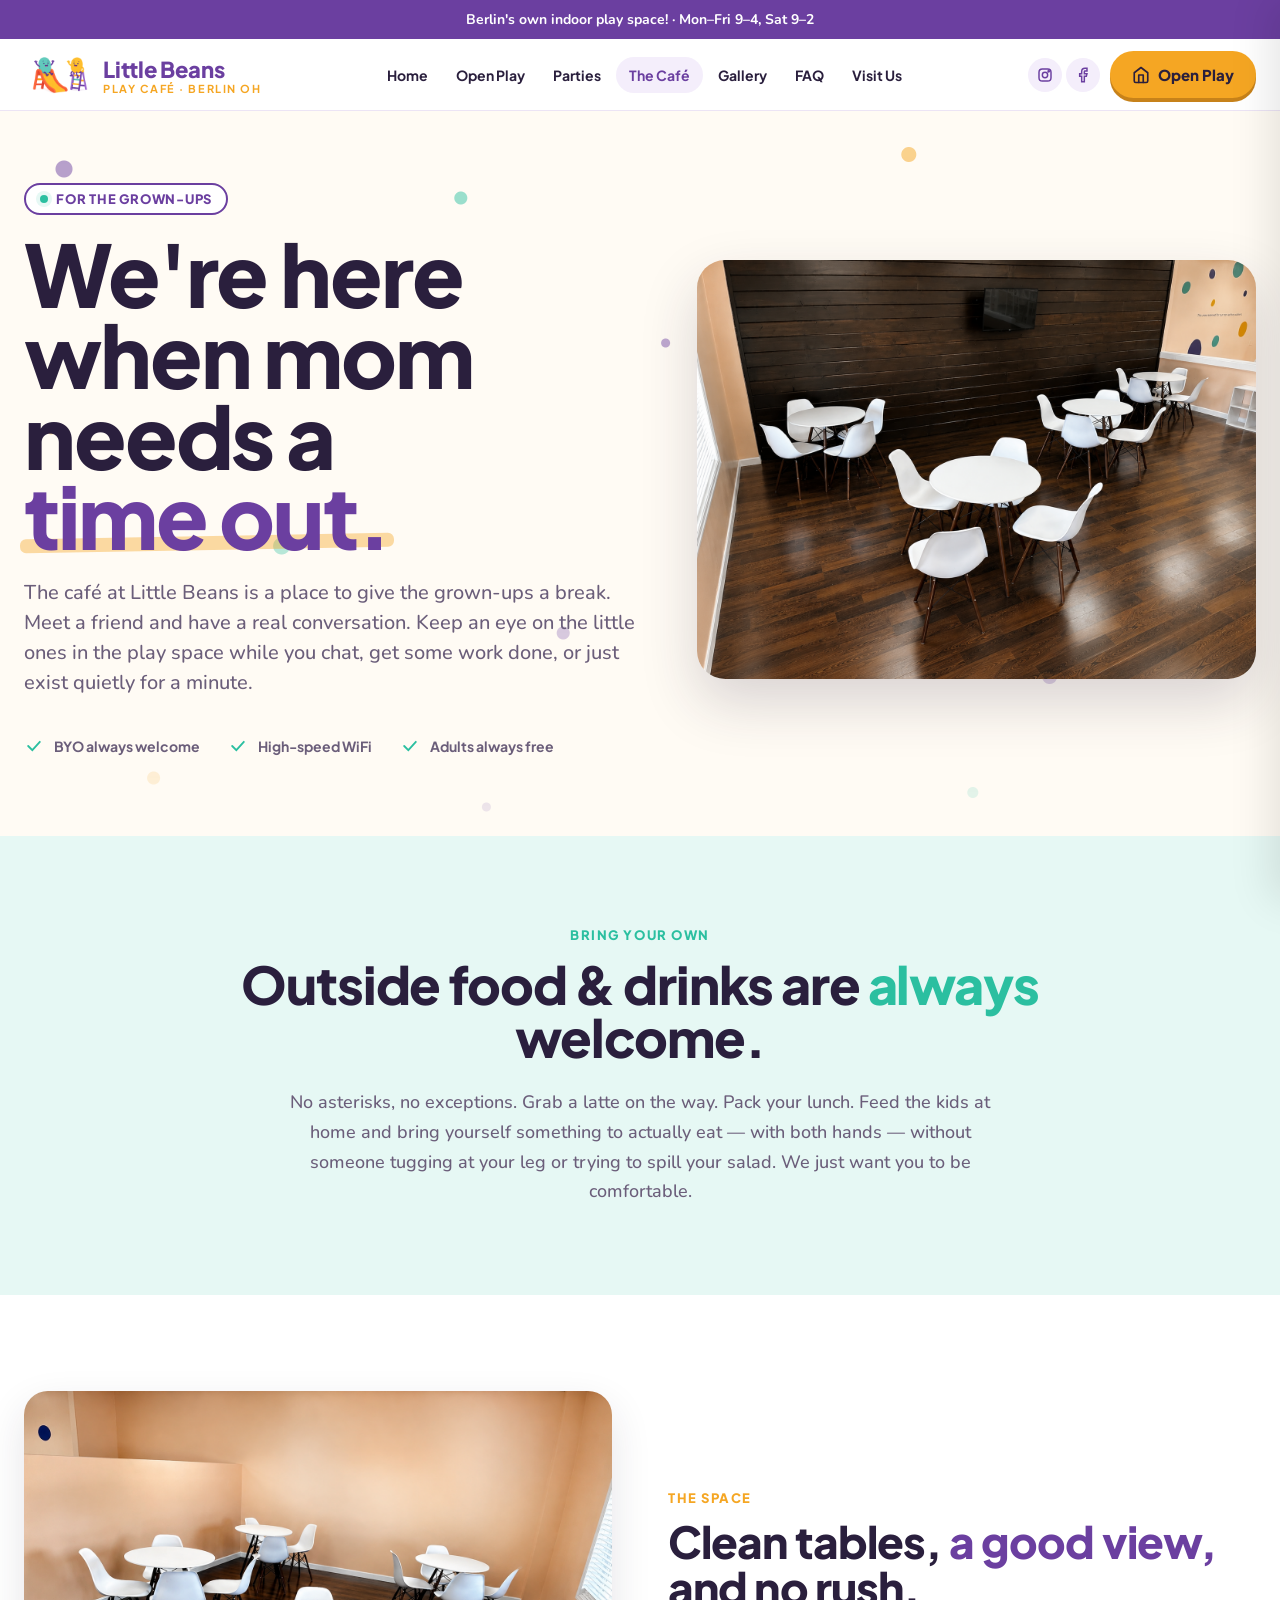
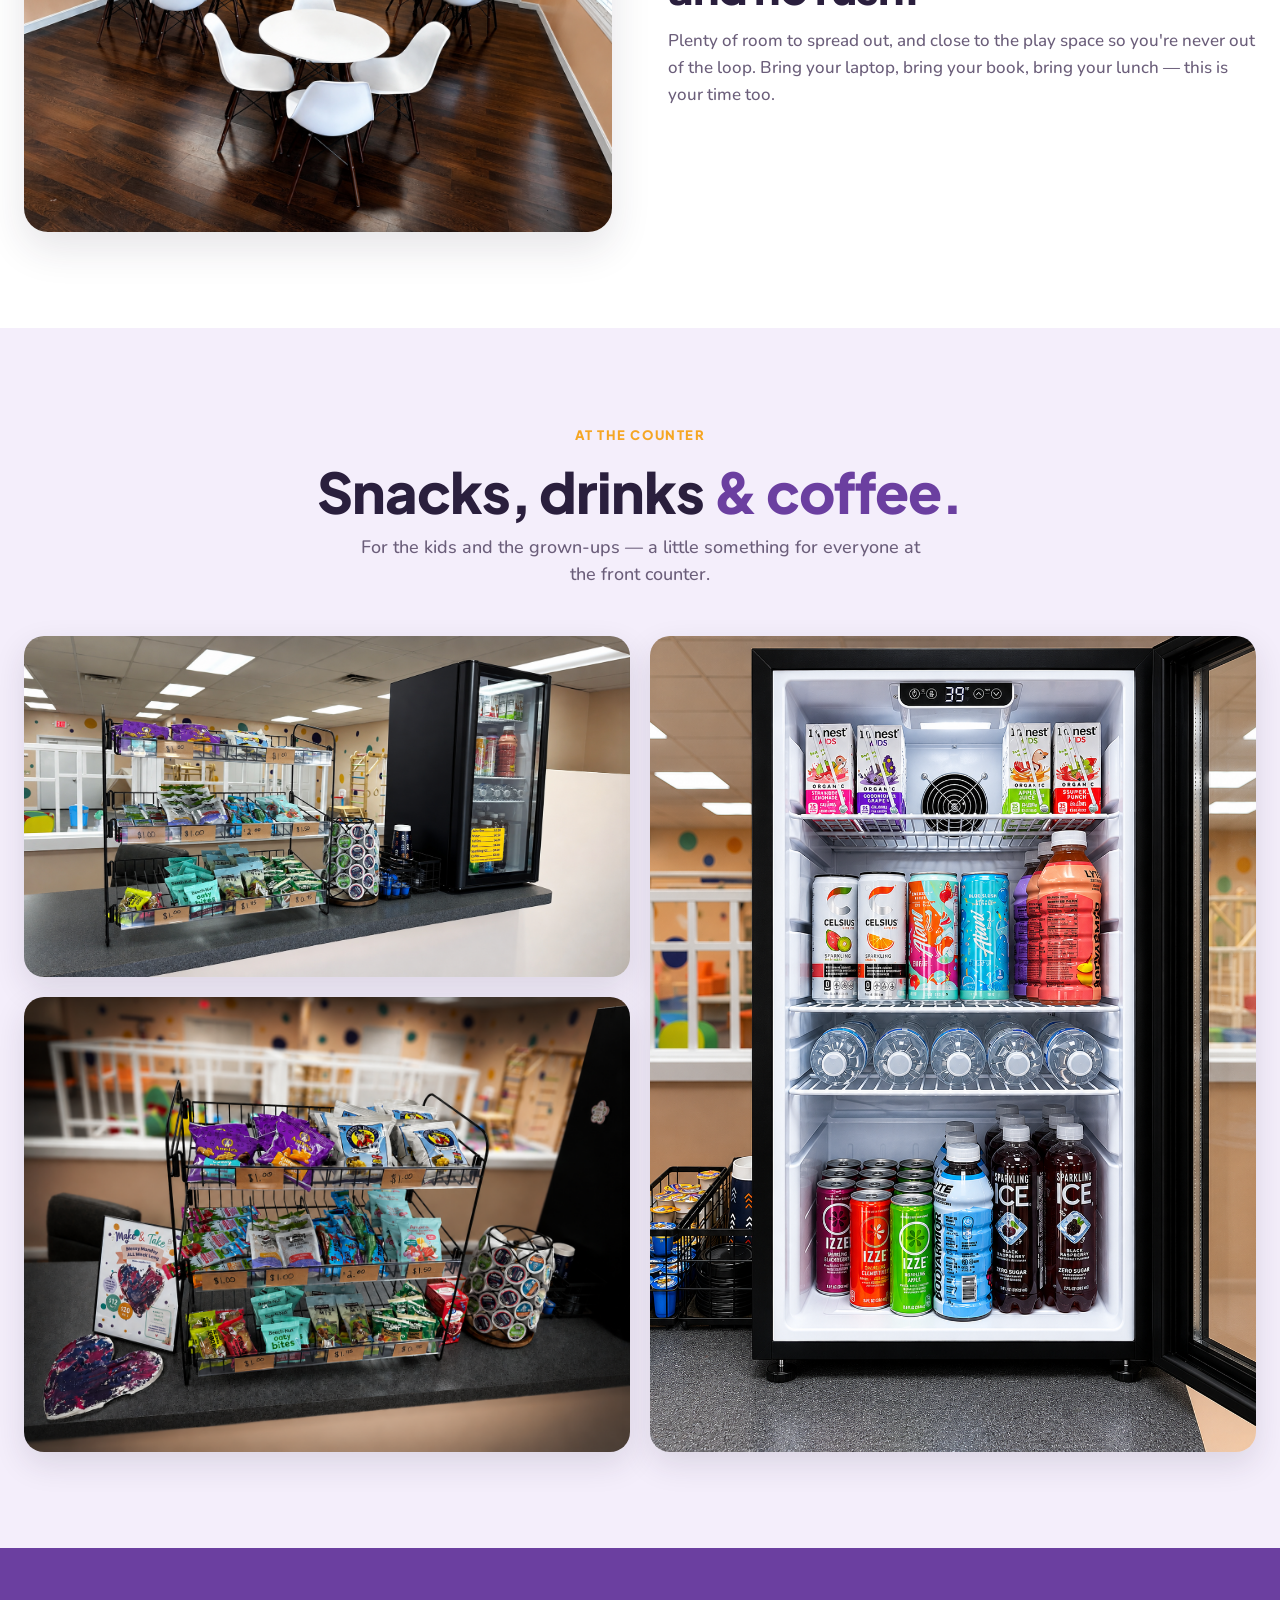
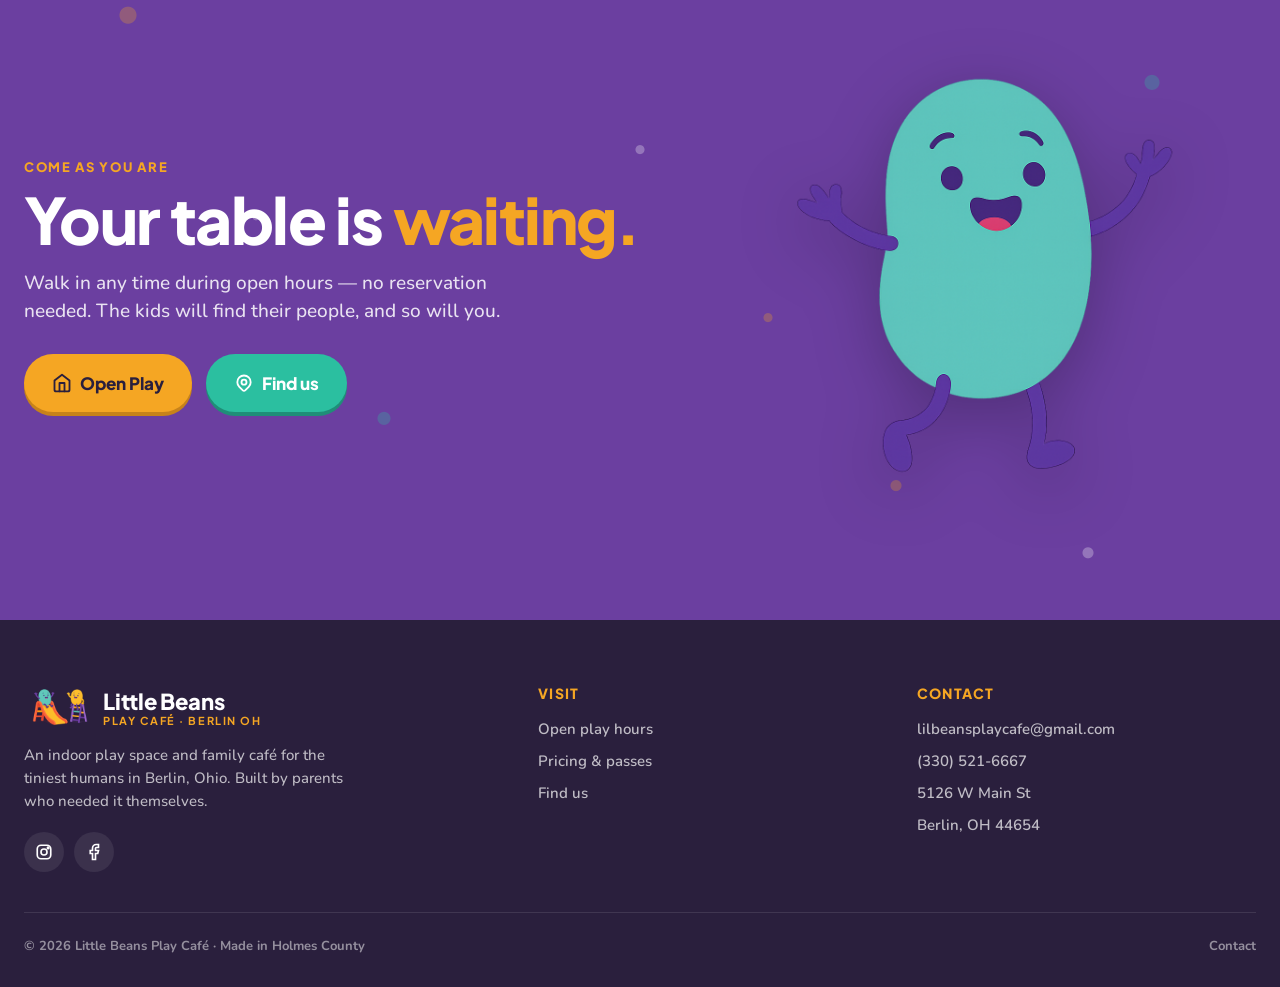
==== cafe.html @ 3304ba06 "Rearrange café photos — two horizontal stacked beside vertical fridge Co-Authored-By: Claude Sonnet " ====
<!DOCTYPE html>
<html lang="en">
<head>
  <meta charset="UTF-8"/>
  <meta name="viewport" content="width=device-width, initial-scale=1.0, viewport-fit=cover"/>
  <title>The Café — Little Beans Play Café · Berlin, Ohio</title>
  <meta name="description" content="The café at Little Beans is a place for grown-ups to breathe. BYO always welcome, K-cup coffee at the counter, high-speed WiFi, and a clear view of the play space."/>
  <link rel="preconnect" href="https://fonts.googleapis.com"/>
  <link rel="preconnect" href="https://fonts.gstatic.com" crossorigin/>
  <link href="https://fonts.googleapis.com/css2?family=Nunito:wght@400;500;600;700&family=Plus+Jakarta+Sans:wght@700;800;900&display=swap" rel="stylesheet"/>
  <link rel="icon" type="image/png" href="assets/favicon-bean.png"/>
  <link rel="apple-touch-icon" href="assets/favicon-bean.png"/>
  <link rel="stylesheet" href="css/styles.css"/>
  <style>
    /* ---- Café hero ---- */
    .cafe-hero-inner {
      max-width: 1280px;
      margin: 0 auto;
      display: grid;
      grid-template-columns: 1.05fr .95fr;
      gap: 56px;
      align-items: center;
      padding: 72px 24px 80px;
      position: relative;
      z-index: 2;
    }
    .cafe-hero-img {
      width: 100%;
      border-radius: 28px;
      display: block;
      box-shadow: 0 24px 56px rgba(42,31,61,.18);
    }

    /* ---- BYO section ---- */
    .byo-section {
      padding: 88px 24px;
      background: var(--teal-soft);
      position: relative;
      overflow: hidden;
    }
    .byo-inner {
      max-width: 860px;
      margin: 0 auto;
      text-align: center;
    }
    .byo-inner h2 {
      font-size: clamp(34px, 5vw, 52px);
      font-weight: 900;
      letter-spacing: -.022em;
      color: var(--ink);
      line-height: 1.02;
      margin: 12px 0 24px;
      font-family: 'Plus Jakarta Sans', sans-serif;
    }
    .byo-inner h2 em { font-style: normal; color: var(--teal); }
    .byo-inner p {
      font-size: 18px;
      line-height: 1.65;
      color: var(--ink-soft);
      max-width: 720px;
      margin: 0 auto;
    }

    /* ---- Space section ---- */
    .cafe-space-grid {
      display: grid;
      grid-template-columns: 1fr 1fr;
      gap: 56px;
      align-items: center;
    }
    .cafe-space-img {
      width: 100%;
      border-radius: 24px;
      display: block;
      box-shadow: 0 16px 40px rgba(42,31,61,.12);
    }
    .cafe-space-copy h2 {
      font-size: clamp(32px, 4vw, 44px);
      font-weight: 900;
      letter-spacing: -.02em;
      color: var(--ink);
      line-height: 1.04;
      margin: 10px 0 16px;
      font-family: 'Plus Jakarta Sans', sans-serif;
    }
    .cafe-space-copy h2 em { font-style: normal; color: var(--purple); }
    .cafe-space-copy p {
      font-size: 17px;
      line-height: 1.6;
      color: var(--ink-soft);
      margin: 0 0 28px;
    }
    .cafe-perks {
      display: flex;
      flex-direction: column;
      gap: 12px;
    }
    .cafe-perk {
      display: flex;
      align-items: center;
      gap: 12px;
      font-size: 15px;
      font-weight: 700;
      color: var(--ink);
    }
    .perk-icon {
      width: 32px;
      height: 32px;
      border-radius: 50%;
      background: var(--teal-soft);
      color: var(--teal);
      display: flex;
      align-items: center;
      justify-content: center;
      flex-shrink: 0;
    }

    /* ---- What we carry ---- */
    .carry-grid {
      display: grid;
      grid-template-columns: 1fr 1fr;
      gap: 48px;
      align-items: start;
      margin-top: 48px;
    }
    .carry-photos {
      display: grid;
      gap: 16px;
    }
    .carry-photo {
      border-radius: 20px;
      overflow: hidden;
      box-shadow: 0 12px 32px rgba(42,31,61,.12);
    }
    .carry-photo img {
      width: 100%;
      display: block;
    }
    .menu-cards {
      display: flex;
      flex-direction: column;
      gap: 14px;
    }
    .menu-card {
      background: var(--white);
      border-radius: 18px;
      padding: 20px 22px;
      border: 2px solid var(--line);
      display: flex;
      align-items: center;
      justify-content: space-between;
      gap: 14px;
      transition: .2s;
    }
    .menu-card:hover { transform: translateY(-2px); box-shadow: 0 10px 24px rgba(42,31,61,.1); }
    .menu-card-left {
      display: flex;
      align-items: flex-start;
      gap: 14px;
    }
    .menu-icon {
      width: 46px;
      height: 46px;
      border-radius: 14px;
      display: flex;
      align-items: center;
      justify-content: center;
      font-size: 22px;
      flex-shrink: 0;
    }
    .menu-icon.purple { background: var(--purple-soft); }
    .menu-icon.orange { background: var(--orange-soft); }
    .menu-icon.teal { background: var(--teal-soft); }
    .menu-card h4 {
      margin: 0 0 4px;
      font-size: 16px;
      font-weight: 900;
      color: var(--ink);
      font-family: 'Plus Jakarta Sans', sans-serif;
      letter-spacing: -.01em;
    }
    .menu-card p {
      margin: 0;
      font-size: 13px;
      color: var(--ink-soft);
      line-height: 1.45;
      font-weight: 600;
    }
    .menu-price {
      font-size: 22px;
      font-weight: 900;
      color: var(--purple);
      font-family: 'Plus Jakarta Sans', sans-serif;
      flex-shrink: 0;
    }
    .byo-note {
      margin-top: 20px;
      background: var(--teal-soft);
      border-radius: 16px;
      padding: 16px 20px;
      display: flex;
      align-items: center;
      gap: 12px;
      font-size: 14px;
      font-weight: 700;
      color: var(--ink);
    }
    .byo-note svg { color: var(--teal); flex-shrink: 0; }

    /* ---- Responsive ---- */
    @media (max-width: 900px) {
      .cafe-hero-inner { grid-template-columns: 1fr; gap: 32px; padding: 48px 20px 56px; }
      .cafe-hero-photo { display: none; }
      .cafe-space-grid { grid-template-columns: 1fr; gap: 32px; }
      .carry-grid { grid-template-columns: 1fr; gap: 32px; }
    }
  </style>
</head>
<body>

<!-- Announcement -->
<div class="announce">
  <span>Berlin's own indoor play space! · Mon–Fri 9–4, Sat 9–2</span>
</div>

<!-- Nav -->
<div class="nav-wrap">
  <nav class="nav">
    <a class="logo" href="index.html">
      <img class="logo-img" src="assets/beans-together.png" alt="Little Beans mascots"/>
      <div>Little Beans<small>Play Café · Berlin OH</small></div>
    </a>
    <div class="nav-links">
      <a href="index.html">Home</a>
      <a href="index.html#open-play">Open Play</a>
      <a href="parties.html">Parties</a>
      <a href="cafe.html" class="active">The Café</a>
      <a href="gallery.html">Gallery</a>
      <a href="faq.html">FAQ</a>
      <a href="contact.html">Visit Us</a>
    </div>
    <div class="nav-cta">
      <div class="nav-social">
        <a href="https://www.instagram.com/lbeansplaycafe" target="_blank" rel="noopener" aria-label="Instagram" class="nav-social-icon">
          <svg xmlns="http://www.w3.org/2000/svg" width="16" height="16" viewBox="0 0 24 24" fill="none" stroke="currentColor" stroke-width="2.2" stroke-linecap="round"><rect x="3" y="3" width="18" height="18" rx="5"/><circle cx="12" cy="12" r="4"/><circle cx="17.5" cy="6.5" r="1" fill="currentColor"/></svg>
        </a>
        <a href="https://www.facebook.com/profile.php?id=61575273827910" target="_blank" rel="noopener" aria-label="Facebook" class="nav-social-icon">
          <svg xmlns="http://www.w3.org/2000/svg" width="16" height="16" viewBox="0 0 24 24" fill="none" stroke="currentColor" stroke-width="2.2" stroke-linecap="round"><path d="M18 2h-3a5 5 0 0 0-5 5v3H7v4h3v8h4v-8h3l1-4h-4V7a1 1 0 0 1 1-1h3z"/></svg>
        </a>
      </div>
      <button class="btn btn-primary" data-book>
        <svg xmlns="http://www.w3.org/2000/svg" width="18" height="18" viewBox="0 0 24 24" fill="none" stroke="currentColor" stroke-width="2.2" stroke-linecap="round" stroke-linejoin="round"><path d="m3 9 9-7 9 7v11a2 2 0 0 1-2 2H5a2 2 0 0 1-2-2z"/><polyline points="9 22 9 12 15 12 15 22"/></svg>
        Open Play
      </button>
      <button class="hamburger" aria-label="Open menu">
        <svg xmlns="http://www.w3.org/2000/svg" width="22" height="22" viewBox="0 0 24 24" fill="none" stroke="currentColor" stroke-width="2.2" stroke-linecap="round"><line x1="4" y1="7" x2="20" y2="7"/><line x1="4" y1="12" x2="20" y2="12"/><line x1="4" y1="17" x2="20" y2="17"/></svg>
      </button>
    </div>
  </nav>
</div>

<!-- Hero -->
<section class="hero" id="top">
  <div class="hero-dots dots-bg dense"></div>
  <div class="cafe-hero-inner">
    <div>
      <div class="eyebrow"><span class="dot"></span> For the grown-ups</div>
      <h1 class="hero-title" style="font-size:clamp(52px,7vw,86px);margin-top:18px">We're here when mom needs a <em>time out.</em></h1>
      <p class="hero-sub">The café at Little Beans is a place to give the grown-ups a break. Meet a friend and have a real conversation. Keep an eye on the little ones in the play space while you chat, get some work done, or just exist quietly for a minute.</p>
      <div class="hero-meta">
        <div class="item">
          <svg xmlns="http://www.w3.org/2000/svg" width="18" height="18" viewBox="0 0 24 24" fill="none" stroke="currentColor" stroke-width="2.2" stroke-linecap="round"><polyline points="5 12 10 17 19 7"/></svg>
          BYO always welcome
        </div>
        <div class="item">
          <svg xmlns="http://www.w3.org/2000/svg" width="18" height="18" viewBox="0 0 24 24" fill="none" stroke="currentColor" stroke-width="2.2" stroke-linecap="round"><polyline points="5 12 10 17 19 7"/></svg>
          High-speed WiFi
        </div>
        <div class="item">
          <svg xmlns="http://www.w3.org/2000/svg" width="18" height="18" viewBox="0 0 24 24" fill="none" stroke="currentColor" stroke-width="2.2" stroke-linecap="round"><polyline points="5 12 10 17 19 7"/></svg>
          Adults always free
        </div>
      </div>
    </div>
    <div class="cafe-hero-photo">
      <img class="cafe-hero-img" src="assets/cafe/cafe-tables-2.png" alt="The café at Little Beans — clean tables, warm space, clear view of the play area"/>
    </div>
  </div>
</section>

<!-- BYO -->
<section class="byo-section">
  <div class="byo-inner">
    <span class="kicker" style="color:var(--teal)">BRING YOUR OWN</span>
    <h2>Outside food &amp; drinks are <em>always</em> welcome.</h2>
    <p>No asterisks, no exceptions. Grab a latte on the way. Pack your lunch. Feed the kids at home and bring yourself something to actually eat — with both hands — without someone tugging at your leg or trying to spill your salad. We just want you to be comfortable.</p>
  </div>
</section>

<!-- The Space -->
<section class="section" style="background:var(--white)">
  <div class="section-inner">
    <div class="cafe-space-grid">
      <img class="cafe-space-img" src="assets/cafe/cafe-tables-1.png" alt="Café seating area at Little Beans Play Café"/>
      <div class="cafe-space-copy">
        <span class="kicker" style="color:var(--orange)">THE SPACE</span>
        <h2>Clean tables, <em>a good view,</em> and no rush.</h2>
        <p>Plenty of room to spread out, and close to the play space so you're never out of the loop. Bring your laptop, bring your book, bring your lunch — this is your time too.</p>
      </div>
    </div>
  </div>
</section>

<!-- What we carry -->
<section class="section" style="background:var(--purple-soft)">
  <div class="section-inner">
    <div class="section-head">
      <span class="kicker" style="color:var(--orange)">AT THE COUNTER</span>
      <h2 style="margin-top:10px">Snacks, drinks <em>&amp; coffee.</em></h2>
      <p>For the kids and the grown-ups — a little something for everyone at the front counter.</p>
    </div>
    <div style="display:grid;grid-template-columns:1fr 1fr;gap:20px;margin-top:48px">
      <div style="display:flex;flex-direction:column;gap:20px">
        <div class="carry-photo">
          <img src="assets/cafe/snack-counter.png" alt="Snack counter at Little Beans"/>
        </div>
        <div class="carry-photo">
          <img src="assets/cafe/snacks.png" alt="Snacks at Little Beans"/>
        </div>
      </div>
      <div class="carry-photo">
        <img src="assets/cafe/refrigerator.png" alt="Cold drinks fridge at Little Beans" style="height:100%;object-fit:cover"/>
      </div>
    </div>
  </div>
</section>

<!-- CTA -->
<section class="cta-banner">
  <div class="cta-dots"></div>
  <div class="cta-inner">
    <div>
      <span class="kicker" style="color:var(--orange)">COME AS YOU ARE</span>
      <h2 style="margin-top:10px">Your table is <em>waiting.</em></h2>
      <p>Walk in any time during open hours — no reservation needed. The kids will find their people, and so will you.</p>
      <div class="cta-buttons">
        <button class="btn btn-primary btn-lg" data-book>
          <svg xmlns="http://www.w3.org/2000/svg" width="20" height="20" viewBox="0 0 24 24" fill="none" stroke="currentColor" stroke-width="2.2" stroke-linecap="round" stroke-linejoin="round"><path d="m3 9 9-7 9 7v11a2 2 0 0 1-2 2H5a2 2 0 0 1-2-2z"/><polyline points="9 22 9 12 15 12 15 22"/></svg>
          Open Play
        </button>
        <a href="contact.html" class="btn btn-teal btn-lg">
          <svg xmlns="http://www.w3.org/2000/svg" width="20" height="20" viewBox="0 0 24 24" fill="none" stroke="currentColor" stroke-width="2.2" stroke-linecap="round"><circle cx="12" cy="11" r="3"/><path d="M17.657 16.657L13.414 20.9a1.998 1.998 0 0 1-2.827 0l-4.244-4.243a8 8 0 1 1 11.314 0z"/></svg>
          Find us
        </a>
      </div>
    </div>
    <div class="cta-mascot">
      <img src="assets/bean-waving.png" alt="Little Bean waving"/>
    </div>
  </div>
</section>

<!-- Footer -->
<footer class="footer">
  <div class="footer-inner">
    <div class="footer-top">
      <div>
        <a class="logo" href="index.html">
          <img class="logo-img" src="assets/beans-together.png" alt="Little Beans mascots"/>
          <div>Little Beans<small>Play Café · Berlin OH</small></div>
        </a>
        <p class="blurb">An indoor play space and family café for the tiniest humans in Berlin, Ohio. Built by parents who needed it themselves.</p>
        <div class="socials">
          <a href="https://www.instagram.com/lbeansplaycafe" target="_blank" rel="noopener" aria-label="Instagram">
            <svg xmlns="http://www.w3.org/2000/svg" width="18" height="18" viewBox="0 0 24 24" fill="none" stroke="currentColor" stroke-width="2.2" stroke-linecap="round"><rect x="3" y="3" width="18" height="18" rx="5"/><circle cx="12" cy="12" r="4"/><circle cx="17.5" cy="6.5" r="1" fill="currentColor"/></svg>
          </a>
          <a href="https://www.facebook.com/profile.php?id=61575273827910" target="_blank" rel="noopener" aria-label="Facebook">
            <svg xmlns="http://www.w3.org/2000/svg" width="18" height="18" viewBox="0 0 24 24" fill="none" stroke="currentColor" stroke-width="2.2" stroke-linecap="round"><path d="M18 2h-3a5 5 0 0 0-5 5v3H7v4h3v8h4v-8h3l1-4h-4V7a1 1 0 0 1 1-1h3z"/></svg>
          </a>
        </div>
      </div>
      <div>
        <h5>Visit</h5>
        <ul>
          <li><a href="index.html#hours">Open play hours</a></li>
          <li><a href="index.html#open-play">Pricing &amp; passes</a></li>
          <li><a href="contact.html">Find us</a></li>
        </ul>
      </div>
      <div>
        <h5>Contact</h5>
        <ul>
          <li><a href="mailto:lilbeansplaycafe@gmail.com">lilbeansplaycafe@gmail.com</a></li>
          <li><a href="tel:3305216667">(330) 521-6667</a></li>
          <li><a href="contact.html">5126 W Main St</a></li>
          <li><a href="contact.html">Berlin, OH 44654</a></li>
        </ul>
      </div>
    </div>
    <div class="footer-bot">
      <span>© 2026 Little Beans Play Café · Made in Holmes County</span>
      <span><a href="mailto:lilbeansplaycafe@gmail.com" style="color:inherit">Contact</a></span>
    </div>
  </div>
</footer>

<!-- Mobile Menu -->
<div class="mobile-backdrop" style="display:none"></div>
<div class="mobile-menu">
  <button class="mclose" aria-label="Close menu">
    <svg xmlns="http://www.w3.org/2000/svg" width="20" height="20" viewBox="0 0 24 24" fill="none" stroke="currentColor" stroke-width="2.2" stroke-linecap="round"><line x1="6" y1="6" x2="18" y2="18"/><line x1="18" y1="6" x2="6" y2="18"/></svg>
  </button>
  <a href="index.html">Home</a>
  <a href="index.html#open-play">Open Play</a>
  <a href="parties.html">Parties</a>
  <a href="cafe.html">The Café</a>
  <a href="gallery.html">Gallery</a>
  <a href="faq.html">FAQ</a>
  <a href="contact.html">Visit Us</a>
  <button class="btn btn-primary" data-book>
    <svg xmlns="http://www.w3.org/2000/svg" width="18" height="18" viewBox="0 0 24 24" fill="none" stroke="currentColor" stroke-width="2.2" stroke-linecap="round" stroke-linejoin="round"><path d="m3 9 9-7 9 7v11a2 2 0 0 1-2 2H5a2 2 0 0 1-2-2z"/><polyline points="9 22 9 12 15 12 15 22"/></svg>
    Open Play
  </button>
</div>

<div class="mobile-bottom-bar">
  <button class="mbb-icon-btn" aria-label="Save">
    <svg xmlns="http://www.w3.org/2000/svg" width="20" height="20" viewBox="0 0 24 24" fill="none" stroke="currentColor" stroke-width="2.2" stroke-linecap="round" stroke-linejoin="round"><path d="M20.84 4.61a5.5 5.5 0 0 0-7.78 0L12 5.67l-1.06-1.06a5.5 5.5 0 0 0-7.78 7.78l1.06 1.06L12 21.23l7.78-7.78 1.06-1.06a5.5 5.5 0 0 0 0-7.78z"/></svg>
  </button>
  <button class="mbb-main-btn" data-book>
    <svg xmlns="http://www.w3.org/2000/svg" width="18" height="18" viewBox="0 0 24 24" fill="none" stroke="currentColor" stroke-width="2.2" stroke-linecap="round" stroke-linejoin="round"><path d="m3 9 9-7 9 7v11a2 2 0 0 1-2 2H5a2 2 0 0 1-2-2z"/><polyline points="9 22 9 12 15 12 15 22"/></svg>
    Open Play
  </button>
</div>

<script src="js/sheets.js"></script>
<script src="js/booking.js"></script>
<script src="js/nav.js"></script>
</body>
</html>
---- css/styles.css ----
:root {
  --purple: #6B3FA0;
  --purple-deep: #4F2C7A;
  --purple-soft: #F4EEFB;
  --orange: #F5A623;
  --orange-soft: #FFF4E2;
  --teal: #2BBFA0;
  --teal-soft: #E6F8F4;
  --cream: #FFFBF4;
  --ink: #2A1F3D;
  --ink-soft: #6B5E7A;
  --line: #ECE4F5;
  --white: #FFFFFF;
}

* { box-sizing: border-box; }
html, body { margin: 0; padding: 0; background: var(--white); color: var(--ink); font-family: 'Nunito', system-ui, sans-serif; font-weight: 500; -webkit-font-smoothing: antialiased; }
body { overflow-x: hidden; }

h1, h2, h3, h4, h5, h6,
.hero-title, .section-head h2, .zone-card h3,
.price-card .left h4, .hours-card h3, .faq-left h2,
.cta-banner h2, .modal-body h4, .modal-side h3,
.lightbox-body h4, .logo, .test-card .body {
  font-family: 'Plus Jakarta Sans', system-ui, sans-serif;
  letter-spacing: -.022em;
}
.faq-q, .zone-card .age, .kicker, .eyebrow, .btn,
.nav-links a, .footer h5, .test-card .meta strong,
.hero-meta .item, .summary-row.total {
  font-family: 'Plus Jakarta Sans', system-ui, sans-serif;
}

a { color: inherit; text-decoration: none; }
button { font-family: inherit; cursor: pointer; border: none; background: none; color: inherit; }
img { max-width: 100%; height: auto; }

/* ---------- Polka dot textures ---------- */
.dots-bg {
  position: absolute; inset: 0; pointer-events: none;
  background-image:
    radial-gradient(circle at 8% 12%, var(--purple) 6px, transparent 7px),
    radial-gradient(circle at 22% 78%, var(--orange) 4px, transparent 5px),
    radial-gradient(circle at 91% 30%, var(--teal) 7px, transparent 8px),
    radial-gradient(circle at 73% 88%, var(--purple) 5px, transparent 6px),
    radial-gradient(circle at 45% 18%, var(--orange) 3px, transparent 4px),
    radial-gradient(circle at 12% 52%, var(--teal) 4px, transparent 5px),
    radial-gradient(circle at 85% 64%, var(--orange) 6px, transparent 7px),
    radial-gradient(circle at 33% 38%, var(--purple) 3px, transparent 4px),
    radial-gradient(circle at 60% 56%, var(--teal) 3px, transparent 4px),
    radial-gradient(circle at 97% 8%, var(--purple) 4px, transparent 5px),
    radial-gradient(circle at 3% 88%, var(--orange) 5px, transparent 6px);
  opacity: .55;
}
.dots-bg.dense {
  background-image:
    radial-gradient(circle at 5% 8%, var(--purple) 8px, transparent 9px),
    radial-gradient(circle at 18% 26%, var(--orange) 5px, transparent 6px),
    radial-gradient(circle at 36% 12%, var(--teal) 6px, transparent 7px),
    radial-gradient(circle at 52% 32%, var(--purple) 4px, transparent 5px),
    radial-gradient(circle at 71% 6%, var(--orange) 7px, transparent 8px),
    radial-gradient(circle at 88% 22%, var(--teal) 5px, transparent 6px),
    radial-gradient(circle at 4% 44%, var(--orange) 4px, transparent 5px),
    radial-gradient(circle at 22% 60%, var(--teal) 8px, transparent 9px),
    radial-gradient(circle at 44% 72%, var(--purple) 6px, transparent 7px),
    radial-gradient(circle at 64% 60%, var(--orange) 5px, transparent 6px),
    radial-gradient(circle at 82% 78%, var(--purple) 7px, transparent 8px),
    radial-gradient(circle at 96% 56%, var(--teal) 4px, transparent 5px),
    radial-gradient(circle at 12% 92%, var(--orange) 6px, transparent 7px),
    radial-gradient(circle at 38% 96%, var(--purple) 4px, transparent 5px),
    radial-gradient(circle at 76% 94%, var(--teal) 5px, transparent 6px);
}

/* ---------- Announcement ---------- */
.announce {
  background: var(--purple); color: #fff;
  display: flex; align-items: center; justify-content: center; gap: 12px;
  padding: 10px 16px; font-size: 14px; font-weight: 700;
}

/* ---------- Nav ---------- */
.nav-wrap { position: sticky; top: 0; z-index: 50; background: rgba(255,255,255,.92); backdrop-filter: blur(10px); border-bottom: 1px solid var(--line); }
.nav { max-width: 1280px; margin: 0 auto; display: flex; align-items: center; gap: 20px; padding: 12px 24px; }
.logo { display: flex; align-items: center; gap: 10px; font-weight: 900; font-size: 22px; color: var(--purple); letter-spacing: -.01em; flex-shrink: 0; }
.logo-img { background: transparent; box-shadow: none; border-radius: 0; width: auto; height: 46px; object-fit: contain; display: block; }
.logo small { display: block; font-size: 11px; font-weight: 700; color: var(--orange); letter-spacing: .14em; text-transform: uppercase; line-height: 1; }
.nav-links { display: flex; gap: 2px; margin: 0 auto; }
.nav-links a { padding: 9px 13px; border-radius: 999px; font-weight: 700; color: var(--ink); font-size: 14px; transition: .18s; white-space: nowrap; }
.nav-links a:hover { background: var(--purple-soft); color: var(--purple); }
.nav-links a.active { background: var(--purple-soft); color: var(--purple); }
.nav-cta { display: flex; align-items: center; gap: 10px; flex-shrink: 0; }
.nav-social { display: flex; align-items: center; gap: 4px; }
.nav-social-icon { width: 34px; height: 34px; border-radius: 50%; background: var(--purple-soft); color: var(--purple); display: flex; align-items: center; justify-content: center; transition: .18s; text-decoration: none; }
.nav-social-icon:hover { background: var(--purple); color: #fff; }
.btn { display: inline-flex; align-items: center; gap: 8px; padding: 14px 22px; border-radius: 999px; font-weight: 800; font-size: 15px; transition: transform .15s ease, box-shadow .15s ease, background .15s; cursor: pointer; border: none; font-family: 'Plus Jakarta Sans', system-ui, sans-serif; }
.btn-primary { background: var(--orange); color: var(--ink); box-shadow: 0 4px 0 #C7821A; }
.btn-primary:hover { transform: translateY(-2px); box-shadow: 0 6px 0 #C7821A; }
.btn-primary:active { transform: translateY(2px); box-shadow: 0 2px 0 #C7821A; }
.btn-secondary { background: var(--white); color: var(--purple); border: 2px solid var(--purple); box-shadow: 0 4px 0 var(--purple); }
.btn-secondary:hover { transform: translateY(-2px); box-shadow: 0 6px 0 var(--purple); background: var(--purple-soft); }
.btn-secondary:active { transform: translateY(2px); box-shadow: 0 2px 0 var(--purple); }
.btn-teal { background: var(--teal); color: #fff; box-shadow: 0 4px 0 #1F8E78; }
.btn-teal:hover { transform: translateY(-2px); box-shadow: 0 6px 0 #1F8E78; }
.btn-ghost { background: transparent; color: var(--purple); padding: 10px 14px; }
.btn-ghost:hover { background: var(--purple-soft); }
.btn-lg { padding: 18px 28px; font-size: 17px; }
.hamburger { display: none; width: 42px; height: 42px; border-radius: 12px; background: var(--purple-soft); color: var(--purple); align-items: center; justify-content: center; border: none; cursor: pointer; }

/* ---------- Mobile menu ---------- */
.mobile-menu { position: fixed; top: 0; right: 0; height: 100vh; width: 300px; background: #fff; z-index: 60; padding: 24px; box-shadow: -10px 0 40px rgba(0,0,0,.1); transform: translateX(100%); transition: transform .25s ease; display: flex; flex-direction: column; gap: 8px; }
.mobile-menu.open { transform: translateX(0); }
.mobile-menu .mclose { align-self: flex-end; width: 42px; height: 42px; border-radius: 50%; background: var(--purple-soft); color: var(--purple); display: flex; align-items: center; justify-content: center; margin-bottom: 16px; border: none; cursor: pointer; }
.mobile-menu a { padding: 14px 18px; font-weight: 800; border-radius: 14px; font-size: 17px; display: block; color: var(--ink); }
.mobile-menu a:hover { background: var(--purple-soft); color: var(--purple); }
.mobile-menu .btn { margin-top: auto; width: 100%; justify-content: center; }
.mobile-backdrop { position: fixed; inset: 0; background: rgba(42,31,61,.4); z-index: 55; animation: fadeIn .2s; }

/* ---------- Hero ---------- */
.hero { position: relative; overflow: hidden; background: var(--cream); }
.hero-inner { max-width: 980px; margin: 0 auto; padding: 88px 24px 96px; display: flex; flex-direction: column; align-items: flex-start; gap: 0; position: relative; z-index: 2; }
.eyebrow { display: inline-flex; align-items: center; gap: 8px; background: var(--white); border: 2px solid var(--purple); color: var(--purple); font-weight: 800; font-size: 13px; letter-spacing: .06em; text-transform: uppercase; padding: 6px 14px; border-radius: 999px; }
.eyebrow .dot { width: 8px; height: 8px; border-radius: 50%; background: var(--teal); box-shadow: 0 0 0 4px var(--teal-soft); }
h1.hero-title { font-size: 96px; line-height: .94; font-weight: 900; letter-spacing: -.025em; color: var(--ink); margin: 18px 0 22px; text-wrap: balance; max-width: 980px; }
.hero-title em { font-style: normal; color: var(--purple); position: relative; display: inline-block; }
.hero-title em::after { content: ""; position: absolute; left: -4px; right: -4px; bottom: 6px; height: 14px; background: var(--orange); opacity: .4; z-index: -1; border-radius: 6px; transform: rotate(-1deg); }
.hero-sub { font-size: 20px; line-height: 1.5; color: var(--ink-soft); max-width: 620px; margin: 0 0 34px; font-weight: 500; }
.hero-cta { display: flex; flex-wrap: wrap; gap: 14px; align-items: center; }
.hero-meta { display: flex; gap: 28px; margin-top: 38px; flex-wrap: wrap; }
.hero-meta .item { display: flex; align-items: center; gap: 10px; font-weight: 700; font-size: 14px; color: var(--ink-soft); }
.hero-meta .item svg { width: 20px; height: 20px; color: var(--teal); }
.hero-dots { position: absolute; inset: 0; opacity: .5; z-index: 1; mask-image: linear-gradient(to bottom, rgba(0,0,0,1) 0%, rgba(0,0,0,.8) 50%, rgba(0,0,0,.2) 100%); -webkit-mask-image: linear-gradient(to bottom, rgba(0,0,0,1) 0%, rgba(0,0,0,.8) 50%, rgba(0,0,0,.2) 100%); }

/* ---------- Parties hero (split layout) ---------- */
.hero-split { display: grid; grid-template-columns: 1.1fr .9fr; gap: 56px; align-items: center; max-width: 1280px; margin: 0 auto; padding: 64px 24px 72px; }
.hero-split-visual { position: relative; }
.hero-price-badge { position: absolute; top: -22px; right: -18px; z-index: 2; background: var(--orange); border-radius: 50%; width: 110px; height: 110px; display: grid; place-items: center; text-align: center; font-weight: 900; color: var(--ink); line-height: 1.1; transform: rotate(8deg); box-shadow: 0 10px 28px rgba(245,166,35,.45); font-family: 'Plus Jakarta Sans', sans-serif; }
.hero-price-badge .amount { font-size: 24px; font-weight: 900; }
.hero-price-badge .label { font-size: 10px; letter-spacing: .08em; text-transform: uppercase; opacity: .8; }
.hero-badge-pill { position: absolute; bottom: -16px; left: -16px; z-index: 2; background: #fff; border-radius: 18px; padding: 10px 16px; box-shadow: 0 12px 26px rgba(42,31,61,.18); display: flex; align-items: center; gap: 10px; transform: rotate(-3deg); }
.hero-badge-pill .icon-circle { width: 36px; height: 36px; border-radius: 50%; background: var(--teal-soft); color: var(--teal); display: grid; place-items: center; }
.hero-badge-pill .pill-text { font-size: 13px; font-weight: 800; color: var(--ink); font-family: 'Plus Jakarta Sans', sans-serif; line-height: 1.2; }
.hero-badge-pill .pill-sub { font-weight: 700; color: var(--ink-soft); font-size: 12px; }

/* ---------- Photo carousel ---------- */
.carousel-section { position: relative; width: 100%; background: #1a130d; }
.carousel-frame { position: relative; width: 100%; height: 640px; overflow: hidden; background: #1a130d; }
.carousel-slides { position: absolute; inset: 0; z-index: 1; }
.carousel-slide { position: absolute; inset: 0; opacity: 0; transition: opacity 1.6s ease; overflow: hidden; }
.carousel-slide.active { opacity: 1; }
.carousel-slide-photo { position: absolute; inset: 0; background-color: #3f3a35; background-size: cover; will-change: transform; animation: kenburns 12s ease-out both; animation-play-state: paused; }
.carousel-slide-photo[data-slide="0"] { background-image: url('../assets/carousel/ball-pit.png'); background-position: 35% 50%; transform-origin: 30% 45%; }
.carousel-slide-photo[data-slide="1"] { background-image: url('../assets/carousel/kitchen.png'); background-position: 65% 55%; transform-origin: 70% 55%; }
.carousel-slide-photo[data-slide="2"] { background-image: url('../assets/carousel/magnet-wall.png'); background-position: 50% 68%; transform-origin: 50% 70%; }
.carousel-slide-photo[data-slide="3"] { background-image: url('../assets/carousel/cozy-fort.png'); background-position: 50% 50%; transform-origin: 50% 50%; }
.carousel-slide-photo[data-slide="4"] { background-image: url('../assets/carousel/kids-playing.png'); background-position: 50% 40%; transform-origin: 50% 40%; }
.carousel-slide.active .carousel-slide-photo { animation-play-state: running; }
@keyframes kenburns { from { transform: scale(1.0); } to { transform: scale(1.12); } }
.carousel-vignette { position: absolute; inset: 0; z-index: 2; background: linear-gradient(to top, rgba(20,12,6,.55) 0%, rgba(20,12,6,.1) 30%, transparent 55%); pointer-events: none; }
.carousel-controls { position: absolute; bottom: 24px; left: 0; right: 0; z-index: 3; display: flex; align-items: center; justify-content: space-between; padding: 0 32px; pointer-events: none; }
.carousel-dots { display: flex; gap: 10px; align-items: center; pointer-events: auto; }
.carousel-dot { width: 36px; height: 6px; border-radius: 999px; background: rgba(255,255,255,.35); transition: width .25s ease, background .2s ease; padding: 0; cursor: pointer; border: none; }
.carousel-dot:hover { background: rgba(255,255,255,.6); }
.carousel-dot.active { background: #fff; width: 60px; }
.carousel-counter { font-family: 'JetBrains Mono', ui-monospace, monospace; font-size: 12px; color: rgba(255,255,255,.78); letter-spacing: .08em; font-weight: 600; display: flex; align-items: center; gap: 8px; pointer-events: auto; }
.carousel-counter .bar { display: inline-block; width: 48px; height: 1px; background: rgba(255,255,255,.45); }
.carousel-arrows { position: absolute; top: 50%; left: 0; right: 0; display: flex; justify-content: space-between; padding: 0 24px; z-index: 3; transform: translateY(-50%); pointer-events: none; }
.carousel-arrow { width: 48px; height: 48px; border-radius: 50%; background: rgba(255,255,255,.92); color: var(--ink); display: flex; align-items: center; justify-content: center; cursor: pointer; border: none; pointer-events: auto; transition: .2s; box-shadow: 0 6px 18px rgba(0,0,0,.3); }
.carousel-arrow:hover { background: #fff; transform: scale(1.08); }

/* ---------- Section base ---------- */
.section { position: relative; padding: 96px 24px; }
.section-inner { max-width: 1280px; margin: 0 auto; position: relative; z-index: 2; }
.section-head { text-align: center; margin-bottom: 48px; }
.section-head .kicker { display: inline-block; color: var(--orange); font-weight: 900; letter-spacing: .12em; text-transform: uppercase; font-size: 13px; margin-bottom: 10px; font-family: 'Plus Jakarta Sans', sans-serif; }
.kicker { font-family: 'Plus Jakarta Sans', sans-serif; font-weight: 900; letter-spacing: .12em; text-transform: uppercase; font-size: 13px; }
.section-head h2 { font-size: 56px; font-weight: 900; letter-spacing: -.02em; margin: 0 0 14px; color: var(--ink); line-height: 1.02; text-wrap: balance; }
.section-head h2 em { font-style: normal; color: var(--purple); }
.section-head p { font-size: 18px; color: var(--ink-soft); max-width: 560px; margin: 0 auto; line-height: 1.5; }

/* ---------- Photo strip ---------- */
.photo-strip { display: grid; grid-template-columns: repeat(4,1fr); gap: 18px; }
.photo-card { position: relative; border-radius: 28px; overflow: hidden; aspect-ratio: 3/4; background: var(--purple-soft); box-shadow: 0 10px 30px rgba(42,31,61,.08); transition: transform .25s ease, box-shadow .25s ease; cursor: pointer; display: block; text-decoration: none; }
.photo-card img { position: absolute; inset: 0; width: 100%; height: 100%; object-fit: cover; }
.photo-card:nth-child(2n) { transform: translateY(20px) rotate(-1.2deg); }
.photo-card:nth-child(2) { background: var(--orange-soft); }
.photo-card:nth-child(3) { background: var(--teal-soft); }
.photo-card:hover { transform: translateY(-6px) rotate(0) scale(1.02); box-shadow: 0 22px 48px rgba(42,31,61,.18); }
.photo-card:nth-child(2n):hover { transform: translateY(14px) rotate(0) scale(1.02); }
.photo-card .label { position: absolute; bottom: 14px; left: 14px; right: 14px; background: var(--white); padding: 10px 14px; border-radius: 14px; font-weight: 800; font-size: 14px; display: flex; align-items: center; justify-content: space-between; gap: 8px; font-family: 'Plus Jakarta Sans', sans-serif; }
.photo-card .label .tag { font-size: 11px; font-weight: 800; color: var(--purple); background: var(--purple-soft); padding: 3px 8px; border-radius: 999px; }
.photo-card .corner { position: absolute; top: 14px; right: 14px; background: var(--white); width: 34px; height: 34px; border-radius: 50%; display: flex; align-items: center; justify-content: center; color: var(--purple); }

/* ---------- Zones ---------- */
.zones { padding: 96px 24px; background: var(--purple-soft); position: relative; overflow: hidden; }
.zone-grid { display: grid; grid-template-columns: repeat(2,1fr); gap: 20px; margin-top: 48px; }
.zone-card { background: var(--white); border-radius: 28px; padding: 30px; position: relative; overflow: hidden; transition: transform .25s ease, box-shadow .25s ease, border-color .25s ease; border: 2px solid transparent; display: block; text-decoration: none; color: inherit; }
.zone-card:hover { transform: translateY(-6px); border-color: var(--purple); box-shadow: 0 18px 38px rgba(107,63,160,.18); }
.zone-card .zone-photo { margin: -30px -30px 20px; aspect-ratio: 4/3; overflow: hidden; border-radius: 26px 26px 0 0; }
.zone-card .zone-photo img { width: 100%; height: 100%; object-fit: cover; display: block; transition: transform .35s ease; }
.zone-card:hover .zone-photo img { transform: scale(1.04); }
.zone-card .age { position: absolute; top: 18px; right: 18px; background: var(--orange); color: var(--ink); font-weight: 800; font-size: 12px; padding: 5px 12px; border-radius: 999px; letter-spacing: .04em; font-family: 'Plus Jakarta Sans', sans-serif; z-index: 1; }
.zone-icon { width: 64px; height: 64px; border-radius: 20px; display: flex; align-items: center; justify-content: center; margin-bottom: 18px; }
.zone-icon.purple { background: var(--purple-soft); color: var(--purple); }
.zone-icon.orange { background: var(--orange-soft); color: var(--orange); }
.zone-icon.teal { background: var(--teal-soft); color: var(--teal); }
.zone-card h3 { font-size: 24px; font-weight: 900; margin: 0 0 8px; color: var(--ink); letter-spacing: -.01em; }
.zone-card p { margin: 0 0 16px; color: var(--ink-soft); line-height: 1.5; font-size: 15px; }
.zone-card ul { list-style: none; padding: 0; margin: 0; display: flex; flex-wrap: wrap; gap: 6px; }
.zone-card li { font-size: 12px; font-weight: 700; color: var(--ink-soft); background: #F7F4FC; padding: 5px 10px; border-radius: 999px; }

/* ---------- Pricing ---------- */
.pricing { padding: 96px 24px; background: var(--cream); position: relative; overflow: hidden; }
.pricing-grid { display: grid; grid-template-columns: 1.1fr 1fr; gap: 48px; align-items: start; margin-top: 48px; }
.price-cards { display: grid; gap: 16px; }
.price-card { background: var(--white); border: 2px solid var(--line); border-radius: 24px; padding: 24px 28px; display: flex; align-items: center; justify-content: space-between; gap: 18px; transition: .2s; }
.price-card.featured { border-color: var(--purple); background: linear-gradient(180deg,var(--white),var(--purple-soft)); position: relative; }
.price-card.featured::before { content: "Most loved"; position: absolute; top: -12px; left: 24px; background: var(--orange); padding: 5px 12px; border-radius: 999px; font-size: 11px; font-weight: 900; letter-spacing: .08em; text-transform: uppercase; font-family: 'Plus Jakarta Sans', sans-serif; }
.price-card:hover { transform: translateY(-3px); box-shadow: 0 14px 30px rgba(42,31,61,.1); }
.price-card .left h4 { margin: 0 0 6px; font-size: 20px; font-weight: 900; color: var(--ink); }
.price-card .left p { margin: 0; color: var(--ink-soft); font-size: 14px; font-weight: 600; }
.price-card .right { text-align: right; flex-shrink: 0; }
.price-card .price { font-size: 32px; font-weight: 900; color: var(--purple); letter-spacing: -.02em; line-height: 1; font-family: 'Plus Jakarta Sans', sans-serif; }
.price-card .per { font-size: 12px; color: var(--ink-soft); font-weight: 700; }
.hours-card { background: var(--white); border-radius: 28px; padding: 28px; border: 2px solid var(--line); }
.hours-card h3 { margin: 0 0 16px; font-size: 22px; font-weight: 900; display: flex; align-items: center; gap: 10px; }
.hours-card .clock { width: 36px; height: 36px; border-radius: 50%; background: var(--teal-soft); color: var(--teal); display: flex; align-items: center; justify-content: center; flex-shrink: 0; }
.hours-row { display: flex; justify-content: space-between; padding: 10px 0; border-bottom: 1px dashed var(--line); font-size: 14px; }
.hours-row:last-child { border-bottom: none; }
.hours-row .day { font-weight: 800; color: var(--ink); }
.hours-row .time { font-weight: 700; color: var(--ink-soft); }
.hours-row.today { background: var(--orange-soft); margin: 0 -16px; padding: 10px 16px; border-radius: 12px; border-bottom: none; color: var(--ink); }
.hours-row.today .time { color: var(--ink); }
.hours-row.today .day::before { content: ""; display: inline-block; width: 8px; height: 8px; background: var(--teal); border-radius: 50%; margin-right: 8px; vertical-align: middle; box-shadow: 0 0 0 4px rgba(43,191,160,.25); }
.address-box { margin-top: 18px; padding: 14px; background: var(--purple-soft); border-radius: 14px; display: flex; gap: 12px; align-items: flex-start; }
.address-box strong { display: block; font-size: 13px; font-weight: 800; color: var(--ink); margin-bottom: 2px; }
.address-box span { font-size: 13px; color: var(--ink-soft); font-weight: 600; }

/* ---------- Testimonials ---------- */
.tests { padding: 96px 24px; background: var(--orange-soft); position: relative; overflow: hidden; }
.tests-grid { display: grid; grid-template-columns: repeat(3,1fr); gap: 20px; margin-top: 48px; }
.test-card { background: var(--white); border-radius: 28px; padding: 30px; position: relative; transition: .2s; }
.test-card:hover { transform: translateY(-4px); box-shadow: 0 16px 32px rgba(42,31,61,.1); }
.test-card .quote-mark { position: absolute; top: -18px; left: 24px; width: 46px; height: 46px; background: var(--purple); color: #fff; border-radius: 50%; display: flex; align-items: center; justify-content: center; font-size: 32px; font-weight: 900; font-family: Georgia, serif; line-height: 1; padding-top: 6px; }
.test-card .stars { color: var(--orange); font-size: 18px; letter-spacing: 2px; margin-bottom: 10px; }
.test-card .body { font-size: 16px; line-height: 1.5; color: var(--ink); margin: 0 0 18px; font-weight: 600; }
.test-card .author { display: flex; align-items: center; gap: 12px; }
.avatar { width: 44px; height: 44px; border-radius: 50%; display: flex; align-items: center; justify-content: center; font-weight: 900; color: #fff; font-size: 16px; flex-shrink: 0; }
.avatar.p { background: var(--purple); }
.avatar.o { background: var(--orange); color: var(--ink); }
.avatar.t { background: var(--teal); }
.test-card .meta strong { display: block; font-size: 14px; color: var(--ink); }
.test-card .meta small { font-size: 12px; color: var(--ink-soft); font-weight: 700; }

/* ---------- FAQ ---------- */
.faq { padding: 96px 24px; background: var(--white); }
.faq-grid { display: grid; grid-template-columns: 1fr 1.4fr; gap: 64px; align-items: start; }
.faq-left h2 { font-size: 48px; font-weight: 900; line-height: 1.02; letter-spacing: -.02em; margin: 0 0 16px; }
.faq-left h2 em { font-style: normal; color: var(--purple); }
.faq-left p { color: var(--ink-soft); font-size: 17px; line-height: 1.5; margin: 0 0 24px; }
.faq-list { display: flex; flex-direction: column; gap: 12px; }
.faq-item { background: var(--cream); border: 2px solid transparent; border-radius: 20px; overflow: hidden; transition: .2s; }
.faq-item.open { background: var(--white); border-color: var(--purple); }
.faq-q { width: 100%; display: flex; align-items: center; justify-content: space-between; gap: 16px; padding: 20px 24px; text-align: left; font-weight: 800; font-size: 17px; color: var(--ink); cursor: pointer; border: none; background: none; }
.faq-q .chev { width: 34px; height: 34px; border-radius: 50%; background: var(--purple-soft); color: var(--purple); display: flex; align-items: center; justify-content: center; transition: .2s; flex-shrink: 0; }
.faq-item.open .faq-q .chev { background: var(--purple); color: #fff; transform: rotate(180deg); }
.faq-a { max-height: 0; overflow: hidden; transition: max-height .3s ease; padding: 0 24px; }
.faq-item.open .faq-a { max-height: 400px; padding-bottom: 22px; }
.faq-a p { margin: 0; color: var(--ink-soft); line-height: 1.55; font-size: 15px; }

/* ---------- CTA Banner ---------- */
.cta-banner { padding: 96px 24px; position: relative; overflow: hidden; background: var(--purple); }
.cta-inner { max-width: 1280px; margin: 0 auto; display: grid; grid-template-columns: 1.2fr 1fr; gap: 32px; align-items: center; position: relative; z-index: 2; }
.cta-banner h2 { color: #fff; font-size: 64px; font-weight: 900; line-height: .98; letter-spacing: -.025em; margin: 0 0 18px; text-wrap: balance; }
.cta-banner h2 em { font-style: normal; color: var(--orange); }
.cta-banner p { color: rgba(255,255,255,.85); font-size: 19px; line-height: 1.5; max-width: 520px; margin: 0 0 28px; }
.cta-buttons { display: flex; flex-wrap: wrap; gap: 14px; }
.cta-mascot { position: relative; display: flex; justify-content: center; }
.cta-mascot img { max-width: 480px; width: 100%; filter: drop-shadow(0 16px 32px rgba(0,0,0,.25)); }
.cta-dots { position: absolute; inset: 0; opacity: .28; z-index: 1; }
.cta-dots::before { content: ""; position: absolute; inset: 0; background-image:
  radial-gradient(circle at 10% 10%, var(--orange) 8px, transparent 9px),
  radial-gradient(circle at 30% 70%, var(--teal) 6px, transparent 7px),
  radial-gradient(circle at 50% 30%, #fff 4px, transparent 5px),
  radial-gradient(circle at 70% 80%, var(--orange) 5px, transparent 6px),
  radial-gradient(circle at 90% 20%, var(--teal) 7px, transparent 8px),
  radial-gradient(circle at 85% 90%, #fff 5px, transparent 6px),
  radial-gradient(circle at 20% 40%, #fff 3px, transparent 4px),
  radial-gradient(circle at 60% 55%, var(--orange) 4px, transparent 5px); }

/* ---------- Footer ---------- */
.footer { background: var(--ink); color: #fff; padding: 64px 24px 32px; }
.footer-inner { max-width: 1280px; margin: 0 auto; }
.footer-top { display: grid; grid-template-columns: 1.4fr 1fr 1fr; gap: 40px; padding-bottom: 40px; border-bottom: 1px solid rgba(255,255,255,.1); }
.footer .logo { color: #fff; }
.footer h5 { margin: 0 0 16px; font-size: 14px; font-weight: 900; letter-spacing: .08em; text-transform: uppercase; color: var(--orange); }
.footer ul { list-style: none; padding: 0; margin: 0; display: flex; flex-direction: column; gap: 10px; }
.footer ul a { color: rgba(255,255,255,.7); font-size: 15px; font-weight: 600; transition: .15s; }
.footer ul a:hover { color: #fff; }
.footer .blurb { color: rgba(255,255,255,.7); font-size: 15px; line-height: 1.55; margin: 14px 0 18px; max-width: 320px; }
.socials { display: flex; gap: 10px; }
.socials a { width: 40px; height: 40px; border-radius: 50%; background: rgba(255,255,255,.08); display: flex; align-items: center; justify-content: center; transition: .15s; }
.socials a:hover { background: var(--orange); color: var(--ink); }
.footer-bot { padding-top: 24px; display: flex; justify-content: space-between; flex-wrap: wrap; gap: 12px; color: rgba(255,255,255,.5); font-size: 13px; font-weight: 700; }

/* ---------- Booking Modal ---------- */
.modal-overlay { position: fixed; inset: 0; background: rgba(42,31,61,.6); backdrop-filter: blur(6px); z-index: 100; display: flex; align-items: center; justify-content: center; padding: 24px; animation: fadeIn .2s ease; }
.modal-overlay.hidden { display: none; }
@keyframes fadeIn { from { opacity: 0; } to { opacity: 1; } }
.modal { background: #fff; border-radius: 32px; max-width: 760px; width: 100%; max-height: 92vh; overflow: hidden; display: flex; animation: pop .25s cubic-bezier(.34,1.56,.64,1); }
@keyframes pop { from { transform: scale(.9); opacity: 0; } to { transform: scale(1); opacity: 1; } }
.modal-side { flex-shrink: 0; width: 240px; background: var(--purple); color: #fff; padding: 32px; display: flex; flex-direction: column; justify-content: space-between; position: relative; overflow: hidden; }
.modal-side h3 { margin: 0 0 8px; font-size: 24px; font-weight: 900; line-height: 1.05; letter-spacing: -.01em; }
.modal-side p { margin: 0; color: rgba(255,255,255,.8); font-size: 13px; line-height: 1.45; }
.modal-side .pill-mini { display: inline-block; background: var(--orange); color: var(--ink); padding: 5px 11px; border-radius: 999px; font-size: 11px; font-weight: 800; text-transform: uppercase; letter-spacing: .06em; margin-bottom: 14px; font-family: 'Plus Jakarta Sans', sans-serif; }
.modal-side-dots { position: absolute; bottom: -20px; right: -20px; width: 200px; height: 200px; opacity: .22; background-image:
  radial-gradient(circle at 20% 20%, #fff 6px, transparent 7px),
  radial-gradient(circle at 60% 50%, #fff 4px, transparent 5px),
  radial-gradient(circle at 80% 80%, #fff 5px, transparent 6px),
  radial-gradient(circle at 30% 80%, #fff 3px, transparent 4px); }
.modal-side-badges { display: flex; gap: 8px; flex-wrap: wrap; }
.modal-side-badges span { background: rgba(255,255,255,.15); padding: 5px 10px; border-radius: 999px; font-size: 11px; font-weight: 800; letter-spacing: .04em; font-family: 'Plus Jakarta Sans', sans-serif; }
.modal-body { flex: 1; padding: 32px; overflow: auto; }
.modal-body h4 { margin: 0 0 4px; font-size: 20px; font-weight: 900; }
.step-label { font-size: 12px; font-weight: 800; color: var(--orange); letter-spacing: .08em; text-transform: uppercase; margin-bottom: 18px; display: block; font-family: 'Plus Jakarta Sans', sans-serif; }
.modal-close { position: absolute; top: 18px; right: 18px; width: 38px; height: 38px; border-radius: 50%; background: rgba(255,255,255,.9); color: var(--ink); display: flex; align-items: center; justify-content: center; z-index: 2; transition: .15s; border: none; cursor: pointer; }
.modal-close:hover { background: #fff; transform: rotate(90deg); }
.form-row { display: grid; gap: 8px; margin-bottom: 16px; }
.form-row label { font-size: 13px; font-weight: 800; color: var(--ink); font-family: 'Plus Jakarta Sans', sans-serif; }
.form-row input, .form-row select { font-family: inherit; font-size: 15px; font-weight: 600; padding: 12px 14px; border: 2px solid var(--line); border-radius: 14px; color: var(--ink); transition: .15s; background: #fff; }
.form-row input:focus, .form-row select:focus { outline: none; border-color: var(--purple); }
.field-row-2 { display: grid; grid-template-columns: 1fr 1fr; gap: 12px; }
.date-grid { display: grid; grid-template-columns: repeat(4,1fr); gap: 8px; margin-bottom: 18px; }
.date-pill { padding: 12px 6px; border: 2px solid var(--line); border-radius: 14px; text-align: center; cursor: pointer; transition: .15s; background: #fff; border: none; }
.date-pill:hover:not(:disabled) { border: 2px solid var(--purple); }
.date-pill.selected { background: var(--purple); color: #fff; }
.date-pill:disabled { opacity: .45; cursor: not-allowed; }
.date-pill.closed small { display: block; font-size: 9px; font-weight: 700; text-transform: uppercase; letter-spacing: .04em; color: var(--ink-soft); margin-top: 2px; }
.date-pill .dow { font-size: 11px; font-weight: 800; letter-spacing: .05em; text-transform: uppercase; color: var(--ink-soft); display: block; font-family: 'Plus Jakarta Sans', sans-serif; }
.date-pill.selected .dow { color: rgba(255,255,255,.7); }
.date-pill .num { font-size: 20px; font-weight: 900; display: block; font-family: 'Plus Jakarta Sans', sans-serif; }
.slot-grid { display: grid; grid-template-columns: repeat(3,1fr); gap: 8px; margin-bottom: 18px; }
.slot { padding: 12px 6px; border: 2px solid var(--line); border-radius: 14px; text-align: center; cursor: pointer; font-weight: 800; font-size: 14px; transition: .15s; background: #fff; font-family: 'Plus Jakarta Sans', sans-serif; }
.slot:hover:not(.full):not(:disabled) { border-color: var(--teal); }
.slot.selected { background: var(--teal); color: #fff; border-color: var(--teal); }
.slot.full { opacity: .4; cursor: not-allowed; text-decoration: line-through; }
.slot small { display: block; font-size: 11px; font-weight: 700; color: var(--ink-soft); margin-top: 2px; font-family: 'Plus Jakarta Sans', sans-serif; }
.slot.selected small { color: rgba(255,255,255,.7); }
.kids-counter { display: flex; align-items: center; justify-content: space-between; background: var(--cream); padding: 14px 18px; border-radius: 14px; margin-bottom: 12px; }
.kids-counter > span { font-weight: 800; font-family: 'Plus Jakarta Sans', sans-serif; font-size: 14px; }
.kids-counter small { color: var(--ink-soft); font-weight: 700; }
.counter-ctrl { display: flex; align-items: center; gap: 14px; }
.counter-ctrl button { width: 34px; height: 34px; border-radius: 50%; background: var(--white); border: 2px solid var(--purple); color: var(--purple); font-weight: 900; font-size: 18px; display: flex; align-items: center; justify-content: center; cursor: pointer; }
.counter-ctrl button:hover { background: var(--purple); color: #fff; }
.counter-ctrl .val { font-weight: 900; font-size: 18px; min-width: 24px; text-align: center; font-family: 'Plus Jakarta Sans', sans-serif; }
.summary { background: var(--purple-soft); padding: 18px; border-radius: 18px; margin-bottom: 12px; }
.summary-row { display: flex; justify-content: space-between; font-size: 14px; padding: 4px 0; color: var(--ink-soft); font-weight: 700; }
.summary-row.total { margin-top: 8px; padding-top: 10px; border-top: 1px dashed var(--purple); color: var(--purple); font-size: 18px; font-weight: 900; font-family: 'Plus Jakarta Sans', sans-serif; }
.opt-in-row { display: flex; align-items: flex-start; gap: 10px; padding: 12px 14px; background: var(--purple-soft); border-radius: 14px; margin-bottom: 14px; cursor: pointer; border: 1px solid rgba(107,63,160,.12); }
.opt-in-row input[type="checkbox"] { margin-top: 3px; width: 16px; height: 16px; accent-color: var(--purple); cursor: pointer; flex-shrink: 0; }
.opt-in-row span { font-size: 13px; line-height: 1.45; color: var(--ink); }
.modal-success { display: flex; flex-direction: column; align-items: center; justify-content: center; text-align: center; padding: 48px 32px; gap: 16px; }
.modal-success .success-icon { width: 64px; height: 64px; border-radius: 50%; background: var(--teal-soft); color: var(--teal); display: flex; align-items: center; justify-content: center; margin-bottom: 8px; }
.modal-success h3 { margin: 0; font-size: 28px; font-weight: 900; color: var(--ink); }
.modal-success p { margin: 0; color: var(--ink-soft); font-size: 16px; line-height: 1.5; max-width: 320px; }

/* ---------- Toast ---------- */
.toast { position: fixed; bottom: 24px; left: 50%; transform: translateX(-50%); background: var(--ink); color: #fff; padding: 14px 22px; border-radius: 999px; display: flex; align-items: center; gap: 10px; font-weight: 800; font-size: 14px; z-index: 200; box-shadow: 0 18px 40px rgba(42,31,61,.3); animation: slideUp .25s ease; white-space: nowrap; font-family: 'Plus Jakarta Sans', sans-serif; }
.toast.hidden { display: none; }
@keyframes slideUp { from { transform: translate(-50%,40px); opacity: 0; } to { transform: translate(-50%,0); opacity: 1; } }

/* ---------- Gallery page ---------- */
.gallery-hero-title { font-size: 132px; line-height: .9; font-weight: 900; letter-spacing: -.025em; color: var(--ink); margin: 20px 0 10px; }
.filter-tabs-wrap { position: sticky; top: 73px; z-index: 10; background: rgba(255,251,244,.92); backdrop-filter: blur(8px); border-top: 1px solid var(--line); border-bottom: 1px solid var(--line); padding: 20px 24px; }
.filter-tabs { max-width: 1280px; margin: 0 auto; display: flex; gap: 10px; flex-wrap: wrap; justify-content: center; }
.filter-tab { display: inline-flex; align-items: center; gap: 10px; padding: 11px 20px; border-radius: 999px; border: 2px solid var(--line); background: var(--white); color: var(--ink); font-weight: 800; font-size: 14px; font-family: 'Plus Jakarta Sans', sans-serif; cursor: pointer; transition: background .15s, color .15s, border-color .15s; }
.filter-tab:hover { border-color: var(--purple); background: var(--purple-soft); }
.filter-tab.active { background: var(--purple); color: #fff; border-color: var(--purple); }
.filter-tab .count { font-size: 11px; font-weight: 800; background: var(--purple-soft); color: var(--purple); padding: 2px 8px; border-radius: 999px; letter-spacing: .02em; }
.filter-tab.active .count { background: rgba(255,255,255,.22); color: #fff; }
.gallery-grid { max-width: 1280px; margin: 0 auto; padding: 48px 24px 96px; }
.masonry { column-count: 3; column-gap: 20px; }
.masonry-item { break-inside: avoid; margin-bottom: 20px; display: block; width: 100%; border-radius: 22px; overflow: hidden; position: relative; box-shadow: 0 4px 14px rgba(42,31,61,.06); transition: transform .25s, box-shadow .25s; cursor: pointer; border: none; background: transparent; padding: 0; }
.masonry-item:hover { transform: translateY(-3px); box-shadow: 0 14px 30px rgba(42,31,61,.14); }
.masonry-item img { width: 100%; height: auto; display: block; }
.masonry-item .img-label { position: absolute; top: 12px; left: 12px; background: #fff; padding: 5px 11px; border-radius: 999px; font-size: 11px; font-weight: 900; letter-spacing: .06em; text-transform: uppercase; font-family: 'Plus Jakarta Sans', sans-serif; }
.masonry-item .img-hover-btn { position: absolute; bottom: 14px; right: 14px; background: #fff; border-radius: 50%; width: 36px; height: 36px; display: grid; place-items: center; color: var(--purple); opacity: 0; transition: opacity .2s; }
.masonry-item:hover .img-hover-btn { opacity: 1; }
.gallery-empty { text-align: center; padding: 80px 24px; color: var(--ink-soft); background: var(--cream); border-radius: 28px; border: 2px dashed var(--line); }
.gallery-empty .emoji { font-size: 48px; margin-bottom: 12px; }
.gallery-empty h3 { font-size: 20px; font-weight: 800; color: var(--ink); margin: 0 0 6px; }
.gallery-ctas { display: grid; grid-template-columns: 1fr 1fr; gap: 24px; max-width: 1280px; margin: 0 auto; padding: 0 24px 96px; }
.gallery-cta-card { border-radius: 32px; padding: 56px 48px; position: relative; overflow: hidden; }
.gallery-cta-dots { position: absolute; inset: 0; opacity: .12; pointer-events: none; background-image: radial-gradient(circle at 12% 18%, #fff 5px, transparent 6px), radial-gradient(circle at 78% 84%, #fff 7px, transparent 8px), radial-gradient(circle at 88% 22%, #fff 4px, transparent 5px), radial-gradient(circle at 28% 70%, #fff 5px, transparent 6px), radial-gradient(circle at 60% 50%, #fff 3px, transparent 4px); background-size: 220px 220px; }
.gallery-cta-inner { position: relative; z-index: 2; }
.gallery-cta-card h2 { font-size: 44px; margin: 12px 0 14px; line-height: 1.02; letter-spacing: -.02em; font-weight: 900; text-wrap: balance; }
.gallery-cta-card p { font-size: 16px; line-height: 1.55; margin: 0 0 24px; font-weight: 500; }

/* ---------- Lightbox ---------- */
.lightbox-overlay { position: fixed; inset: 0; z-index: 200; background: rgba(20,12,32,.94); display: flex; align-items: center; justify-content: center; padding: 24px; animation: fadeIn .2s ease; }
.lightbox-overlay.hidden { display: none; }
.lightbox-close { position: absolute; top: 24px; right: 24px; width: 48px; height: 48px; border-radius: 50%; background: rgba(255,255,255,.1); color: #fff; border: none; cursor: pointer; display: grid; place-items: center; transition: background .15s; }
.lightbox-close:hover { background: rgba(255,255,255,.2); }
.lightbox-prev, .lightbox-next { position: absolute; top: 50%; transform: translateY(-50%); width: 56px; height: 56px; border-radius: 50%; background: rgba(255,255,255,.1); color: #fff; border: none; cursor: pointer; display: grid; place-items: center; transition: background .15s; z-index: 3; }
.lightbox-prev { left: 24px; }
.lightbox-next { right: 24px; }
.lightbox-prev:hover, .lightbox-next:hover { background: rgba(255,255,255,.2); }
.lightbox-content { max-width: 90vw; max-height: 82vh; position: relative; animation: popIn .25s ease; }
@keyframes popIn { from { opacity: 0; transform: scale(.96); } to { opacity: 1; transform: scale(1); } }
.lightbox-img-wrap { border-radius: 18px; overflow: hidden; max-height: 78vh; }
.lightbox-img-wrap img { max-width: min(900px, 86vw); max-height: 78vh; object-fit: contain; display: block; }
.lightbox-caption { margin-top: 18px; display: flex; justify-content: space-between; align-items: center; color: #fff; gap: 16px; }
.lightbox-caption .lb-label { font-family: 'Plus Jakarta Sans', sans-serif; font-weight: 800; font-size: 18px; }
.lightbox-caption .lb-count { font-size: 13px; font-weight: 700; color: rgba(255,255,255,.55); font-family: 'Plus Jakarta Sans', sans-serif; }

/* ---------- Parties page ---------- */
.package-grid { display: grid; grid-template-columns: 1.15fr .85fr; gap: 28px; align-items: stretch; }
.package-card { background: var(--white); border: 2px solid var(--purple); border-radius: 28px; padding: 40px 44px; position: relative; }
.package-badge { position: absolute; top: -14px; left: 40px; background: var(--orange); padding: 6px 14px; border-radius: 999px; font-size: 11px; font-weight: 900; letter-spacing: .08em; text-transform: uppercase; color: var(--ink); font-family: 'Plus Jakarta Sans', sans-serif; }
.package-header { display: flex; justify-content: space-between; align-items: flex-start; gap: 24px; margin-bottom: 20px; }
.package-eyebrow { font-size: 12px; font-weight: 800; color: var(--orange); letter-spacing: .1em; text-transform: uppercase; margin-bottom: 6px; font-family: 'Plus Jakarta Sans', sans-serif; }
.package-title { margin: 0; font-size: 34px; font-weight: 900; color: var(--ink); line-height: 1.05; }
.package-price { font-size: 56px; font-weight: 900; color: var(--purple); line-height: 1; letter-spacing: -.02em; font-family: 'Plus Jakarta Sans', sans-serif; }
.package-price-sub { font-size: 12px; color: var(--ink-soft); font-weight: 700; margin-top: 4px; text-align: right; }
.package-includes { list-style: none; padding: 0; margin: 20px 0 0; display: grid; gap: 14px; }
.package-includes li { display: flex; align-items: flex-start; gap: 12px; font-size: 16px; color: var(--ink); font-weight: 600; line-height: 1.45; }
.package-includes .check-icon { flex-shrink: 0; margin-top: 2px; color: var(--teal); width: 24px; height: 24px; border-radius: 50%; background: var(--teal-soft); display: grid; place-items: center; }
.how-it-works { background: var(--purple-soft); border-radius: 28px; padding: 32px 30px; display: flex; flex-direction: column; justify-content: space-between; }
.how-eyebrow { font-size: 12px; font-weight: 800; color: var(--purple); letter-spacing: .1em; text-transform: uppercase; margin-bottom: 16px; font-family: 'Plus Jakarta Sans', sans-serif; }
.how-steps { list-style: none; padding: 0; margin: 0; display: grid; gap: 16px; }
.how-step { display: flex; gap: 12px; align-items: flex-start; }
.step-num { background: var(--purple); color: #fff; width: 28px; height: 28px; border-radius: 50%; display: grid; place-items: center; flex-shrink: 0; font-weight: 900; font-size: 13px; font-family: 'Plus Jakarta Sans', sans-serif; }
.step-text { font-size: 15px; color: var(--ink); font-weight: 600; line-height: 1.45; }
.addons-grid { display: grid; grid-template-columns: repeat(2,1fr); gap: 20px; }
.addon-card { background: var(--white); border: 2px solid var(--line); border-radius: 24px; padding: 28px; display: flex; gap: 20px; align-items: flex-start; transition: .2s; }
.addon-card:hover { transform: translateY(-3px); box-shadow: 0 14px 30px rgba(42,31,61,.08); }
.addon-icon { width: 60px; height: 60px; border-radius: 18px; display: grid; place-items: center; flex-shrink: 0; }
.addon-name { font-size: 19px; font-weight: 900; color: var(--ink); margin: 0 0 4px; }
.addon-price { font-size: 24px; font-weight: 900; color: var(--purple); line-height: 1; font-family: 'Plus Jakarta Sans', sans-serif; flex-shrink: 0; }
.addon-desc { font-size: 14px; color: var(--ink-soft); line-height: 1.5; font-weight: 600; margin: 0; }
.bundles-grid { display: grid; grid-template-columns: 1fr 1fr; gap: 24px; }
.bundle-card { background: #fff; border-radius: 28px; padding: 40px 32px 32px; position: relative; border: 2px solid var(--line); }
.bundle-card.featured { border-color: var(--orange); box-shadow: 0 18px 38px rgba(245,166,35,.15); }
.bundle-save { position: absolute; top: -14px; right: 28px; padding: 7px 16px; border-radius: 999px; font-size: 12px; font-weight: 900; letter-spacing: .06em; text-transform: uppercase; font-family: 'Plus Jakarta Sans', sans-serif; }
.bundle-eyebrow { font-size: 12px; font-weight: 800; letter-spacing: .1em; text-transform: uppercase; margin-bottom: 8px; font-family: 'Plus Jakarta Sans', sans-serif; }
.bundle-name { font-size: 28px; font-weight: 900; color: var(--ink); margin: 0 0 18px; line-height: 1.05; }
.bundle-price-row { display: flex; align-items: baseline; gap: 14px; margin-bottom: 24px; }
.bundle-price { font-size: 52px; font-weight: 900; color: var(--purple); letter-spacing: -.02em; font-family: 'Plus Jakarta Sans', sans-serif; line-height: 1; }
.bundle-was { font-size: 19px; color: var(--ink-soft); font-weight: 700; text-decoration: line-through; }
.bundle-tag { font-size: 11px; font-weight: 800; color: var(--teal); background: var(--teal-soft); padding: 4px 10px; border-radius: 999px; letter-spacing: .06em; text-transform: uppercase; font-family: 'Plus Jakarta Sans', sans-serif; }
.bundle-includes { padding: 20px; border-radius: 18px; }
.bundle-includes-label { font-size: 11px; font-weight: 800; letter-spacing: .08em; text-transform: uppercase; margin-bottom: 12px; font-family: 'Plus Jakarta Sans', sans-serif; }
.bundle-includes ul { list-style: none; padding: 0; margin: 0; display: grid; gap: 10px; }
.bundle-includes li { display: flex; gap: 10px; align-items: center; font-size: 15px; color: var(--ink); font-weight: 700; }
.photo-break { position: relative; background: var(--ink); padding: 24px; overflow: hidden; }
.photo-break-inner { max-width: 1400px; margin: 0 auto; }
.photo-break-img-wrap { position: relative; border-radius: 32px; overflow: hidden; aspect-ratio: 21/9; max-height: 540px; min-height: 360px; }
.photo-break-img-wrap img { width: 100%; height: 100%; object-fit: cover; display: block; }
.photo-break-overlay { position: absolute; inset: 0; background: linear-gradient(to right, rgba(42,31,61,.75) 0%, rgba(42,31,61,.35) 45%, rgba(42,31,61,.1) 75%, transparent 100%); }
.photo-break-text { position: absolute; top: 50%; left: clamp(28px, 5vw, 64px); transform: translateY(-50%); max-width: 520px; color: #fff; }
.photo-break-eyebrow { font-size: 12px; font-weight: 800; letter-spacing: .12em; text-transform: uppercase; color: var(--orange); margin-bottom: 14px; font-family: 'Plus Jakarta Sans', sans-serif; }
.photo-break-text h3 { font-size: 46px; font-weight: 900; line-height: 1.02; letter-spacing: -.025em; margin: 0 0 16px; text-wrap: balance; }
.photo-break-text h3 em { font-style: normal; color: var(--orange); }
.photo-break-text p { font-size: 18px; color: rgba(255,255,255,.85); line-height: 1.5; margin: 0; font-weight: 500; max-width: 440px; }

/* ---------- Contact page ---------- */
.contact-grid { display: grid; grid-template-columns: 1fr 1fr; gap: 48px; align-items: start; }
.contact-info h2 { font-size: 42px; font-weight: 900; line-height: 1.02; letter-spacing: -.02em; margin: 0 0 28px; }
.contact-info h2 em { font-style: normal; color: var(--purple); }
.contact-item { display: flex; gap: 14px; align-items: flex-start; margin-bottom: 20px; }
.contact-item .ci-icon { width: 44px; height: 44px; border-radius: 14px; display: grid; place-items: center; flex-shrink: 0; }
.contact-item .ci-label { font-size: 12px; font-weight: 800; color: var(--ink-soft); letter-spacing: .06em; text-transform: uppercase; margin-bottom: 4px; font-family: 'Plus Jakarta Sans', sans-serif; }
.contact-item .ci-value { font-size: 17px; font-weight: 700; color: var(--ink); }
.contact-item .ci-value a { color: var(--purple); }
.contact-map { border-radius: 20px; overflow: hidden; border: 2px solid var(--line); margin-top: 28px; }
.contact-map iframe { width: 100%; height: 280px; display: block; border: none; }
.contact-form-card { background: var(--white); border: 2px solid var(--line); border-radius: 28px; padding: 40px; }
.contact-form-card h3 { font-size: 28px; font-weight: 900; margin: 0 0 8px; }
.contact-form-card > p { color: var(--ink-soft); margin: 0 0 28px; font-size: 16px; line-height: 1.5; }
.contact-form .form-row input, .contact-form .form-row textarea { width: 100%; }
.contact-form textarea { resize: vertical; min-height: 120px; }
.contact-form .btn-primary { width: 100%; justify-content: center; margin-top: 8px; }

/* ---------- Events page ---------- */
.events-embed-wrap { max-width: 1100px; margin: 0 auto; padding: 0 24px 96px; }
.events-placeholder { background: var(--white); border: 2px dashed var(--line); border-radius: 28px; padding: 80px 48px; text-align: center; }
.events-placeholder .ep-icon { font-size: 48px; margin-bottom: 20px; }
.events-placeholder h3 { font-size: 28px; font-weight: 900; margin: 0 0 12px; }
.events-placeholder p { color: var(--ink-soft); font-size: 17px; line-height: 1.5; margin: 0 0 24px; max-width: 480px; margin-left: auto; margin-right: auto; }

/* ---------- Open play page ---------- */
.open-play-hero { background: var(--cream); padding: 88px 24px 72px; position: relative; overflow: hidden; }
.open-play-hero .hero-inner { max-width: 860px; }

/* ---------- FAQ full page ---------- */
.faq-section-label { font-size: 12px; font-weight: 900; color: var(--orange); letter-spacing: .12em; text-transform: uppercase; margin: 48px 0 16px; display: block; font-family: 'Plus Jakarta Sans', sans-serif; }
.faq-section-label:first-child { margin-top: 0; }

/* ---------- Mobile bottom bar ---------- */
.mobile-bottom-bar {
  display: none;
  position: fixed;
  bottom: 0;
  left: 0;
  right: 0;
  padding: 12px 16px calc(12px + env(safe-area-inset-bottom, 12px));
  background: rgba(255,255,255,.95);
  backdrop-filter: blur(10px);
  -webkit-backdrop-filter: blur(10px);
  border-top: 1px solid var(--line);
  gap: 10px;
  z-index: 30;
}
.mobile-bottom-bar .mbb-icon-btn {
  width: 48px;
  height: 48px;
  border-radius: 14px;
  background: var(--purple-soft);
  color: var(--purple);
  border: none;
  display: flex;
  align-items: center;
  justify-content: center;
  flex-shrink: 0;
  cursor: pointer;
  text-decoration: none;
}
.mobile-bottom-bar .mbb-main-btn {
  flex: 1;
  display: flex;
  align-items: center;
  justify-content: center;
  gap: 8px;
  background: var(--orange);
  color: var(--ink);
  border: none;
  padding: 13px 20px;
  border-radius: 14px;
  font-weight: 800;
  font-size: 15px;
  box-shadow: 0 3px 0 #C7821A;
  cursor: pointer;
  text-decoration: none;
  font-family: 'Plus Jakarta Sans', sans-serif;
}

/* ---------- Mobile testimonials scroll ---------- */
@media (max-width: 960px) {
  .tests-grid {
    display: flex !important;
    overflow-x: auto;
    overflow-y: visible;
    scroll-snap-type: x mandatory;
    gap: 16px;
    padding-top: 28px;
    padding-bottom: 12px;
    -webkit-overflow-scrolling: touch;
  }
  .tests-grid::-webkit-scrollbar { display: none; }
  .tests-grid .test-card {
    flex: 0 0 280px;
    scroll-snap-align: start;
  }
}

/* ---------- Responsive ---------- */
@media (max-width: 960px) {
  .nav-links { display: none; }
  .nav-cta .btn { display: none; }
  .hamburger { display: flex; }
  .hero-inner { padding: 64px 20px 72px; }
  h1.hero-title { font-size: 54px; }
  .gallery-hero-title { font-size: 64px; }
  .carousel-frame { height: 380px; }
  .section-head h2 { font-size: 38px; }
  .photo-strip { grid-template-columns: repeat(2,1fr); }
  .zone-grid { grid-template-columns: 1fr; }
  .pricing-grid { grid-template-columns: 1fr; }
  .tests-grid { grid-template-columns: 1fr; }
  .faq-grid { grid-template-columns: 1fr; gap: 32px; }
  .cta-inner { grid-template-columns: 1fr; }
  .cta-banner h2 { font-size: 42px; }
  .footer-top { grid-template-columns: 1fr 1fr; gap: 32px; }
  .modal { flex-direction: column; max-width: 520px; }
  .modal-side { width: 100%; padding: 24px; }
  .hero-split { grid-template-columns: 1fr; }
  .package-grid { grid-template-columns: 1fr; }
  .addons-grid { grid-template-columns: 1fr; }
  .bundles-grid { grid-template-columns: 1fr; }
  .contact-grid { grid-template-columns: 1fr; }
  .gallery-ctas { grid-template-columns: 1fr; }
  .masonry { column-count: 2; }
  .gallery-cta-card { padding: 40px 32px; }
  .gallery-cta-card h2 { font-size: 32px; }
  .filter-tabs-wrap { top: 65px; }
  .cta-mascot img { max-width: 300px; }
  .cta-mascot { display: none; }
  .mobile-bottom-bar { display: flex; }
  body { padding-bottom: 84px; }
}

@media (max-width: 480px) {
  h1.hero-title { font-size: 42px; }
  .gallery-hero-title { font-size: 48px; }
  .masonry { column-count: 1; }

  .hero-price-badge { display: none; }
  .hero-badge-pill { display: none; }
}
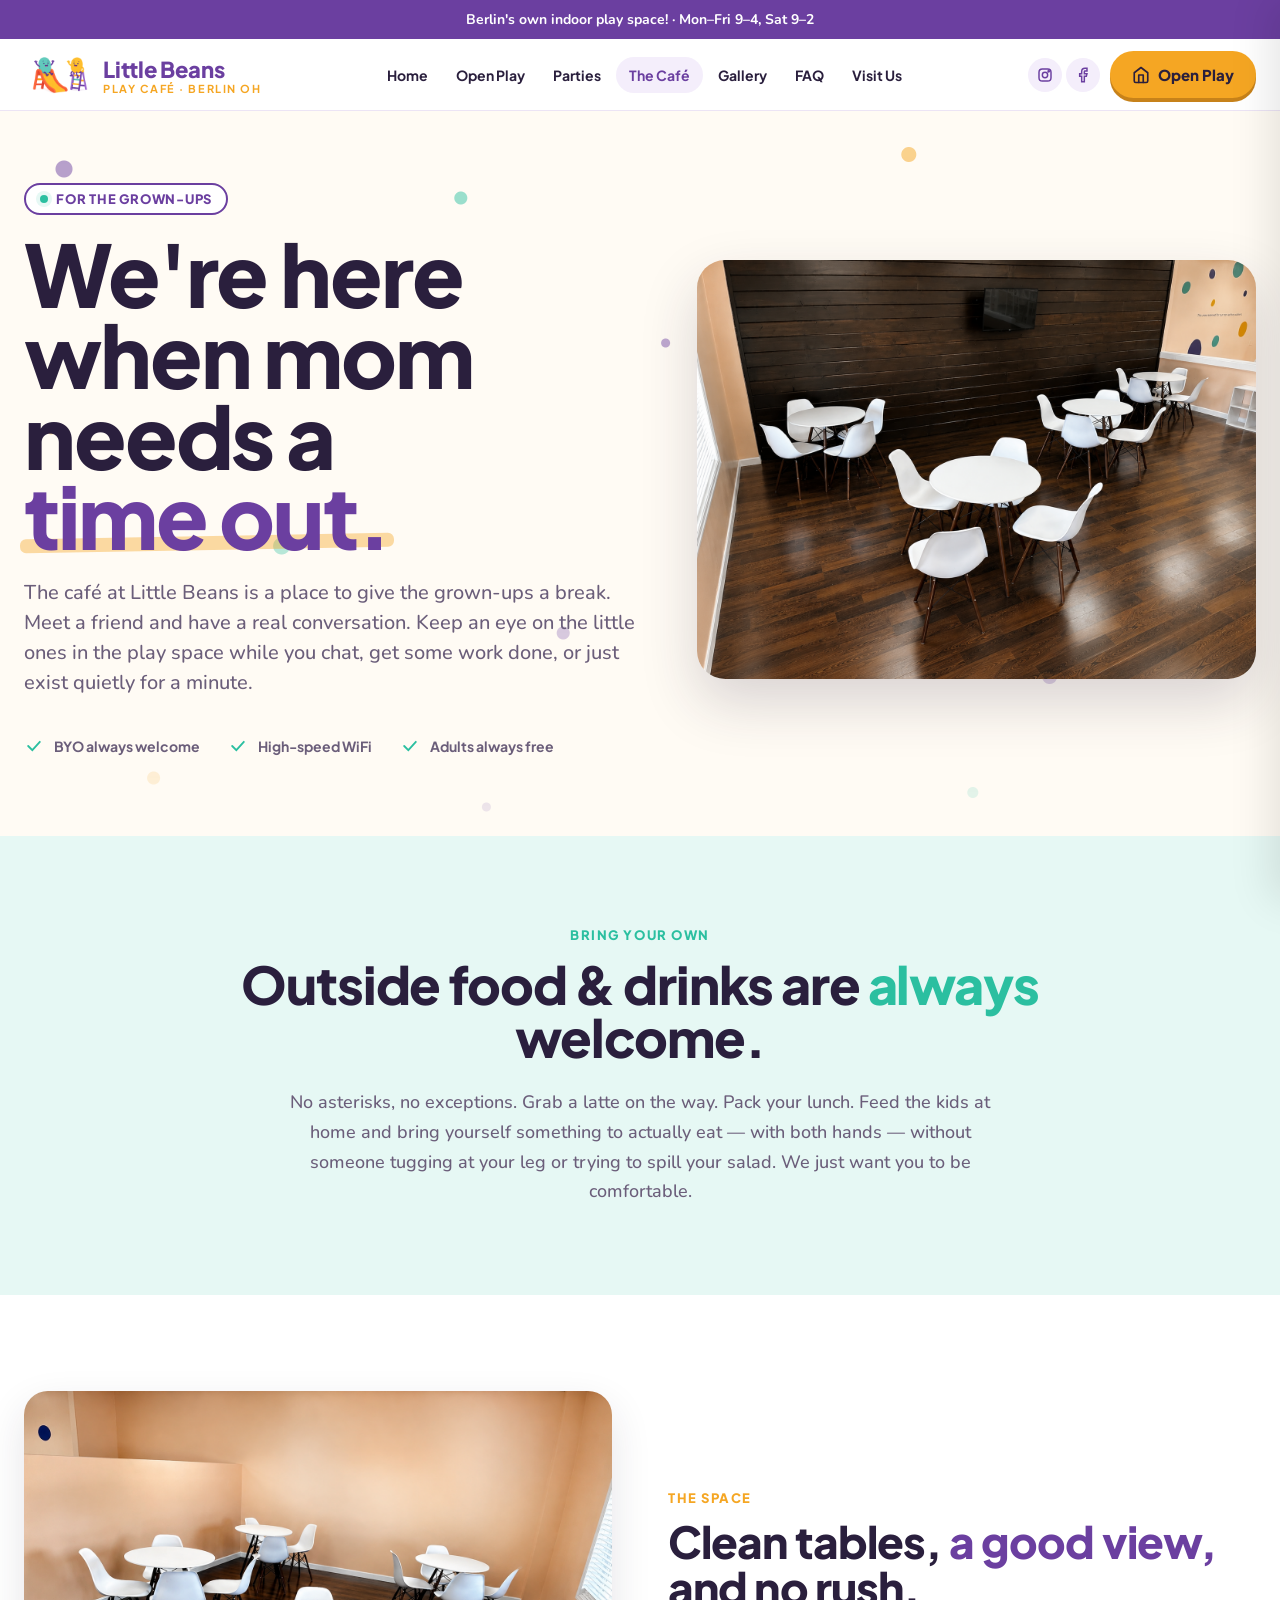
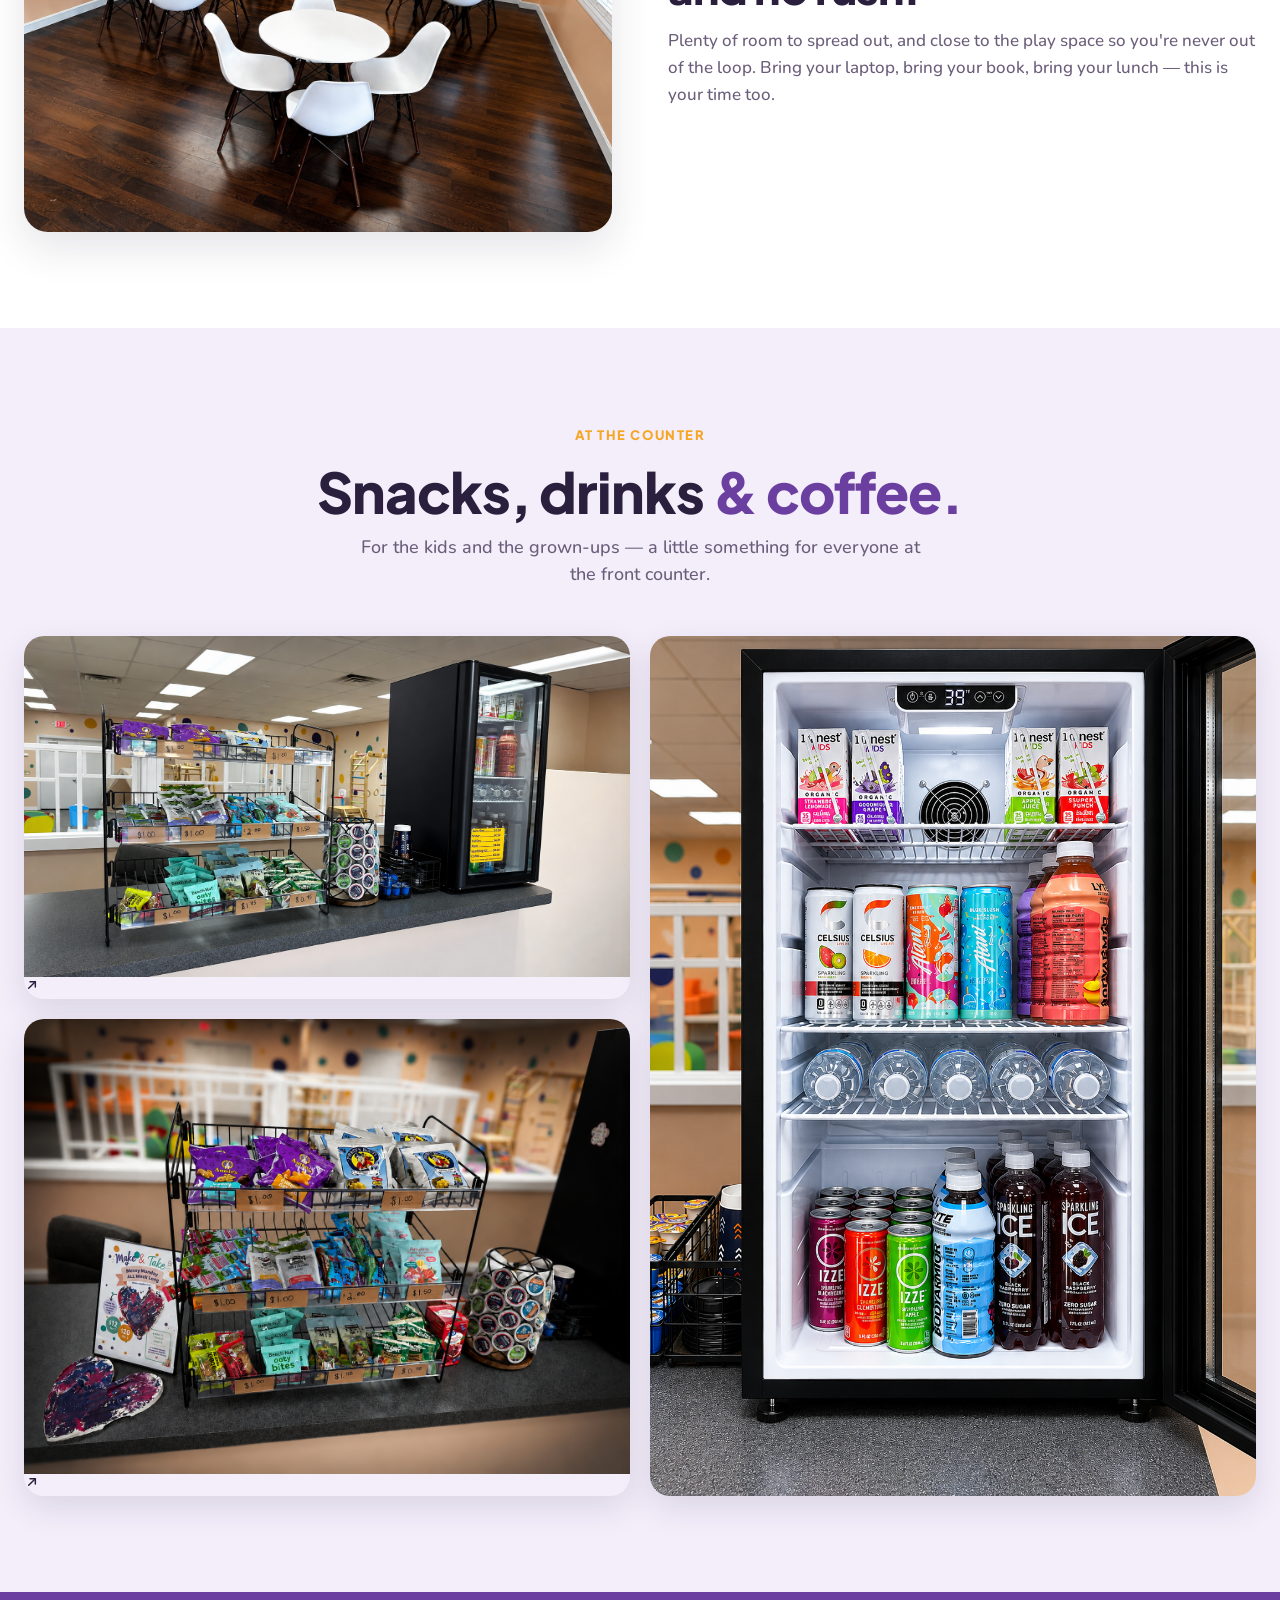
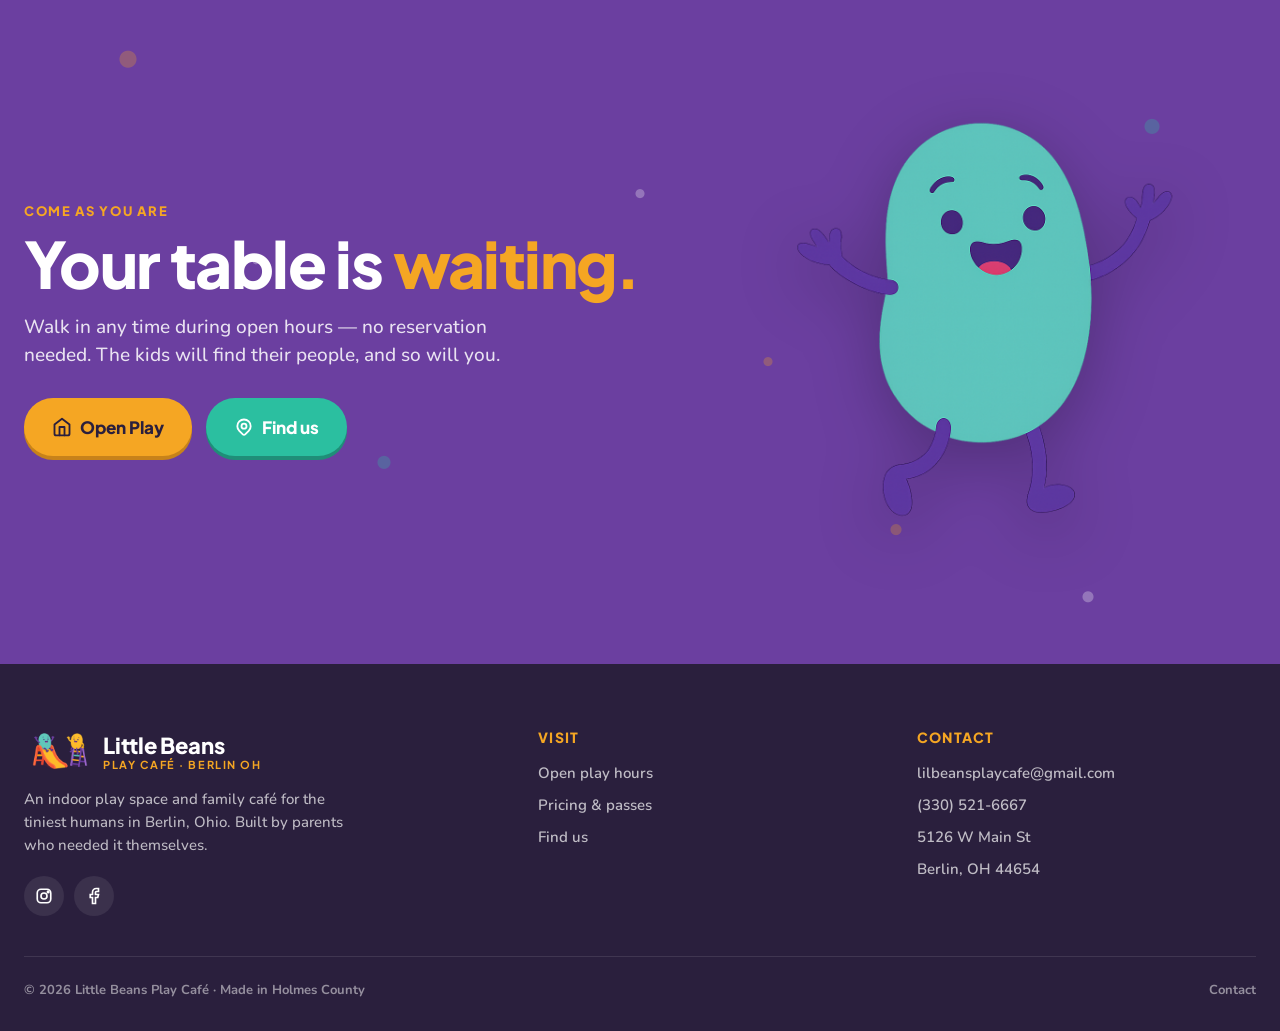
==== commit 2fd08346: "Add lightbox to café counter photos Co-Authored-By: Claude Sonnet 4.6 <noreply@anthropic.com>" ====
--- a/cafe.html
+++ b/cafe.html
@@ -321,15 +321,18 @@
     </div>
     <div style="display:grid;grid-template-columns:1fr 1fr;gap:20px;margin-top:48px">
       <div style="display:flex;flex-direction:column;gap:20px">
-        <div class="carry-photo">
+        <div class="carry-photo cafe-lb-trigger" data-src="assets/cafe/snack-counter.png" data-label="Snack counter" style="cursor:pointer;position:relative">
           <img src="assets/cafe/snack-counter.png" alt="Snack counter at Little Beans"/>
-        </div>
-        <div class="carry-photo">
+          <span class="img-hover-btn"><svg xmlns="http://www.w3.org/2000/svg" width="16" height="16" viewBox="0 0 24 24" fill="none" stroke="currentColor" stroke-width="2.2" stroke-linecap="round" stroke-linejoin="round"><line x1="7" y1="17" x2="17" y2="7"/><polyline points="9 7 17 7 17 15"/></svg></span>
+        </div>
+        <div class="carry-photo cafe-lb-trigger" data-src="assets/cafe/snacks.png" data-label="Snacks" style="cursor:pointer;position:relative">
           <img src="assets/cafe/snacks.png" alt="Snacks at Little Beans"/>
-        </div>
-      </div>
-      <div class="carry-photo">
+          <span class="img-hover-btn"><svg xmlns="http://www.w3.org/2000/svg" width="16" height="16" viewBox="0 0 24 24" fill="none" stroke="currentColor" stroke-width="2.2" stroke-linecap="round" stroke-linejoin="round"><line x1="7" y1="17" x2="17" y2="7"/><polyline points="9 7 17 7 17 15"/></svg></span>
+        </div>
+      </div>
+      <div class="carry-photo cafe-lb-trigger" data-src="assets/cafe/refrigerator.png" data-label="Drinks fridge" style="cursor:pointer;position:relative">
         <img src="assets/cafe/refrigerator.png" alt="Cold drinks fridge at Little Beans" style="height:100%;object-fit:cover"/>
+        <span class="img-hover-btn"><svg xmlns="http://www.w3.org/2000/svg" width="16" height="16" viewBox="0 0 24 24" fill="none" stroke="currentColor" stroke-width="2.2" stroke-linecap="round" stroke-linejoin="round"><line x1="7" y1="17" x2="17" y2="7"/><polyline points="9 7 17 7 17 15"/></svg></span>
       </div>
     </div>
   </div>
@@ -433,8 +436,49 @@
   </button>
 </div>
 
+<!-- Lightbox -->
+<div class="lightbox-overlay hidden" id="cafeLightbox">
+  <button class="lightbox-close" id="cafeLbClose" aria-label="Close">
+    <svg xmlns="http://www.w3.org/2000/svg" width="20" height="20" viewBox="0 0 24 24" fill="none" stroke="currentColor" stroke-width="2.2" stroke-linecap="round"><line x1="6" y1="6" x2="18" y2="18"/><line x1="18" y1="6" x2="6" y2="18"/></svg>
+  </button>
+  <div class="lightbox-content">
+    <div class="lightbox-img-wrap">
+      <img id="cafeLbImg" src="" alt=""/>
+    </div>
+  </div>
+</div>
+
 <script src="js/sheets.js"></script>
 <script src="js/booking.js"></script>
 <script src="js/nav.js"></script>
+<script>
+(function () {
+  const overlay = document.getElementById('cafeLightbox');
+  const img = document.getElementById('cafeLbImg');
+  const closeBtn = document.getElementById('cafeLbClose');
+
+  document.querySelectorAll('.cafe-lb-trigger').forEach(function (el) {
+    el.addEventListener('click', function () {
+      img.src = el.dataset.src;
+      img.alt = el.dataset.label;
+      overlay.classList.remove('hidden');
+      document.body.style.overflow = 'hidden';
+    });
+  });
+
+  function close() {
+    overlay.classList.add('hidden');
+    document.body.style.overflow = '';
+  }
+
+  closeBtn.addEventListener('click', close);
+  overlay.addEventListener('click', function (e) {
+    if (e.target === overlay) close();
+  });
+  document.addEventListener('keydown', function (e) {
+    if (e.key === 'Escape') close();
+  });
+}());
+</script>
 </body>
 </html>
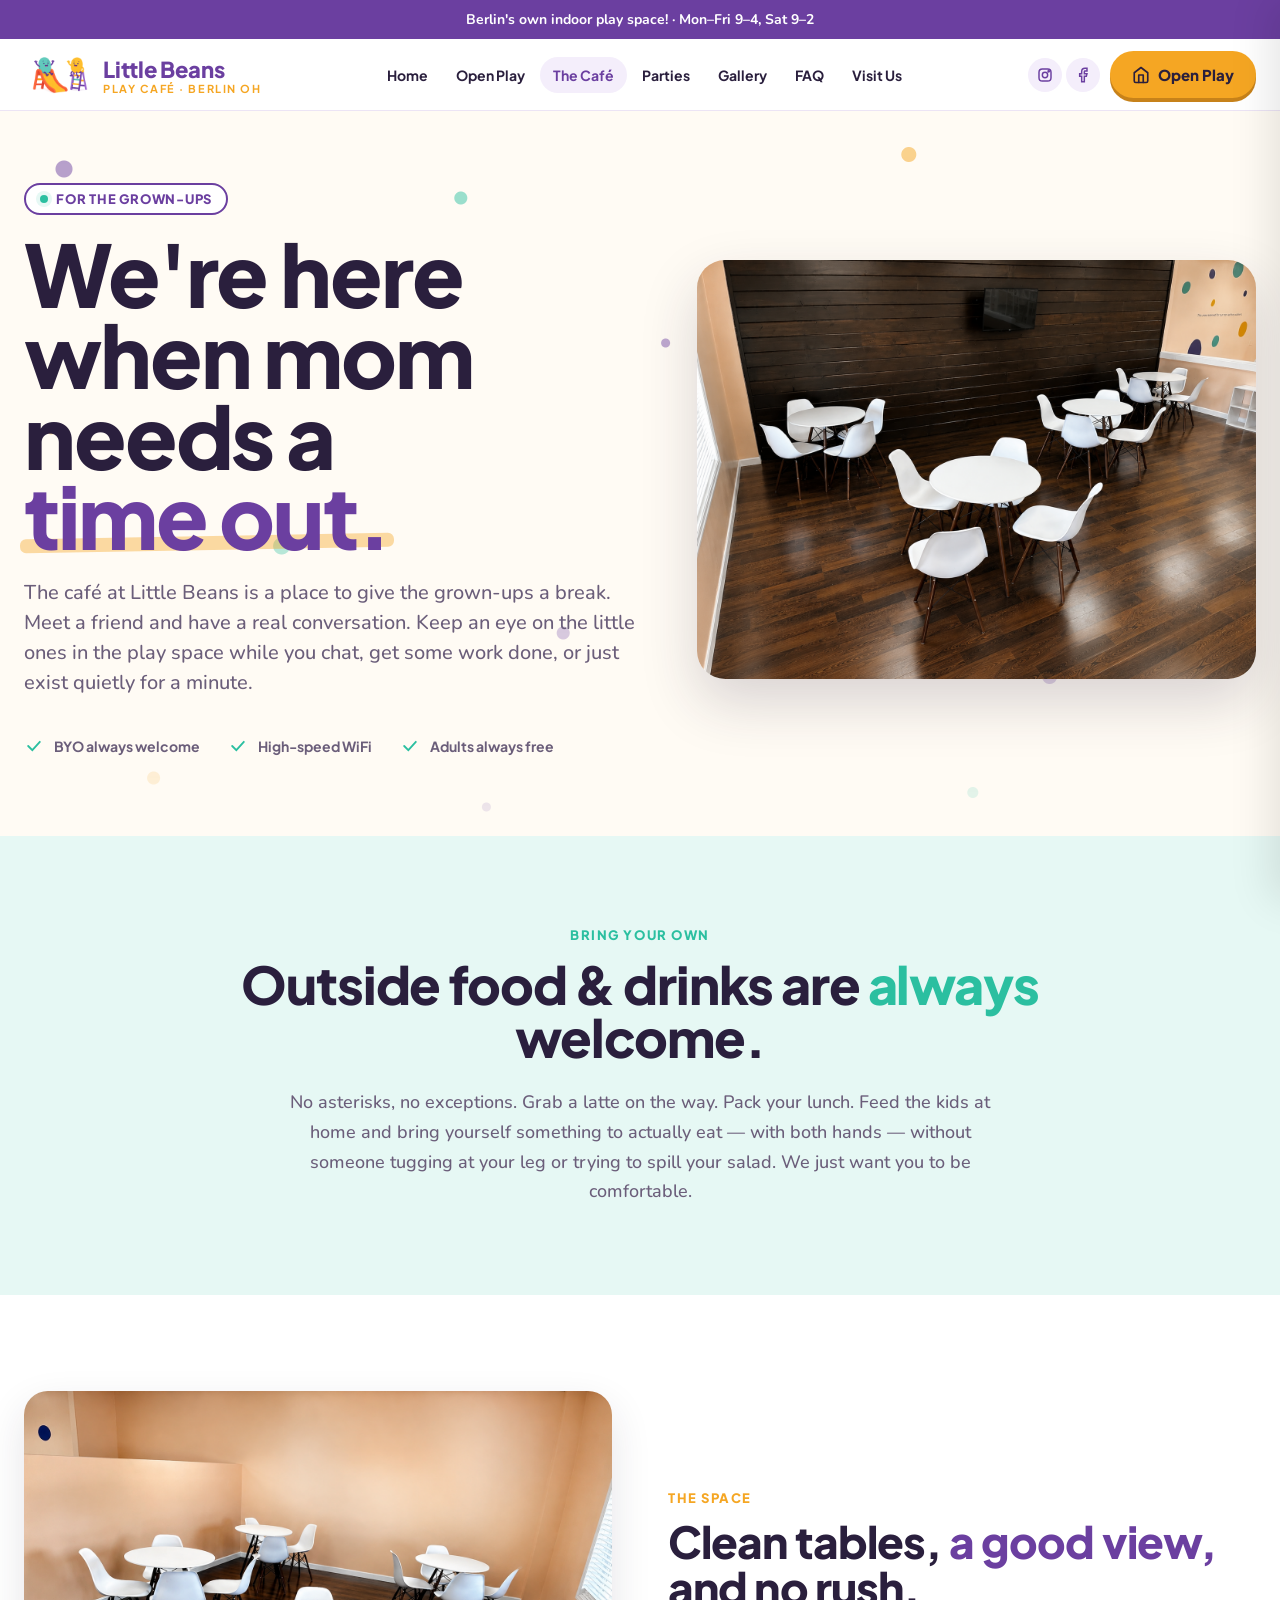
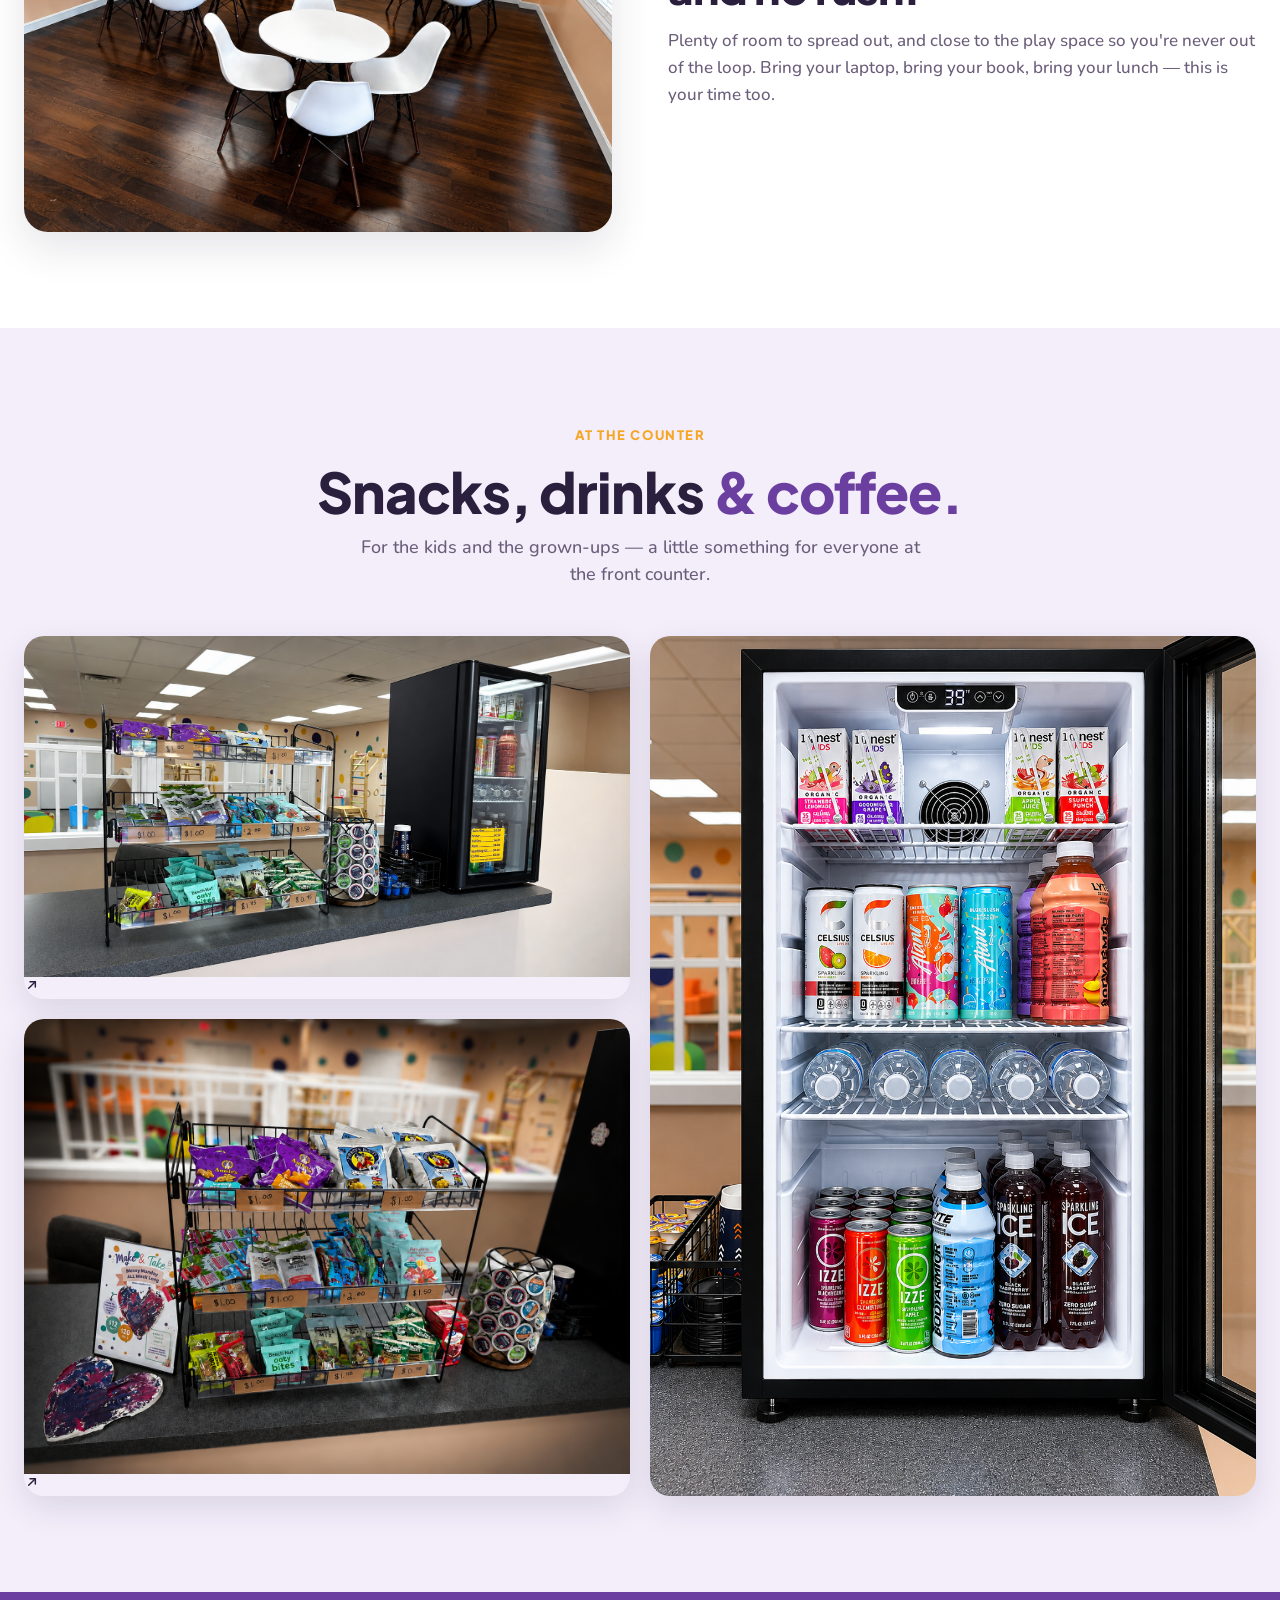
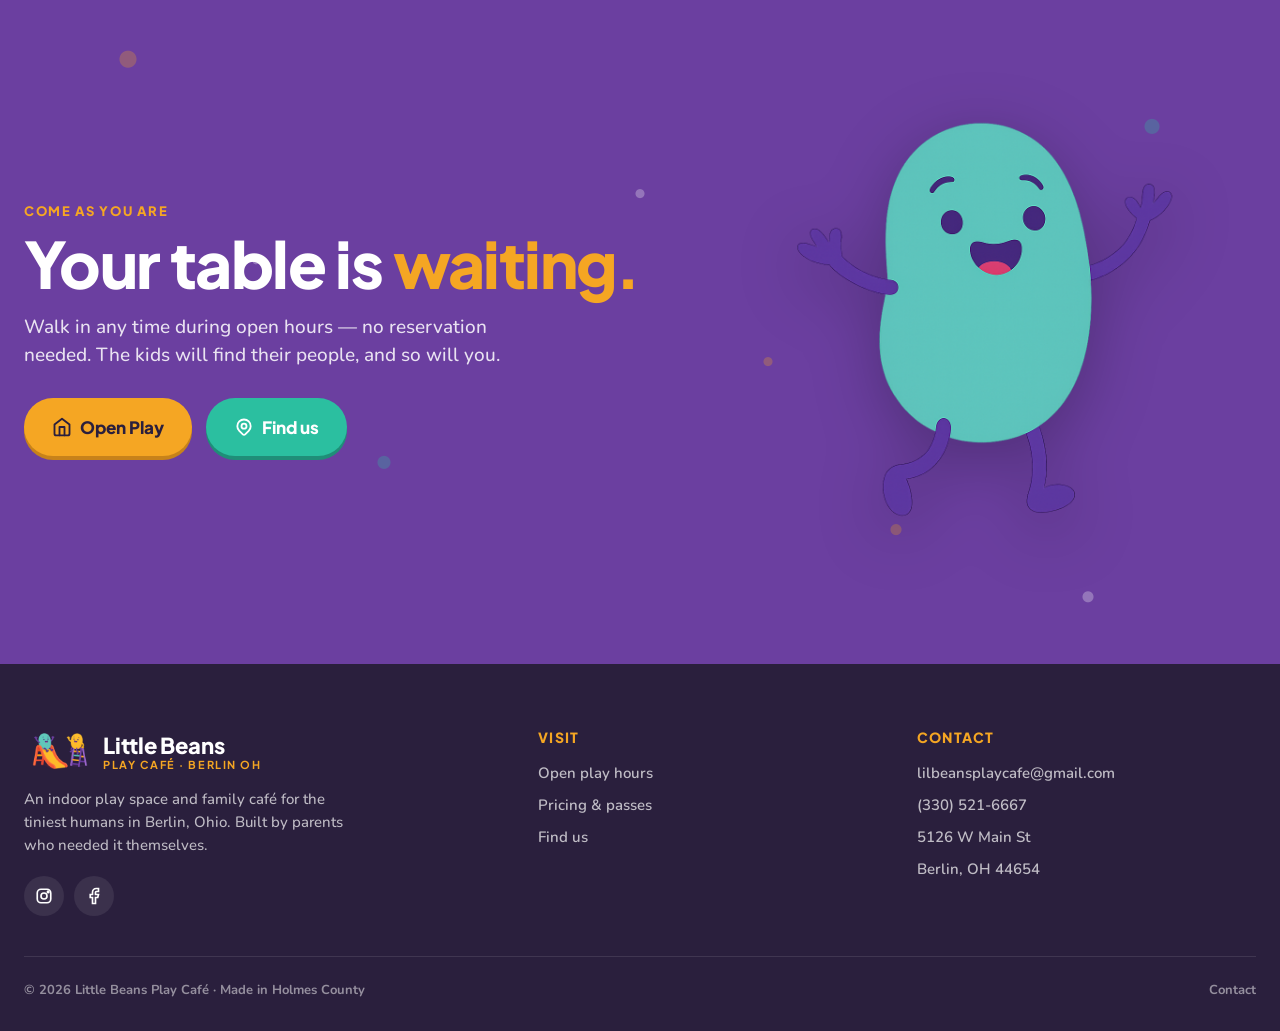
==== commit 28577082: "Reorder nav (Café before Parties) and add café FAQ entry to home + FAQ pages Co-Authored-By: Claude " ====
--- a/cafe.html
+++ b/cafe.html
@@ -233,8 +233,8 @@
     <div class="nav-links">
       <a href="index.html">Home</a>
       <a href="index.html#open-play">Open Play</a>
+      <a href="cafe.html" class="active">The Café</a>
       <a href="parties.html">Parties</a>
-      <a href="cafe.html" class="active">The Café</a>
       <a href="gallery.html">Gallery</a>
       <a href="faq.html">FAQ</a>
       <a href="contact.html">Visit Us</a>
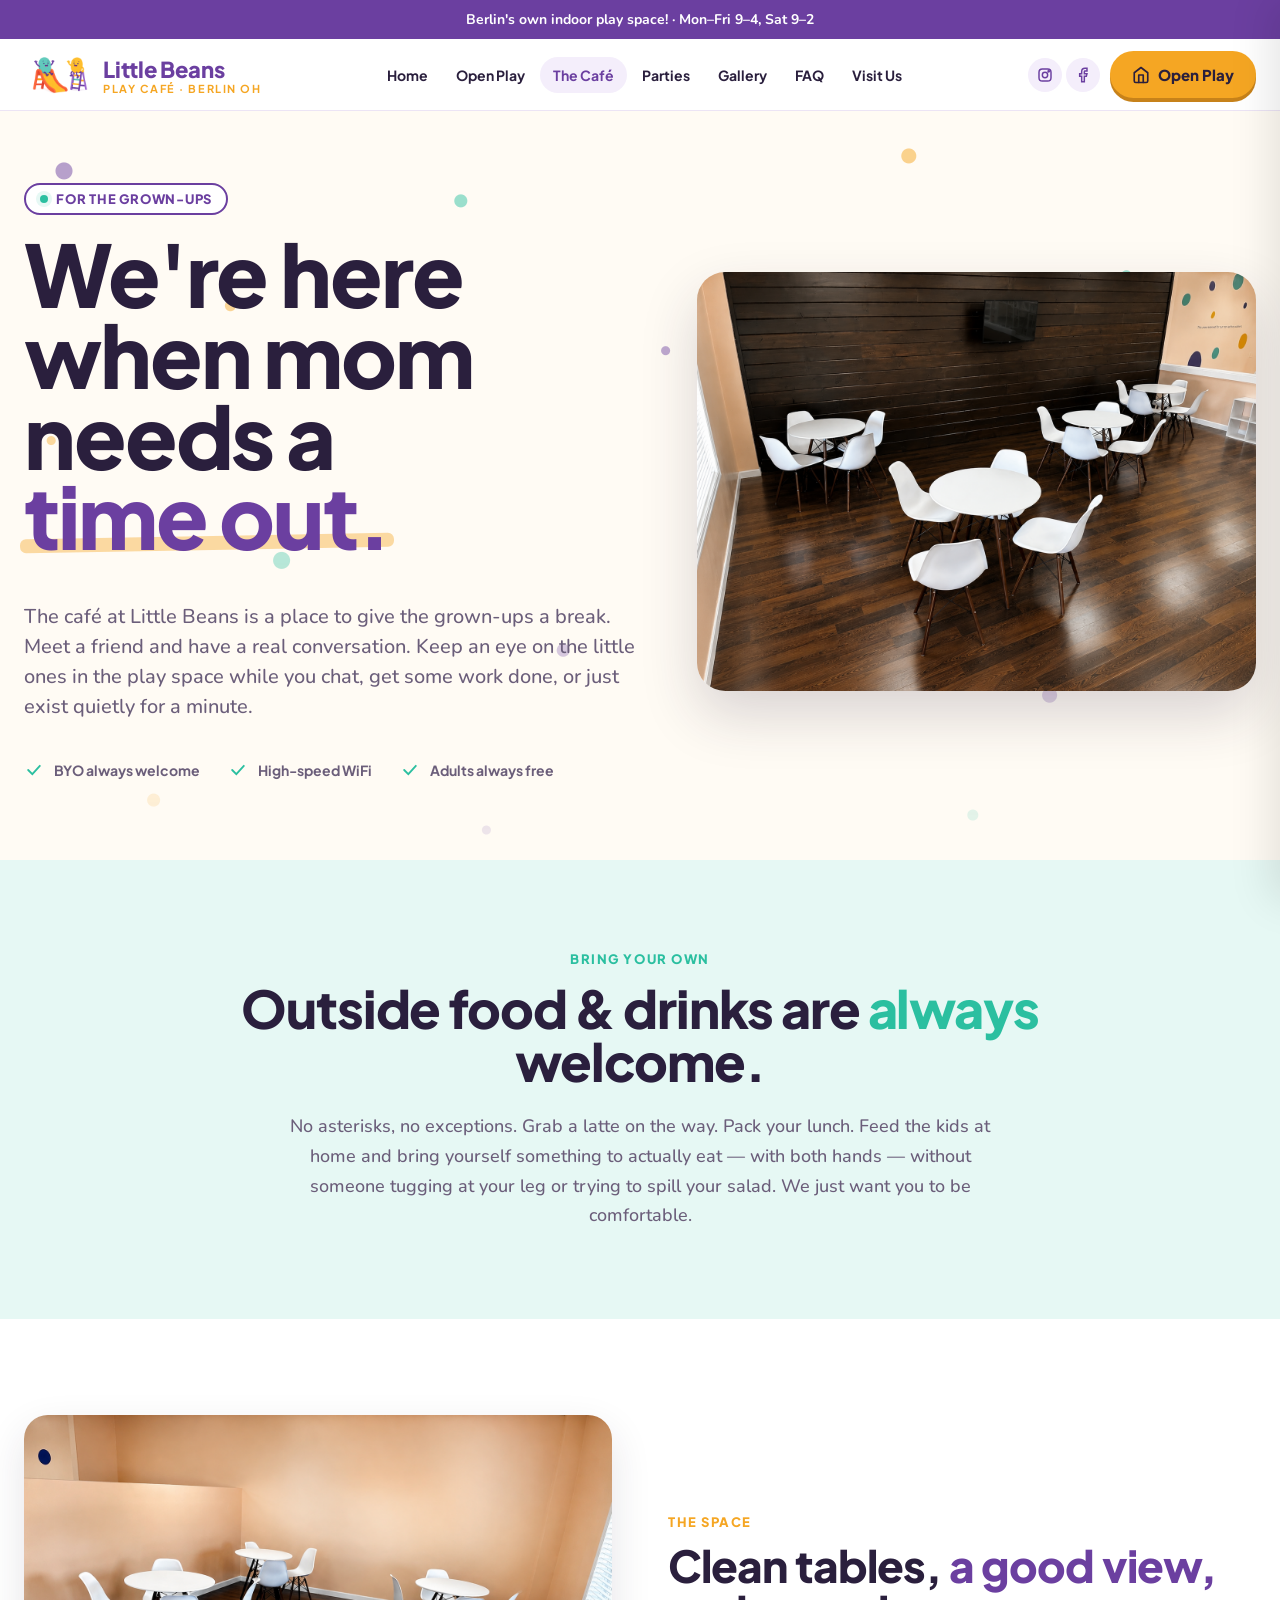
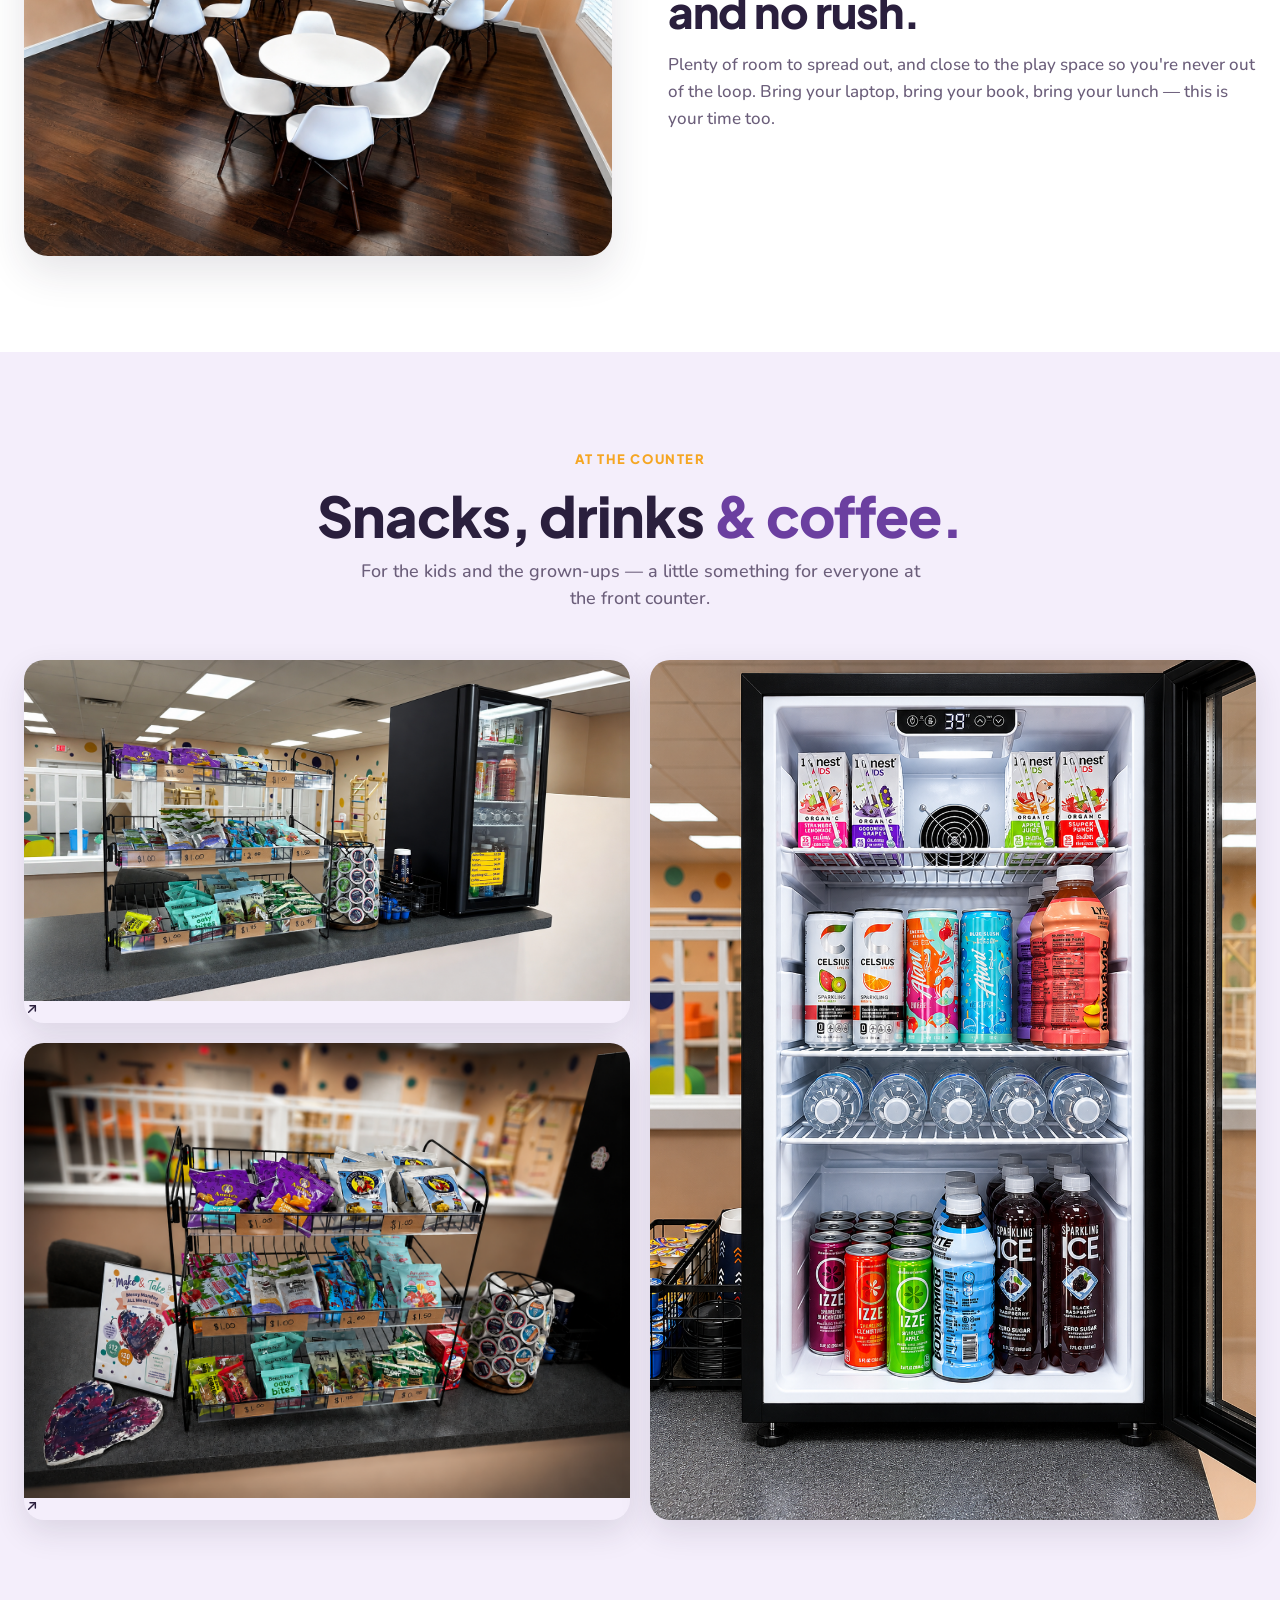
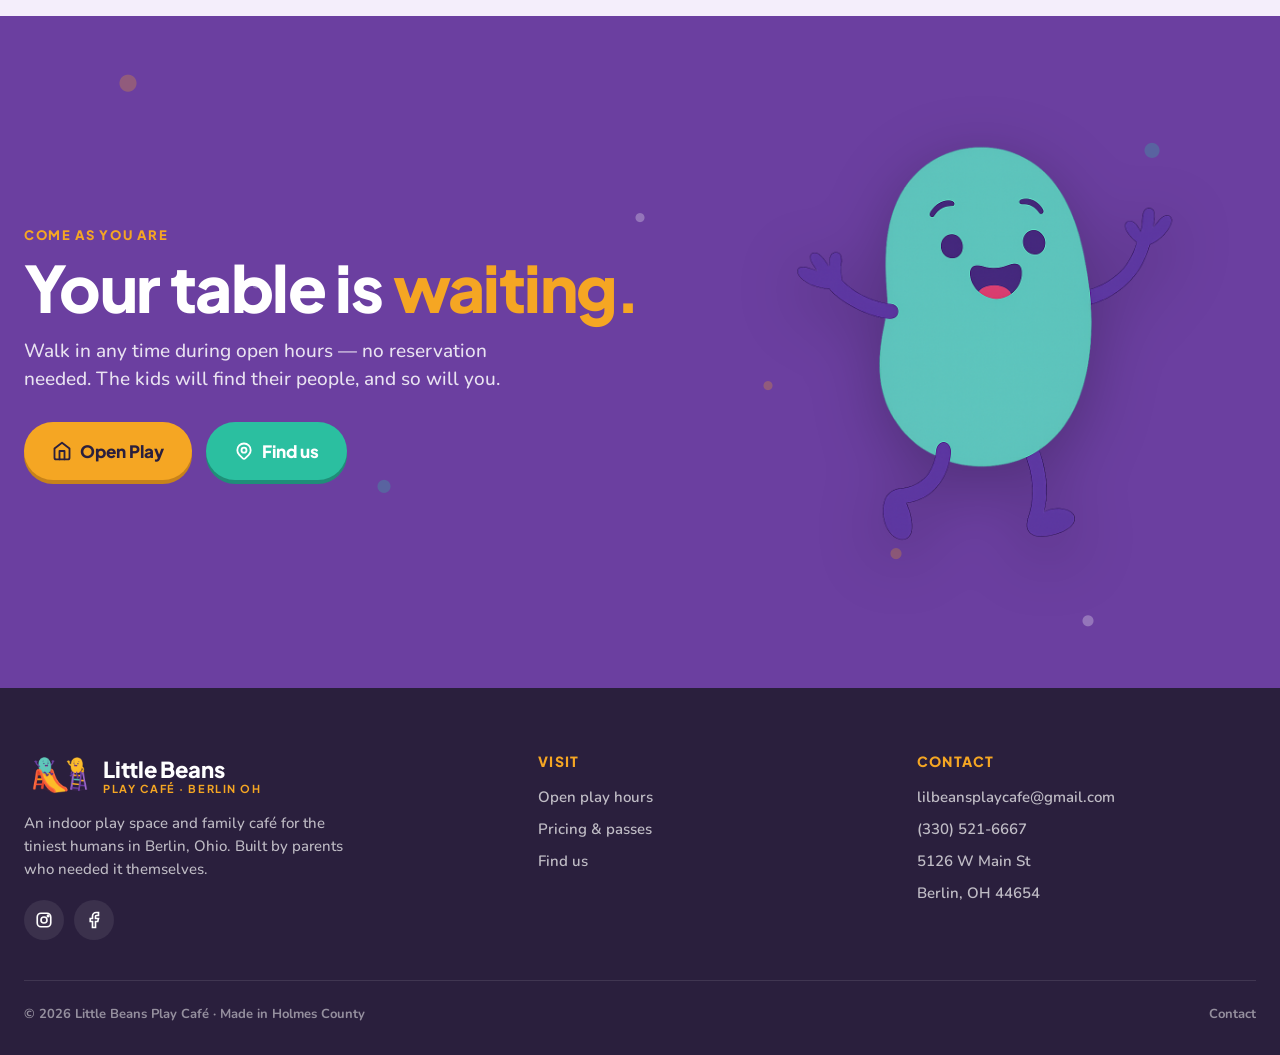
==== commit e10132c2: "Fix café hero mobile layout — headline, photo, then subtext on mobile Co-Authored-By: Claude Sonnet " ====
--- a/cafe.html
+++ b/cafe.html
@@ -18,11 +18,28 @@
       margin: 0 auto;
       display: grid;
       grid-template-columns: 1.05fr .95fr;
-      gap: 56px;
-      align-items: center;
+      grid-template-rows: auto auto;
+      column-gap: 56px;
+      row-gap: 0;
       padding: 72px 24px 80px;
       position: relative;
       z-index: 2;
+    }
+    .cafe-hero-heading {
+      grid-column: 1;
+      grid-row: 1;
+      align-self: end;
+      padding-bottom: 24px;
+    }
+    .cafe-hero-body {
+      grid-column: 1;
+      grid-row: 2;
+      align-self: start;
+    }
+    .cafe-hero-photo {
+      grid-column: 2;
+      grid-row: 1 / 3;
+      align-self: center;
     }
     .cafe-hero-img {
       width: 100%;
@@ -209,8 +226,10 @@
 
     /* ---- Responsive ---- */
     @media (max-width: 900px) {
-      .cafe-hero-inner { grid-template-columns: 1fr; gap: 32px; padding: 48px 20px 56px; }
-      .cafe-hero-photo { display: none; }
+      .cafe-hero-inner { display: flex; flex-direction: column; gap: 0; padding: 48px 20px 56px; }
+      .cafe-hero-heading { order: 1; padding-bottom: 20px; }
+      .cafe-hero-photo { order: 2; display: block; margin-bottom: 24px; }
+      .cafe-hero-body { order: 3; }
       .cafe-space-grid { grid-template-columns: 1fr; gap: 32px; }
       .carry-grid { grid-template-columns: 1fr; gap: 32px; }
     }
@@ -263,9 +282,14 @@
 <section class="hero" id="top">
   <div class="hero-dots dots-bg dense"></div>
   <div class="cafe-hero-inner">
-    <div>
+    <div class="cafe-hero-heading">
       <div class="eyebrow"><span class="dot"></span> For the grown-ups</div>
       <h1 class="hero-title" style="font-size:clamp(52px,7vw,86px);margin-top:18px">We're here when mom needs a <em>time out.</em></h1>
+    </div>
+    <div class="cafe-hero-photo">
+      <img class="cafe-hero-img" src="assets/cafe/cafe-tables-2.png" alt="The café at Little Beans — clean tables, warm space, clear view of the play area"/>
+    </div>
+    <div class="cafe-hero-body">
       <p class="hero-sub">The café at Little Beans is a place to give the grown-ups a break. Meet a friend and have a real conversation. Keep an eye on the little ones in the play space while you chat, get some work done, or just exist quietly for a minute.</p>
       <div class="hero-meta">
         <div class="item">
@@ -281,9 +305,6 @@
           Adults always free
         </div>
       </div>
-    </div>
-    <div class="cafe-hero-photo">
-      <img class="cafe-hero-img" src="assets/cafe/cafe-tables-2.png" alt="The café at Little Beans — clean tables, warm space, clear view of the play area"/>
     </div>
   </div>
 </section>
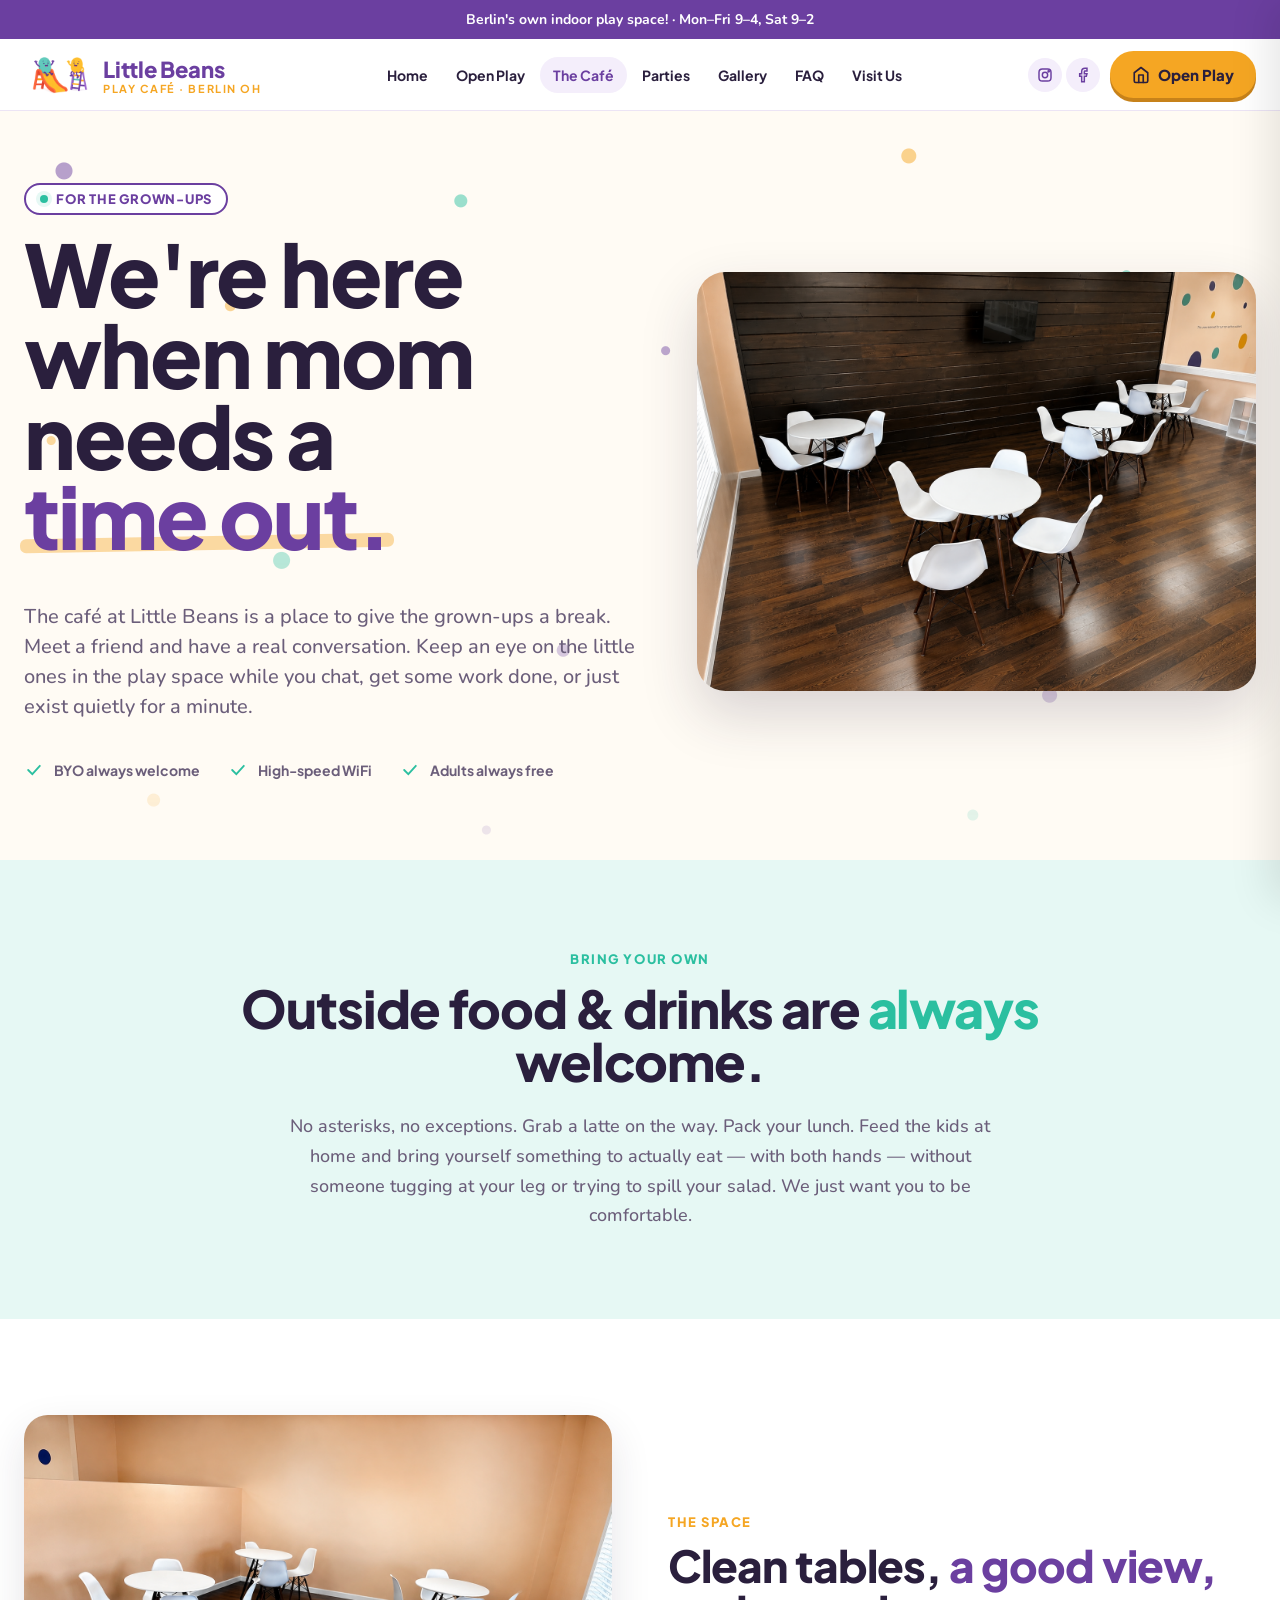
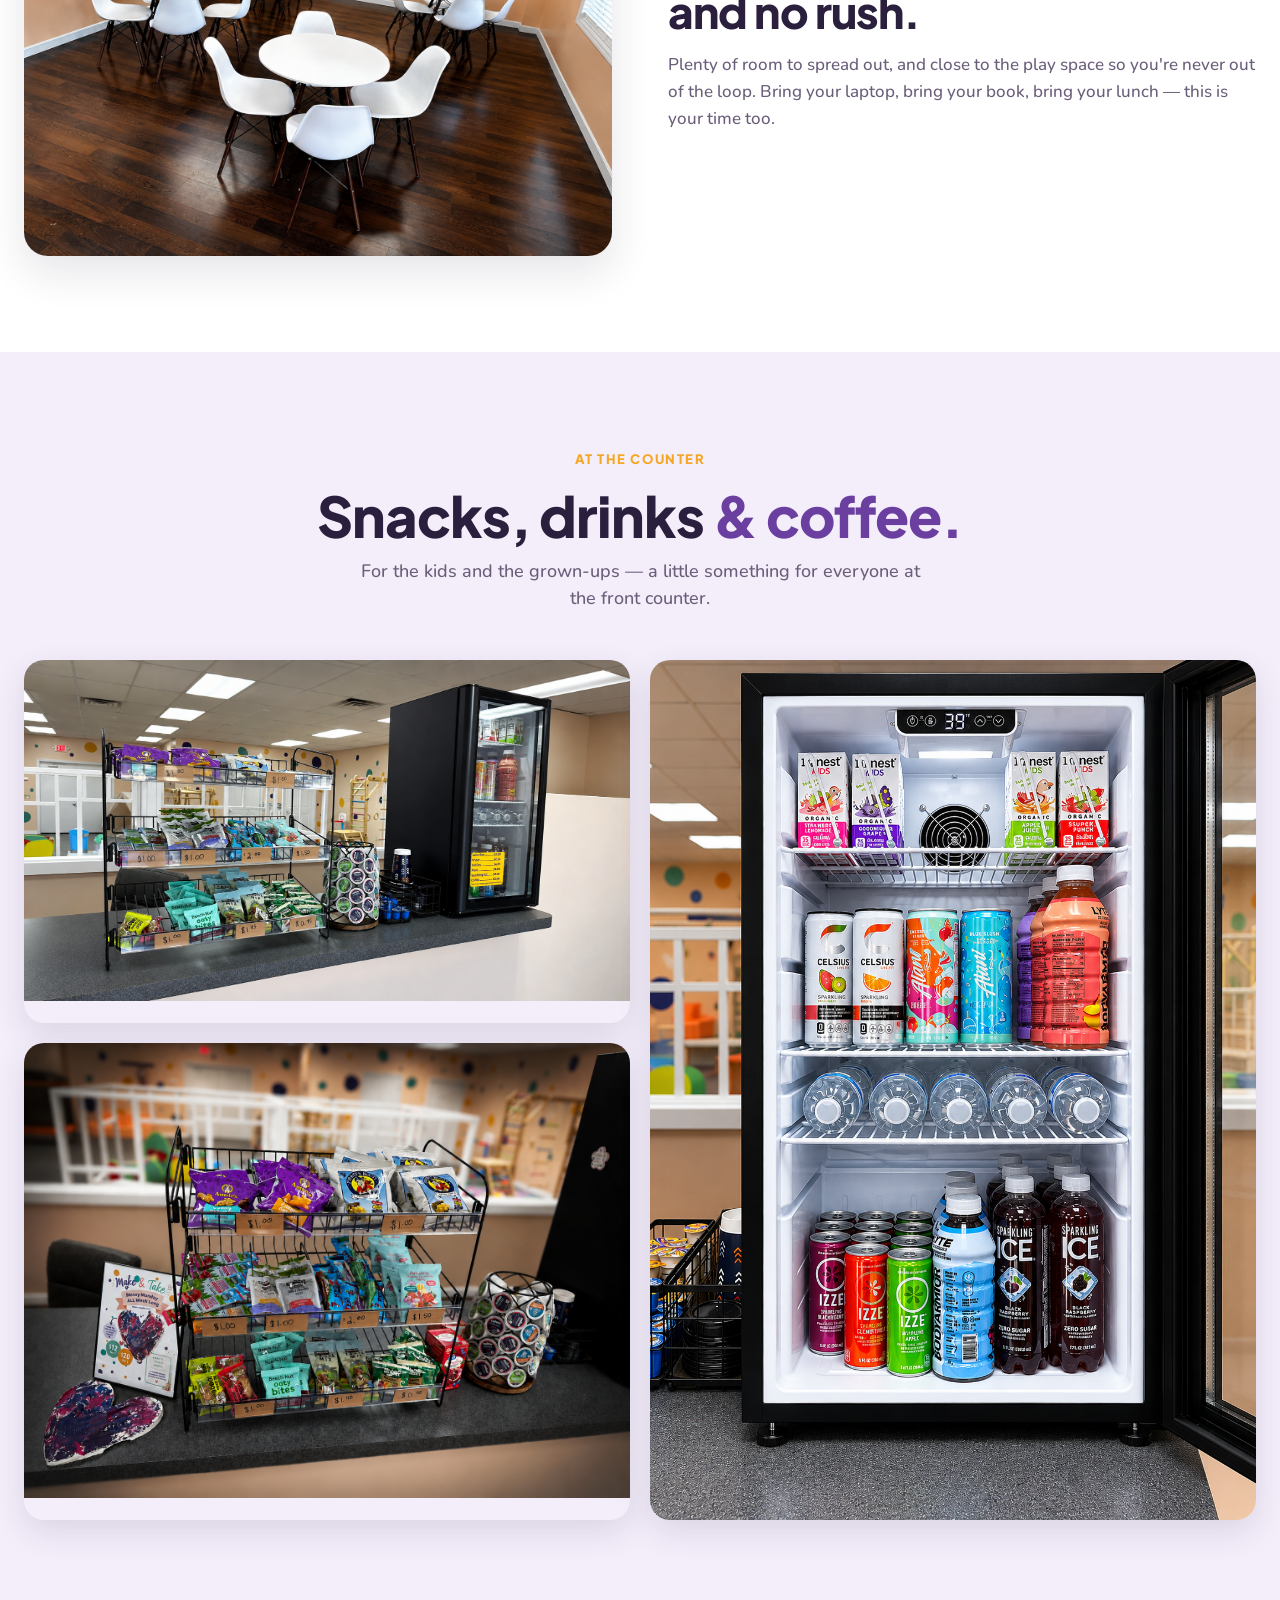
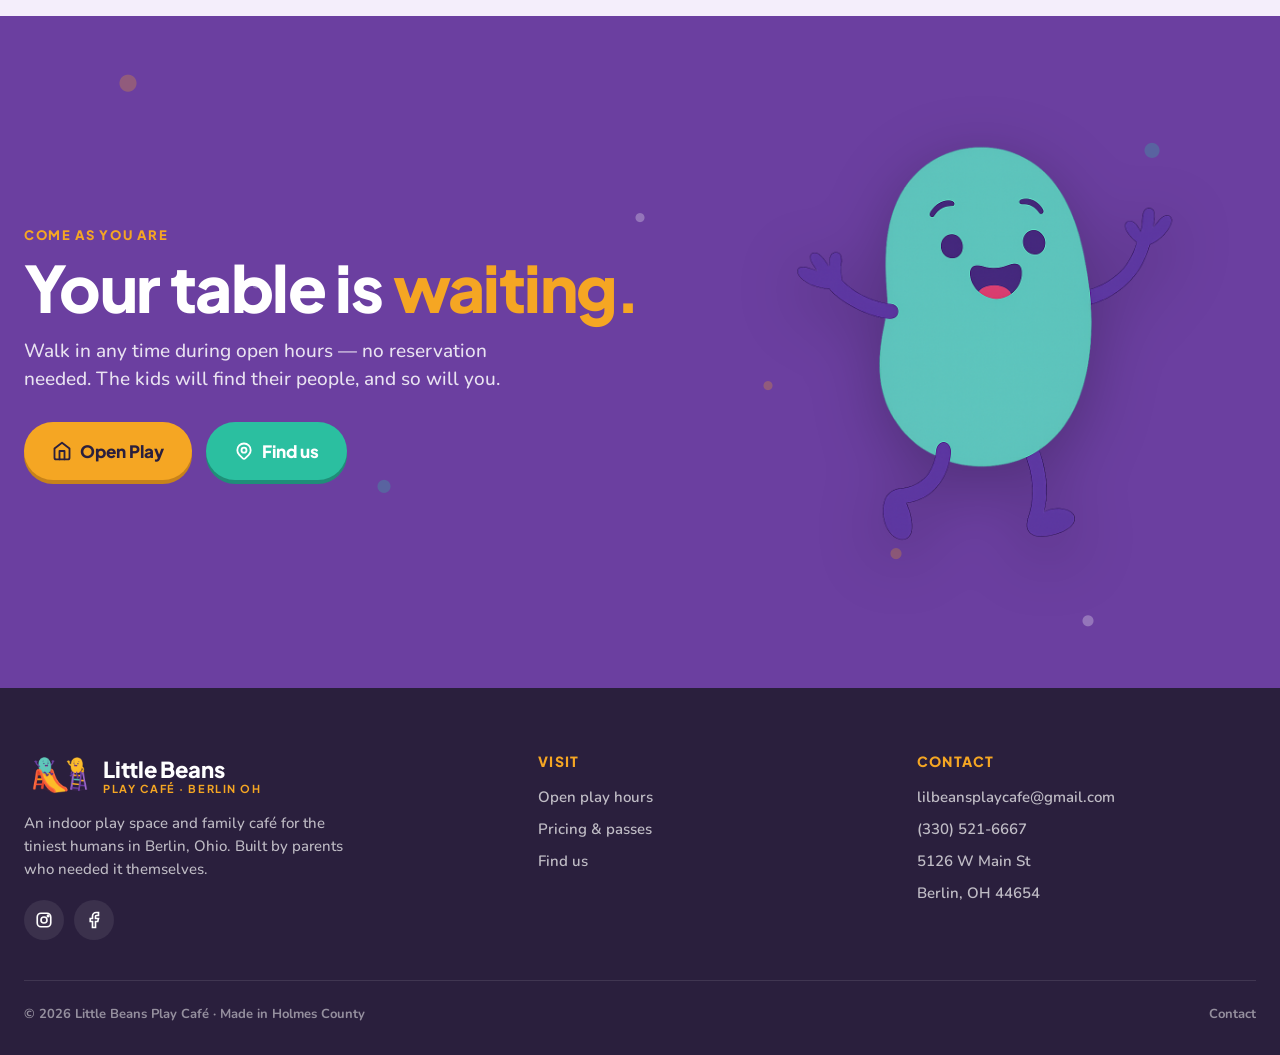
==== commit b0a8694a: "Hide lightbox expand icons on mobile — only show on hover for desktop Co-Authored-By: Claude Sonnet " ====
--- a/cafe.html
+++ b/cafe.html
@@ -224,6 +224,11 @@
     }
     .byo-note svg { color: var(--teal); flex-shrink: 0; }
 
+    /* ---- Lightbox trigger icons ---- */
+    .cafe-lb-trigger .img-hover-btn { opacity: 0; transition: opacity .2s; }
+    .cafe-lb-trigger:hover .img-hover-btn { opacity: 1; }
+    @media (hover: none) { .cafe-lb-trigger .img-hover-btn { display: none; } }
+
     /* ---- Responsive ---- */
     @media (max-width: 900px) {
       .cafe-hero-inner { display: flex; flex-direction: column; gap: 0; padding: 48px 20px 56px; }
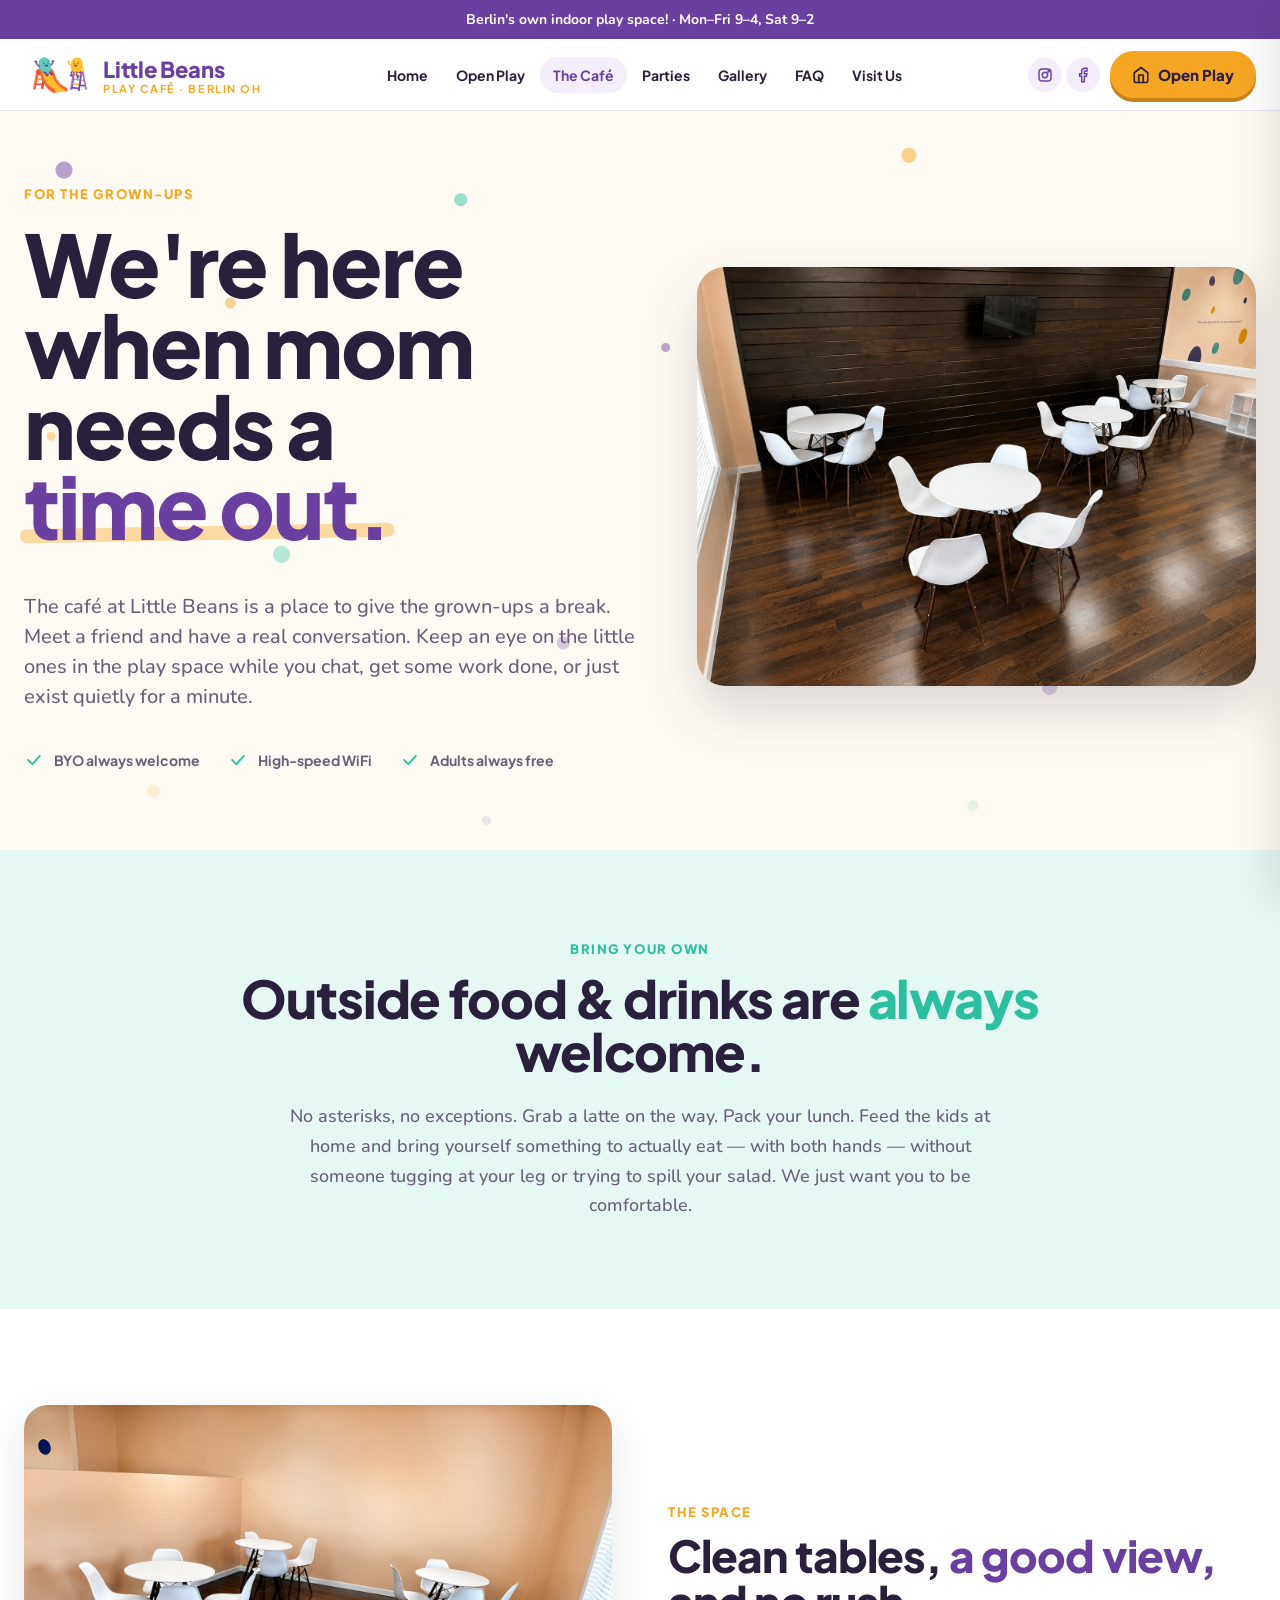
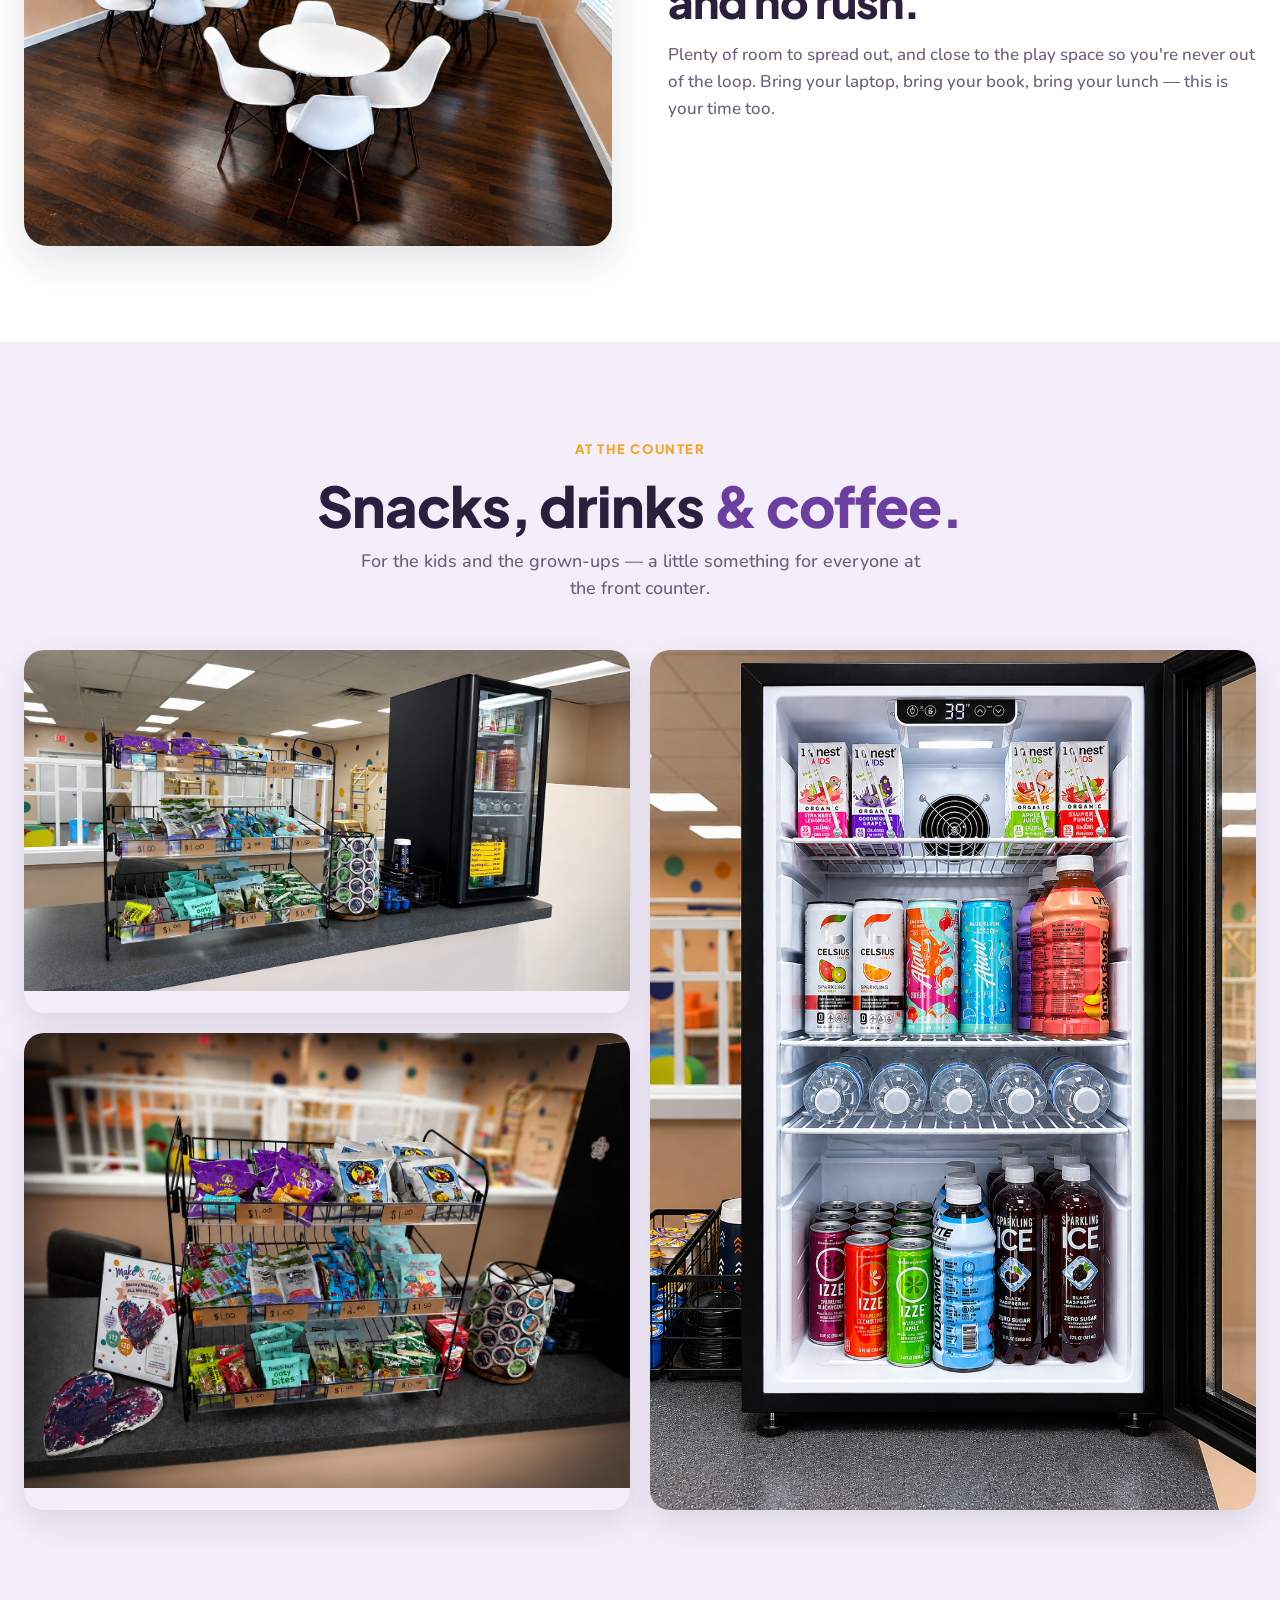
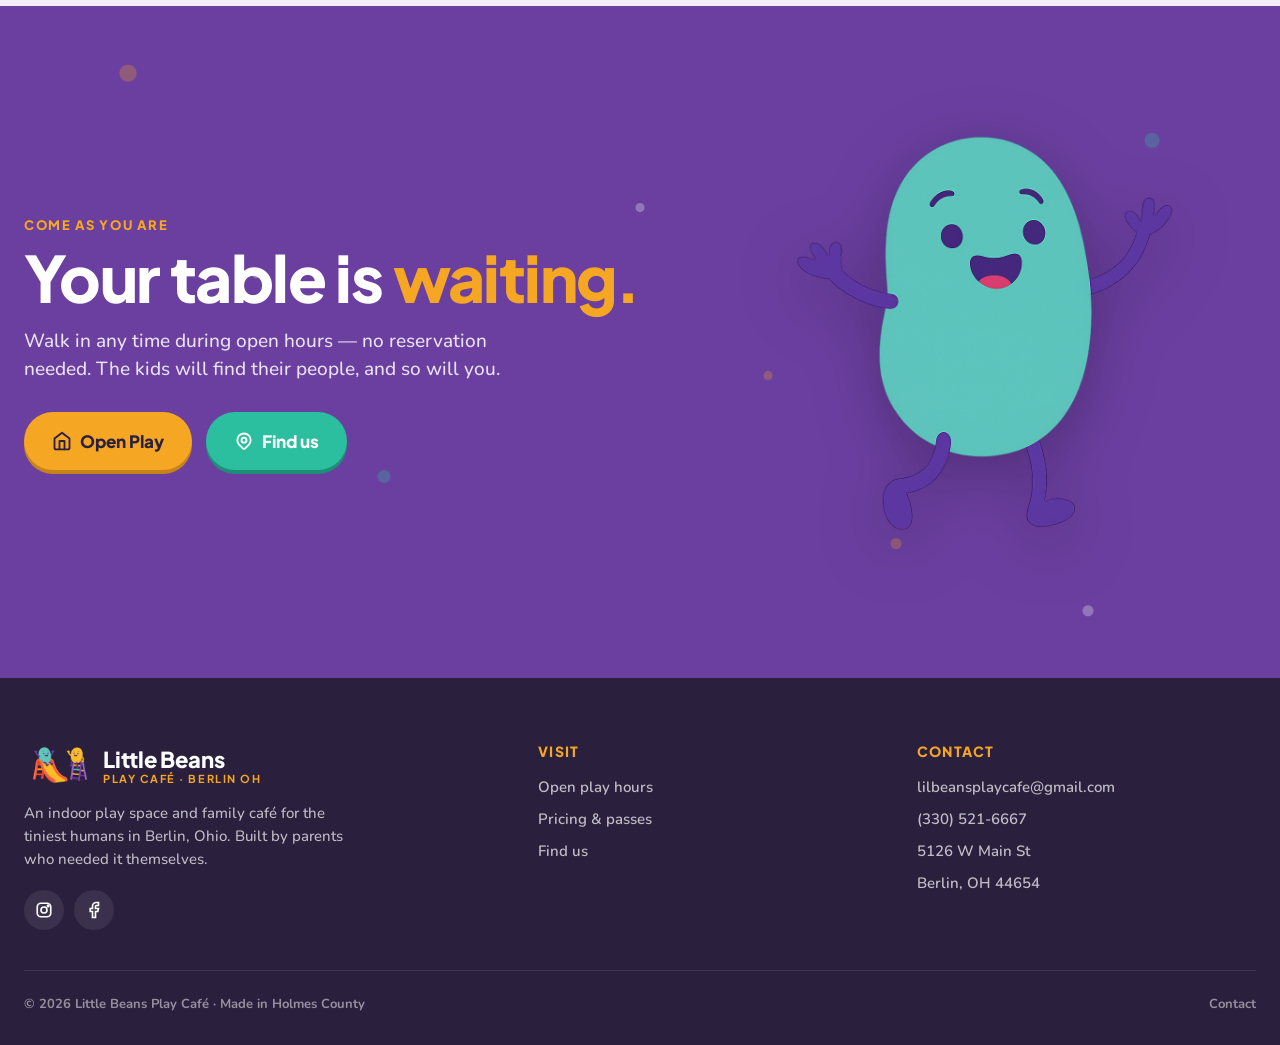
==== commit 1936408d: "Change café hero eyebrow to kicker style matching gallery page Co-Authored-By: Claude Sonnet 4.6 <no" ====
--- a/cafe.html
+++ b/cafe.html
@@ -288,7 +288,7 @@
   <div class="hero-dots dots-bg dense"></div>
   <div class="cafe-hero-inner">
     <div class="cafe-hero-heading">
-      <div class="eyebrow"><span class="dot"></span> For the grown-ups</div>
+      <span class="kicker" style="color:var(--orange)">For the grown-ups</span>
       <h1 class="hero-title" style="font-size:clamp(52px,7vw,86px);margin-top:18px">We're here when mom needs a <em>time out.</em></h1>
     </div>
     <div class="cafe-hero-photo">
--- a/css/styles.css
+++ b/css/styles.css
@@ -15,7 +15,7 @@
 
 * { box-sizing: border-box; }
 html, body { margin: 0; padding: 0; background: var(--white); color: var(--ink); font-family: 'Nunito', system-ui, sans-serif; font-weight: 500; -webkit-font-smoothing: antialiased; }
-body { overflow-x: hidden; }
+body { overflow-x: hidden; overflow-anchor: none; }
 
 h1, h2, h3, h4, h5, h6,
 .hero-title, .section-head h2, .zone-card h3,
@@ -580,6 +580,7 @@
   .cta-inner { grid-template-columns: 1fr; }
   .cta-banner h2 { font-size: 42px; }
   .footer-top { grid-template-columns: 1fr 1fr; gap: 32px; }
+  .footer-top > div:first-child { grid-column: 1 / -1; }
   .modal { flex-direction: column; max-width: 520px; }
   .modal-side { width: 100%; padding: 24px; }
   .hero-split { grid-template-columns: 1fr; }
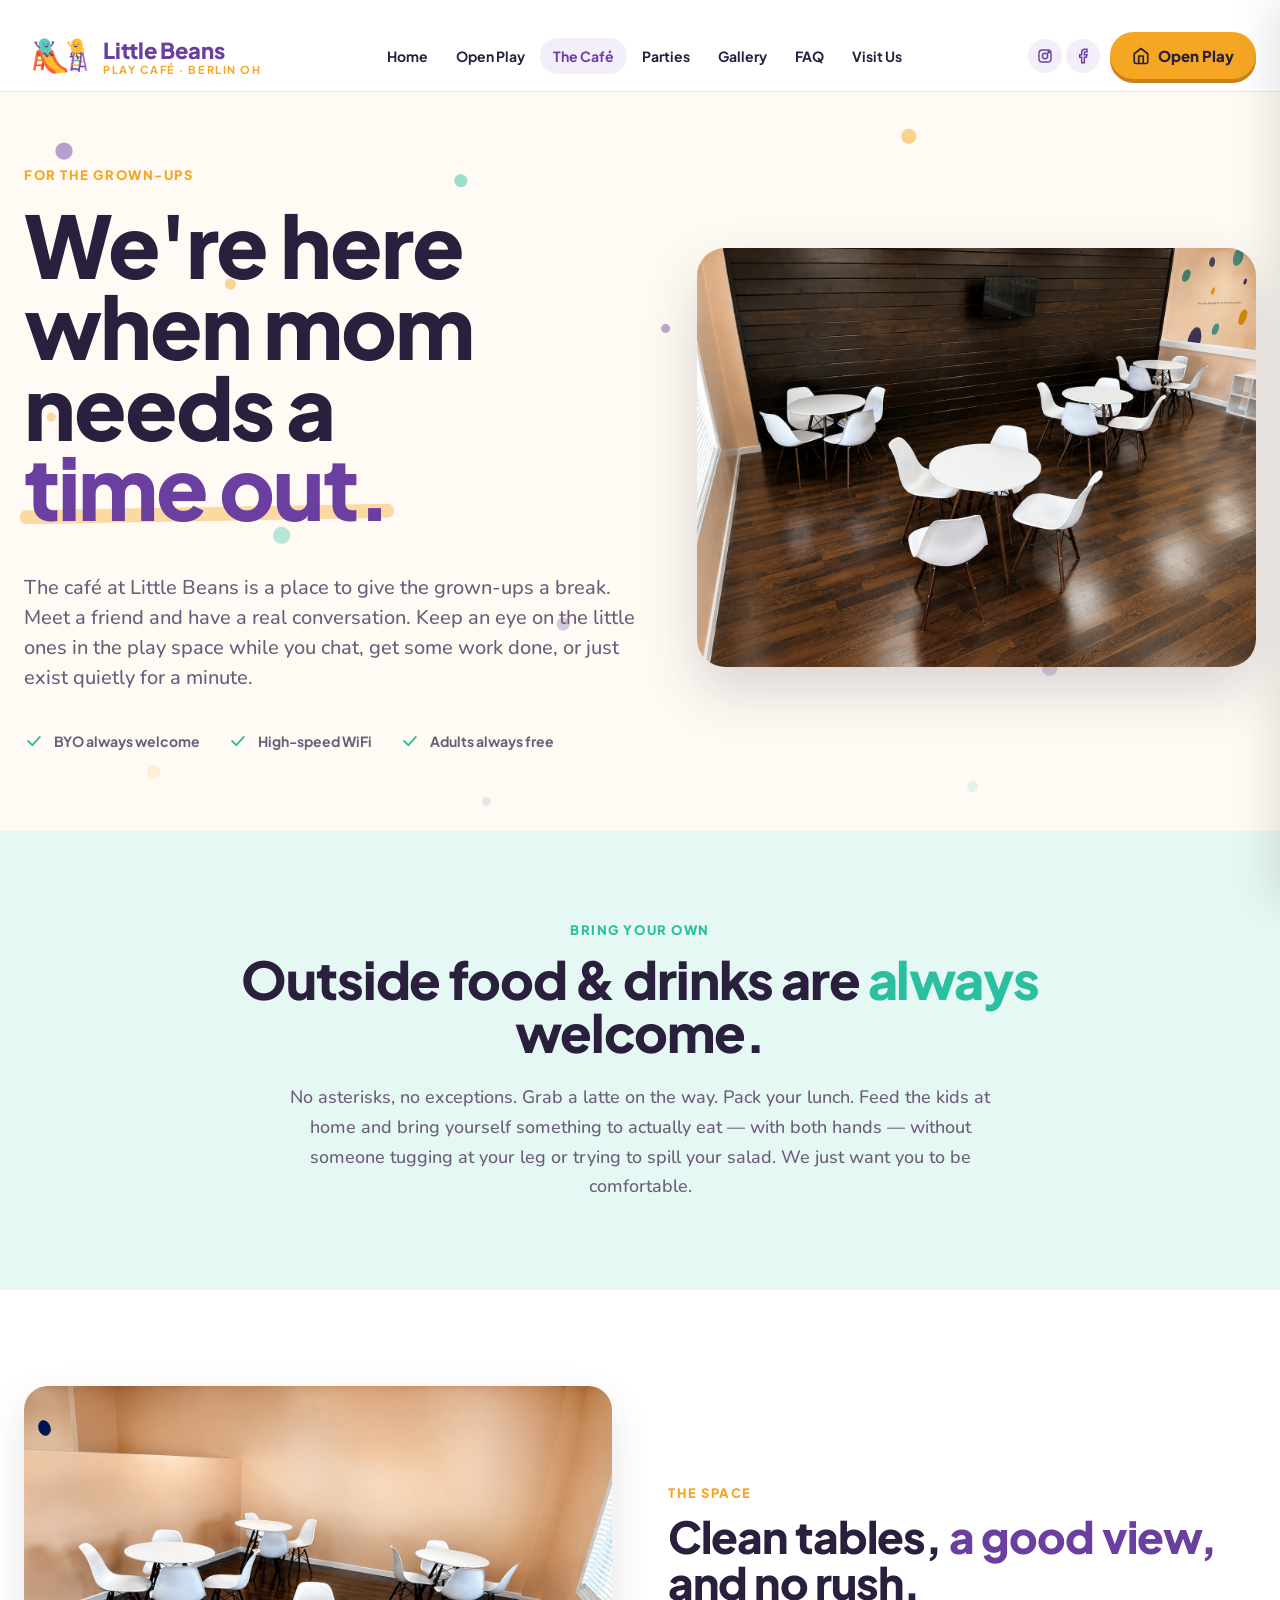
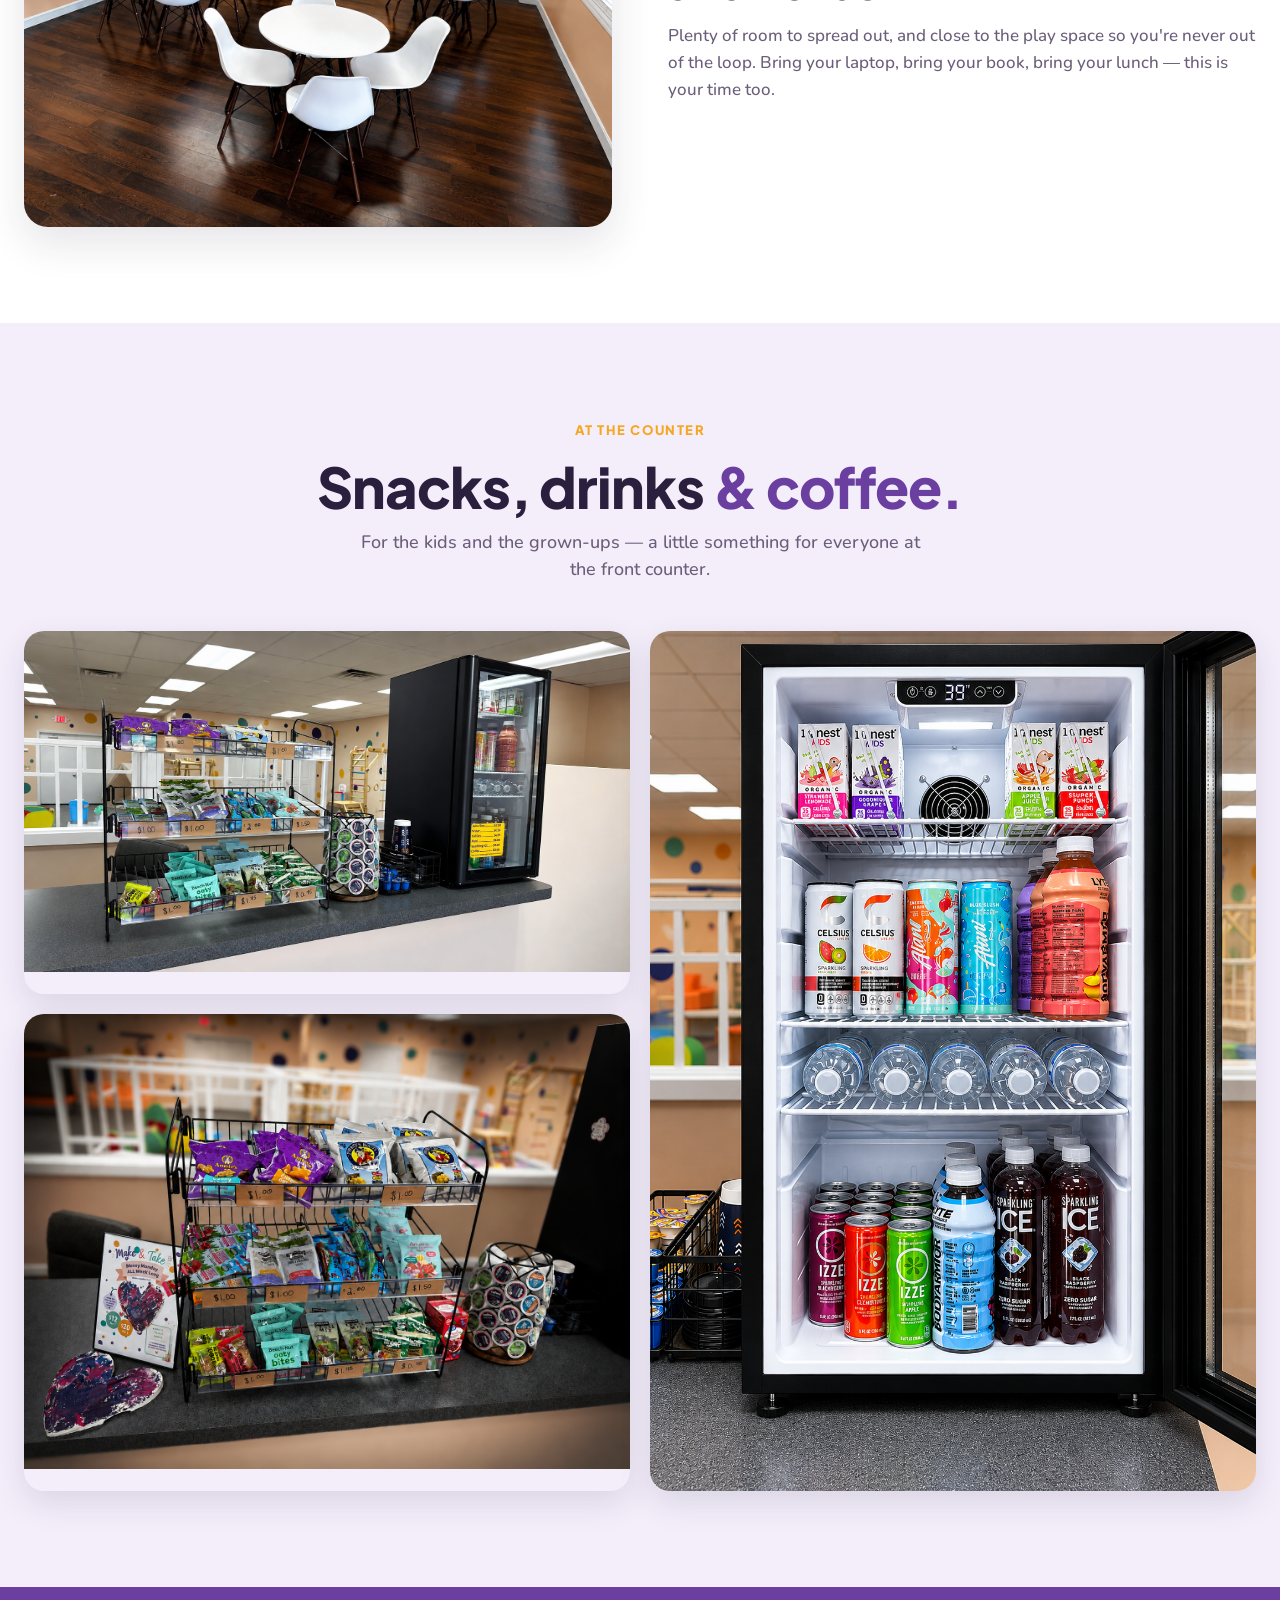
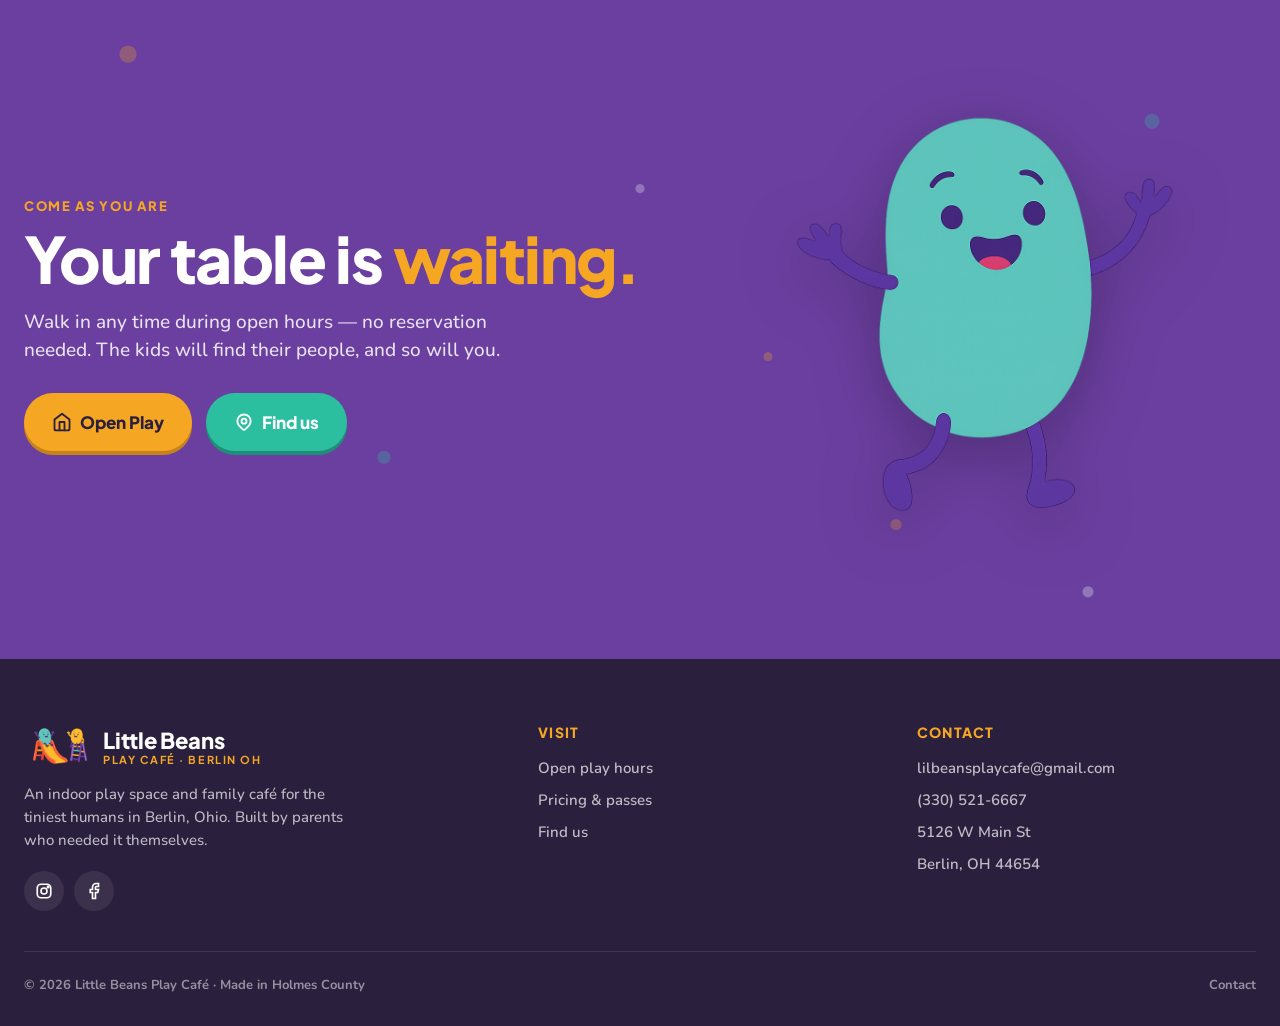
==== commit 6632b1da: "Hide announcement banner until sheet data loads, fade in smoothly - Remove hardcoded text from .anno" ====
--- a/cafe.html
+++ b/cafe.html
@@ -244,7 +244,7 @@
 
 <!-- Announcement -->
 <div class="announce">
-  <span>Berlin's own indoor play space! · Mon–Fri 9–4, Sat 9–2</span>
+  <span></span>
 </div>
 
 <!-- Nav -->
--- a/css/styles.css
+++ b/css/styles.css
@@ -76,6 +76,7 @@
   background: var(--purple); color: #fff;
   display: flex; align-items: center; justify-content: center; gap: 12px;
   padding: 10px 16px; font-size: 14px; font-weight: 700;
+  opacity: 0; transition: opacity 0.3s ease;
 }
 
 /* ---------- Nav ---------- */
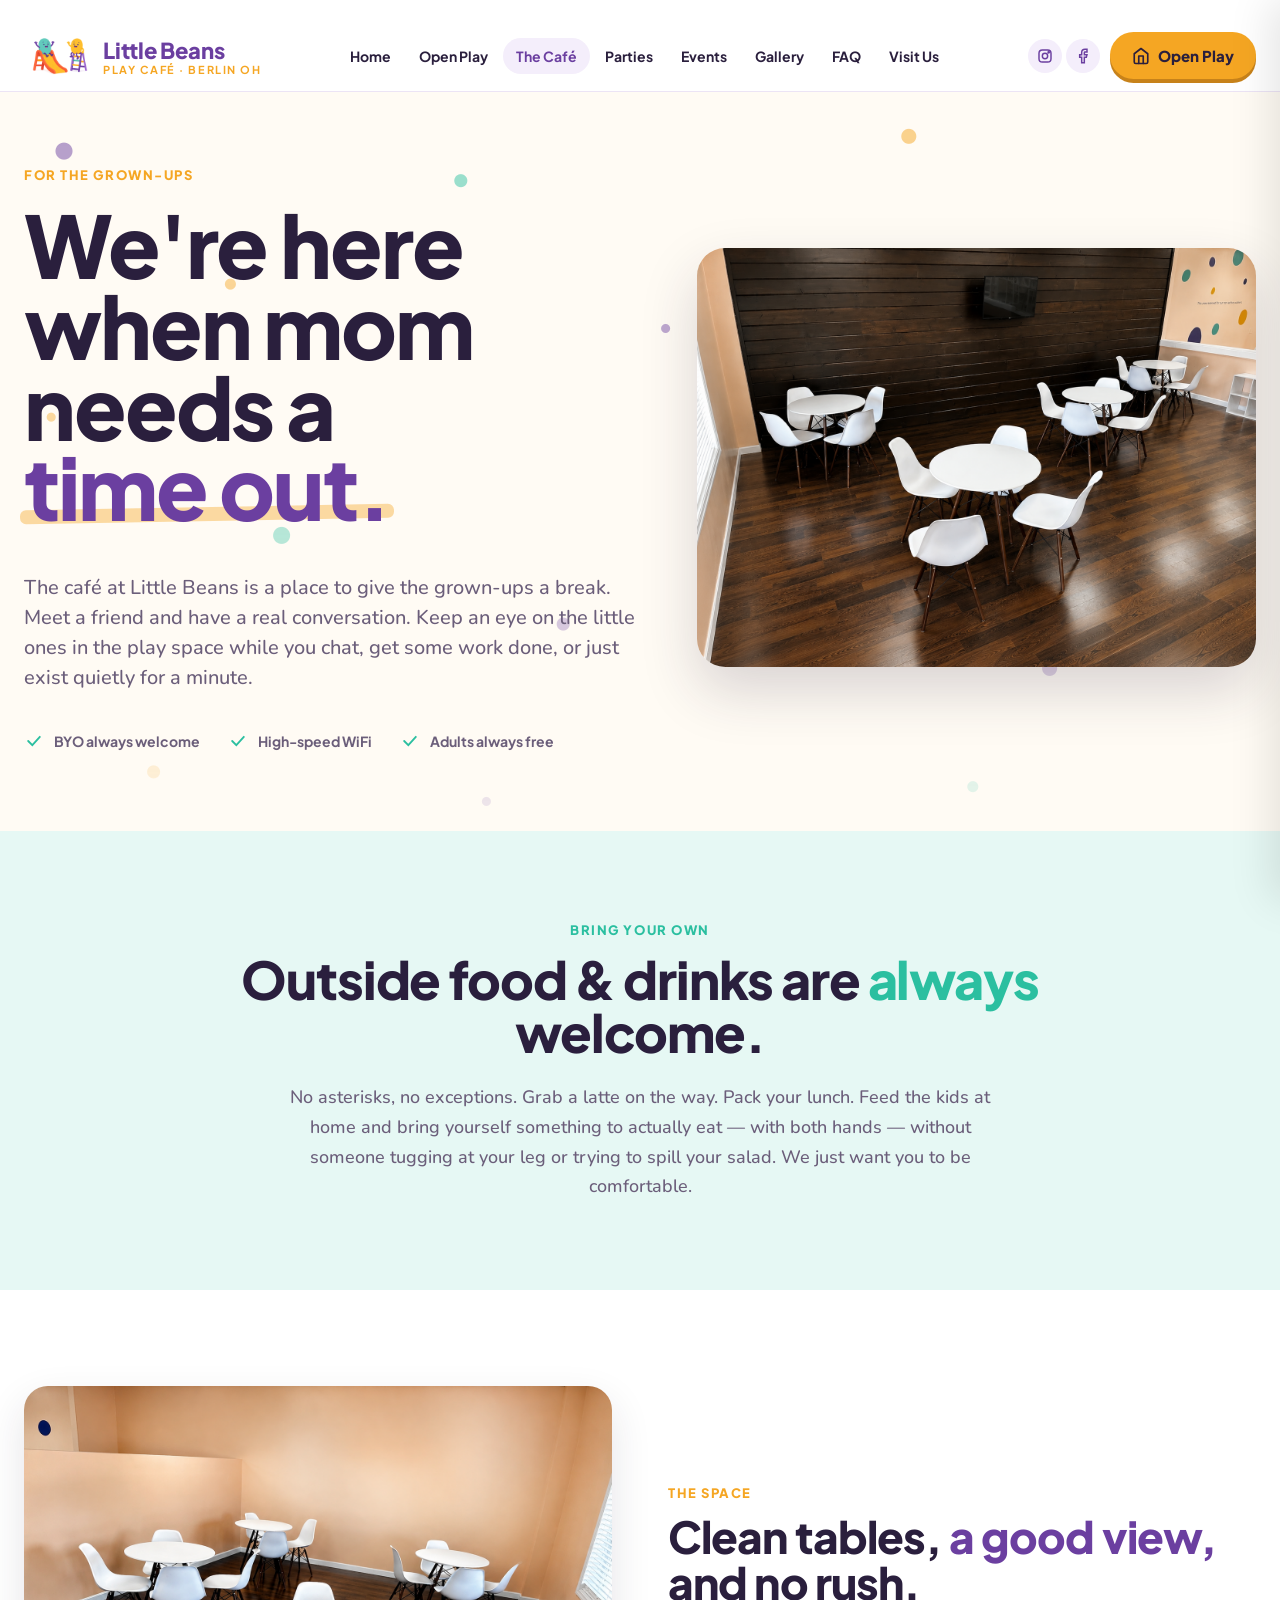
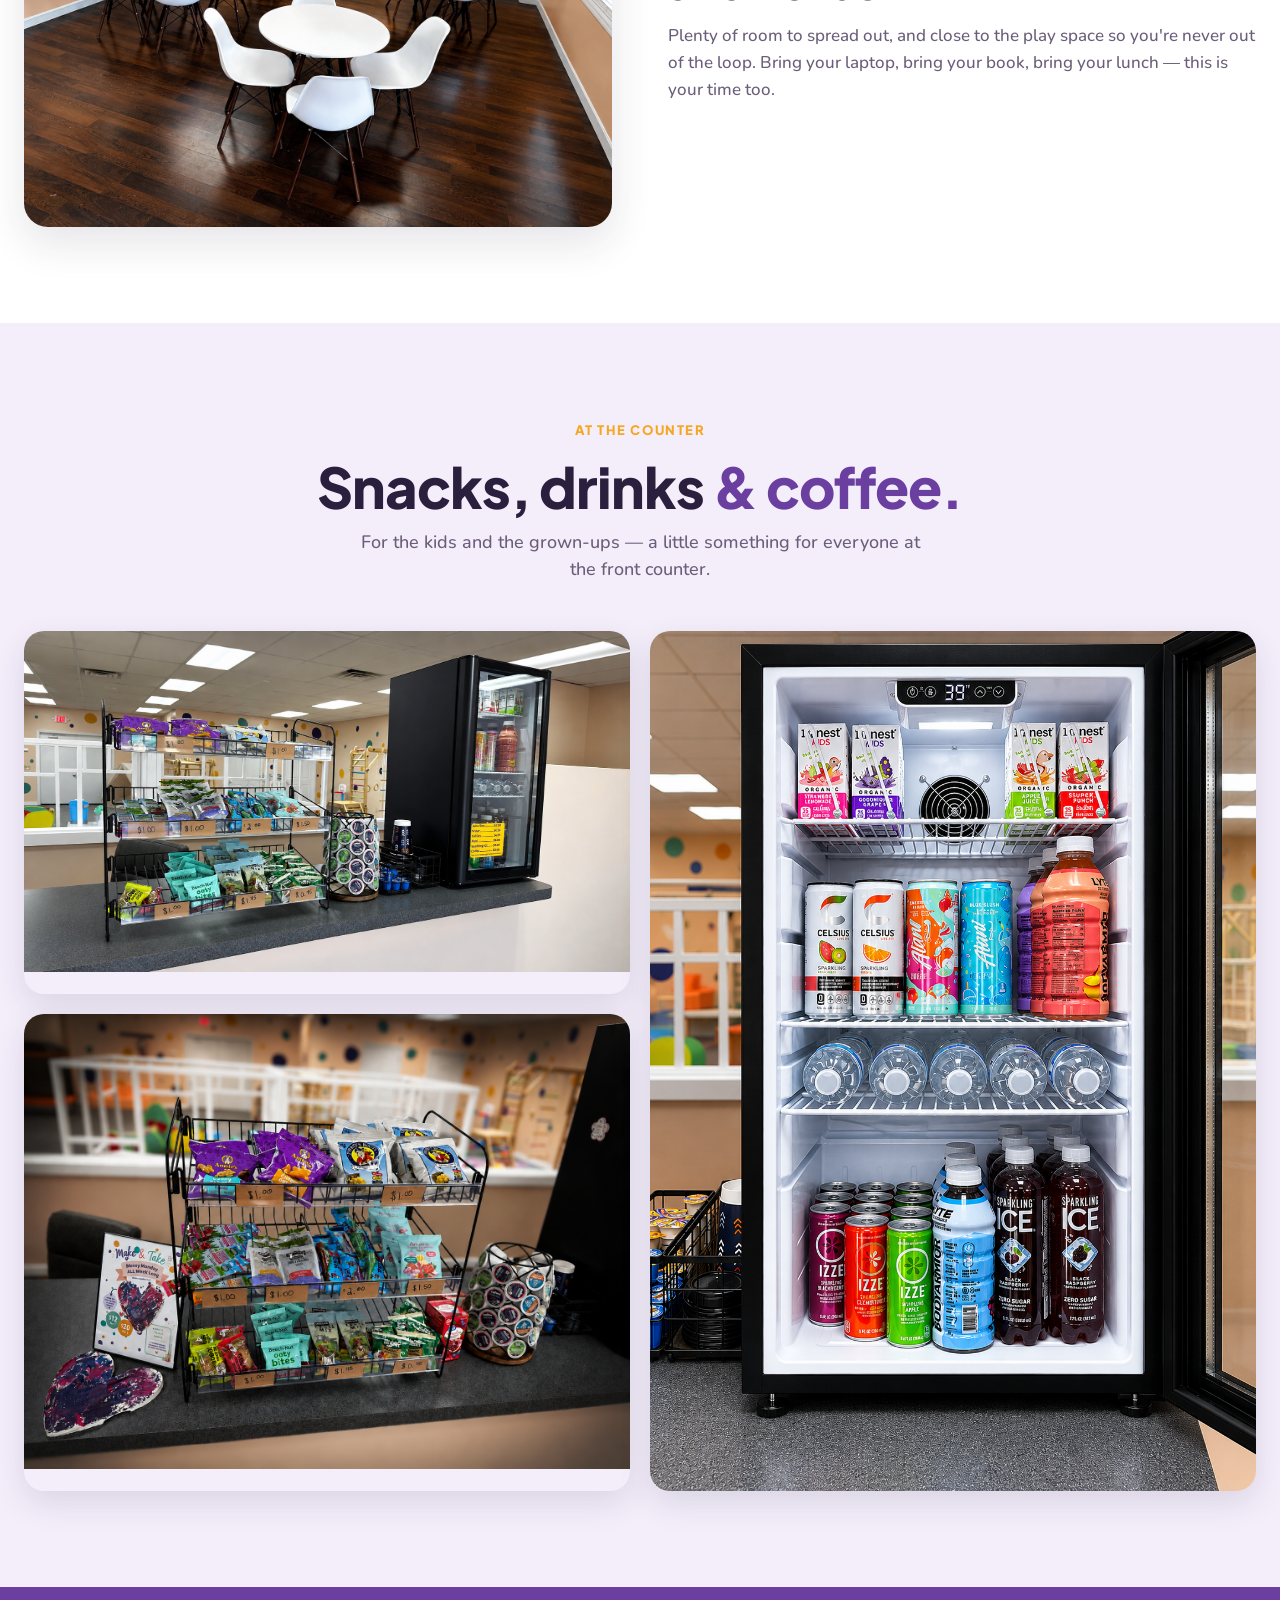
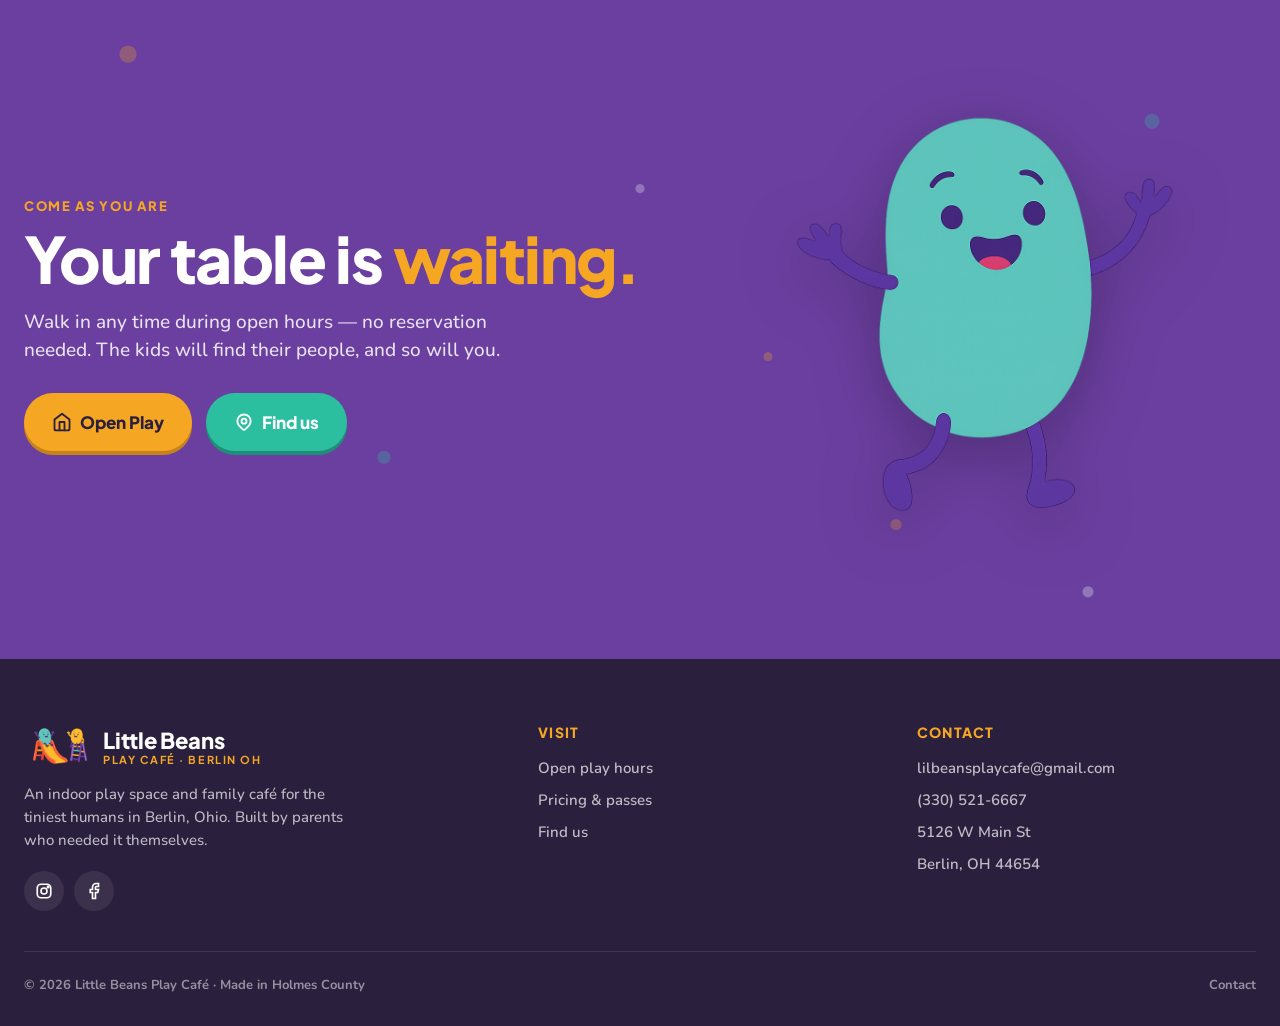
==== commit 14ce0bbd: "Add Events page with Google Calendar embed, add Events to nav - Replace placeholder section on event" ====
--- a/cafe.html
+++ b/cafe.html
@@ -259,6 +259,7 @@
       <a href="index.html#open-play">Open Play</a>
       <a href="cafe.html" class="active">The Café</a>
       <a href="parties.html">Parties</a>
+      <a href="events.html">Events</a>
       <a href="gallery.html">Gallery</a>
       <a href="faq.html">FAQ</a>
       <a href="contact.html">Visit Us</a>
@@ -443,6 +444,7 @@
   <a href="index.html#open-play">Open Play</a>
   <a href="parties.html">Parties</a>
   <a href="cafe.html">The Café</a>
+  <a href="events.html">Events</a>
   <a href="gallery.html">Gallery</a>
   <a href="faq.html">FAQ</a>
   <a href="contact.html">Visit Us</a>
